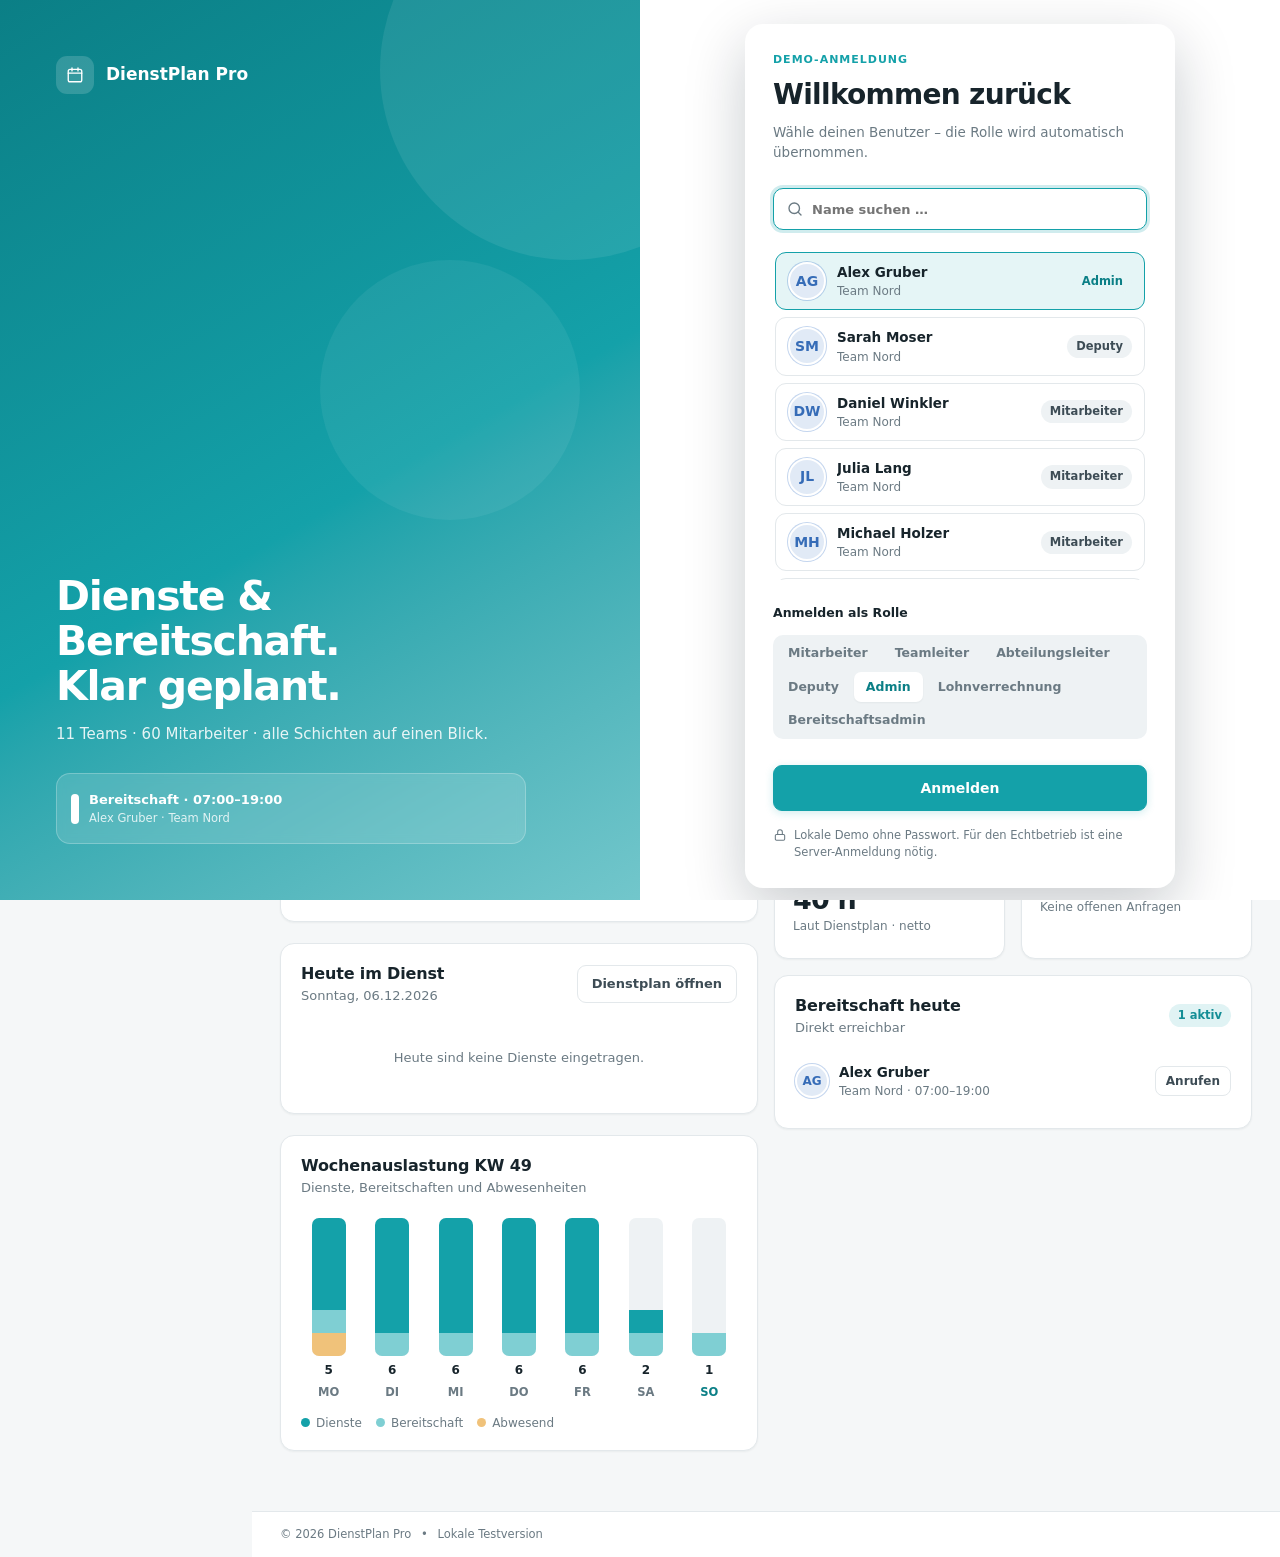
==== DienstPlanPro/index.html @ c5f55659 "DienstPlan Pro: Dienst- und Bereitschaftsplanung Web-App (index.html, app.js, i18n.js, styles.css), " ====
<!doctype html>
<html lang="de">
<head>
  <meta charset="utf-8">
  <meta name="viewport" content="width=device-width, initial-scale=1">
  <meta name="theme-color" content="#14A1A9">
  <title>DienstPlan Pro – Dienst- & Bereitschaftsmanagement</title>
  <link rel="stylesheet" href="styles.css">
</head>
<body>
  <!-- Wiederverwendbare Linien-Icons (einheitlicher Stil statt Unicode-Zeichen) -->
  <svg width="0" height="0" style="position:absolute" aria-hidden="true">
    <defs>
      <symbol id="i-grid" viewBox="0 0 24 24"><rect x="3" y="3" width="7" height="7" rx="1.5"/><rect x="14" y="3" width="7" height="7" rx="1.5"/><rect x="3" y="14" width="7" height="7" rx="1.5"/><rect x="14" y="14" width="7" height="7" rx="1.5"/></symbol>
      <symbol id="i-cal" viewBox="0 0 24 24"><rect x="3" y="4.5" width="18" height="16.5" rx="2.5"/><path d="M3 9.5h18M8 2.5v4M16 2.5v4"/></symbol>
      <symbol id="i-moon" viewBox="0 0 24 24"><path d="M20 14.5A8 8 0 1 1 9.5 4a6.5 6.5 0 0 0 10.5 10.5z"/></symbol>
      <symbol id="i-sliders" viewBox="0 0 24 24"><path d="M4 6h10M18 6h2M4 12h4M12 12h8M4 18h12"/><circle cx="16" cy="6" r="2"/><circle cx="10" cy="12" r="2"/><circle cx="18" cy="18" r="2"/></symbol>
      <symbol id="i-clock" viewBox="0 0 24 24"><circle cx="12" cy="12" r="9"/><path d="M12 7v5l3 2"/></symbol>
      <symbol id="i-users" viewBox="0 0 24 24"><circle cx="9" cy="8" r="3.5"/><path d="M2.5 20c.5-3.5 3.2-5.5 6.5-5.5s6 2 6.5 5.5M16 4.5a3.5 3.5 0 0 1 0 7M18 14.8c2 .7 3.2 2.5 3.5 5.2"/></symbol>
      <symbol id="i-chart" viewBox="0 0 24 24"><path d="M4 20V10M10 20V4M16 20v-7M22 20H2"/></symbol>
      <symbol id="i-build" viewBox="0 0 24 24"><path d="M3 21h18M5 21V7l7-4 7 4v14"/><path d="M9 21v-5h6v5"/></symbol>
      <symbol id="i-shield" viewBox="0 0 24 24"><path d="M12 3l8 3v6c0 4.5-3.4 8.2-8 9-4.6-.8-8-4.5-8-9V6z"/><path d="m9 12 2 2 4-4"/></symbol>
      <symbol id="i-history" viewBox="0 0 24 24"><path d="M3 12a9 9 0 1 0 3-6.7L3 8"/><path d="M3 3v5h5M12 7v5l3 2"/></symbol>
      <symbol id="i-download" viewBox="0 0 24 24"><path d="M12 3v12M7 10l5 5 5-5M4 20h16"/></symbol>
      <symbol id="i-gear" viewBox="0 0 24 24"><circle cx="12" cy="12" r="3"/><path d="M19.4 15a1.6 1.6 0 0 0 .3 1.8l.1.1a2 2 0 1 1-2.8 2.8l-.1-.1a1.6 1.6 0 0 0-2.7 1.1V21a2 2 0 1 1-4 0v-.1a1.6 1.6 0 0 0-2.7-1.1l-.1.1a2 2 0 1 1-2.8-2.8l.1-.1A1.6 1.6 0 0 0 3.6 15H3a2 2 0 1 1 0-4h.1a1.6 1.6 0 0 0 1.1-2.7l-.1-.1a2 2 0 1 1 2.8-2.8l.1.1A1.6 1.6 0 0 0 9.7 4.4V3a2 2 0 1 1 4 0v.1a1.6 1.6 0 0 0 2.7 1.1l.1-.1a2 2 0 1 1 2.8 2.8l-.1.1a1.6 1.6 0 0 0 1.1 2.7H21a2 2 0 1 1 0 4h-.1a1.6 1.6 0 0 0-1.5 1.3z"/></symbol>
      <symbol id="i-bell" viewBox="0 0 24 24"><path d="M18 8a6 6 0 0 0-12 0c0 7-3 7-3 9h18c0-2-3-2-3-9M10 21h4"/></symbol>
      <symbol id="i-chev" viewBox="0 0 24 24"><path d="m15 18-6-6 6-6"/></symbol>
      <symbol id="i-down" viewBox="0 0 24 24"><path d="m6 9 6 6 6-6"/></symbol>
      <symbol id="i-sun" viewBox="0 0 24 24"><circle cx="12" cy="12" r="4"/><path d="M12 2v2M12 20v2M4.9 4.9l1.4 1.4M17.7 17.7l1.4 1.4M2 12h2M20 12h2M4.9 19.1l1.4-1.4M17.7 6.3l1.4-1.4"/></symbol>
      <symbol id="i-search" viewBox="0 0 24 24"><circle cx="11" cy="11" r="7"/><path d="m20 20-3.5-3.5"/></symbol>
      <symbol id="i-lock" viewBox="0 0 24 24"><rect x="4" y="11" width="16" height="10" rx="2"/><path d="M8 11V7a4 4 0 0 1 8 0v4"/></symbol>
      <symbol id="i-phone" viewBox="0 0 24 24"><path d="M5 4h4l2 5-2.5 1.5a11 11 0 0 0 5 5L15 13l5 2v4a2 2 0 0 1-2 2A16 16 0 0 1 3 6a2 2 0 0 1 2-2"/></symbol>
      <symbol id="i-mail" viewBox="0 0 24 24"><rect x="3" y="5" width="18" height="14" rx="2"/><path d="m3 7 9 6 9-6"/></symbol>
      <symbol id="i-plus" viewBox="0 0 24 24"><path d="M12 5v14M5 12h14"/></symbol>
      <symbol id="i-edit" viewBox="0 0 24 24"><path d="M4 20h4L19 9l-4-4L4 16z"/></symbol>
      <symbol id="i-trash" viewBox="0 0 24 24"><path d="M4 7h16M9 7V4h6v3M6 7l1 13h10l1-13"/></symbol>
      <symbol id="i-copy" viewBox="0 0 24 24"><rect x="8" y="8" width="12" height="12" rx="2"/><path d="M4 16V6a2 2 0 0 1 2-2h10"/></symbol>
      <symbol id="i-home" viewBox="0 0 24 24"><path d="M3 11 12 4l9 7M5 10v10h14V10"/></symbol>
      <symbol id="i-plane" viewBox="0 0 24 24"><path d="M10 14 3 11l1-2 8 1 4-5c1-1 3-1 3 0s0 2-1 3l-5 4 1 8-2 1-3-7z"/></symbol>
      <symbol id="i-alert" viewBox="0 0 24 24"><path d="M12 3 2 20h20z"/><path d="M12 10v4M12 17h0"/></symbol>
      <symbol id="i-check" viewBox="0 0 24 24"><path d="m5 12 5 5 9-10"/></symbol>
      <symbol id="i-spark" viewBox="0 0 24 24"><path d="M12 3v4M12 17v4M3 12h4M17 12h4M6 6l2.5 2.5M15.5 15.5 18 18M6 18l2.5-2.5M15.5 8.5 18 6"/></symbol>
      <symbol id="i-filter" viewBox="0 0 24 24"><path d="M3 5h18l-7 8v6l-4 2v-8z"/></symbol>
      <symbol id="i-file" viewBox="0 0 24 24"><path d="M14 3H6v18h12V7z"/><path d="M14 3v4h4"/></symbol>
      <symbol id="i-dots" viewBox="0 0 24 24"><circle cx="5" cy="12" r="1.3"/><circle cx="12" cy="12" r="1.3"/><circle cx="19" cy="12" r="1.3"/></symbol>
      <symbol id="i-eye" viewBox="0 0 24 24"><path d="M2 12s3.5-7 10-7 10 7 10 7-3.5 7-10 7S2 12 2 12z"/><circle cx="12" cy="12" r="3"/></symbol>
      <symbol id="i-upload" viewBox="0 0 24 24"><path d="M12 15V3M7 8l5-5 5 5M4 20h16"/></symbol>
      <symbol id="i-refresh" viewBox="0 0 24 24"><path d="M20 11a8 8 0 0 0-14.5-4.5L4 8M4 4v4h4M4 13a8 8 0 0 0 14.5 4.5L20 16M20 20v-4h-4"/></symbol>
      <symbol id="i-undo" viewBox="0 0 24 24"><path d="M9 14 4 9l5-5"/><path d="M4 9h10a6 6 0 0 1 0 12h-3"/></symbol>
      <symbol id="i-menu" viewBox="0 0 24 24"><path d="M4 6h16M4 12h16M4 18h16"/></symbol>
    </defs>
  </svg>
  <div class="app-shell">
    <aside class="sidebar" id="sidebar">
      <div class="brand">
        <div class="brand-mark"><svg class="ic"><use href="#i-cal"/></svg></div>
        <div><strong>DienstPlan <span>Pro</span></strong><small>Dienst- &amp; Bereitschaftsmanagement</small></div>
      </div>
      <button class="sidebar-collapse" id="sidebar-collapse" type="button" aria-label="Menü einklappen" title="Menü einklappen"><svg class="ic"><use href="#i-chev"/></svg></button>
      <div class="workspace-label">ARBEITSBEREICH</div>
      <nav id="main-nav" aria-label="Hauptnavigation">
        <button class="nav-item active" data-page="Dashboard"><svg class="ic"><use href="#i-grid"/></svg><em>Dashboard</em></button>
        <button class="nav-item" data-page="Dienstplan"><svg class="ic"><use href="#i-cal"/></svg><em>Dienstplan</em></button>
        <button class="nav-item" data-page="Bereitschaft"><svg class="ic"><use href="#i-moon"/></svg><em>Bereitschaft</em></button>
        <button class="nav-item" data-page="Dienstzeiten"><svg class="ic"><use href="#i-clock"/></svg><em>Dienstzeiten</em></button>
        <button class="nav-item" data-page="Kontakte"><svg class="ic"><use href="#i-users"/></svg><em>Kontakte</em></button>
        <button class="nav-item" data-page="Berichte / Export"><svg class="ic"><use href="#i-chart"/></svg><em>Berichte / Export</em></button>
        <div class="workspace-label admin-label">VERWALTUNG</div>
        <button class="nav-item" data-page="Administration"><svg class="ic"><use href="#i-build"/></svg><em>Administration</em></button>
        <button class="nav-item" data-page="Bereitschaft verwalten" id="nav-standby-admin"><svg class="ic"><use href="#i-sliders"/></svg><em>Bereitschaft verwalten</em></button>
        <button class="nav-item" data-page="Team Berechtigungen"><svg class="ic"><use href="#i-shield"/></svg><em>Team Berechtigungen</em></button>
        <button class="nav-item" data-page="Audit Log"><svg class="ic"><use href="#i-history"/></svg><em>Audit Log</em></button>
        <button class="nav-item" data-page="Export Audit"><svg class="ic"><use href="#i-download"/></svg><em>Export Audit</em></button>
      </nav>
      <div class="sidebar-bottom">
        <div class="profile">
          <div class="avatar">MM</div><div class="profile-copy"><b>Max Mustermann</b><small id="role-label">Teamleiter</small></div><button id="profile-menu" title="Benutzer wechseln / anmelden"><svg class="ic"><use href="#i-down"/></svg></button>
        </div>
      </div>
    </aside>

    <main class="main">
      <header class="topbar">
        <button class="btn back-dashboard" id="back-dashboard" type="button" aria-label="Zurück zum Dashboard"><svg class="ic"><use href="#i-chev"/></svg><span class="bd-long">Zurück zum Dashboard</span><span class="bd-short">Zurück</span></button>
        <button class="mobile-menu" id="mobile-menu" aria-label="Menü öffnen"><svg class="ic"><use href="#i-menu"/></svg></button>
        <div class="breadcrumbs">Arbeitsbereich <span>/</span> <b id="crumb">Dashboard</b></div>
        <button class="global-search" id="global-search-btn" type="button"><svg class="ic"><use href="#i-search"/></svg><span>Suchen: Mitarbeiter, Team, Dienst …</span><kbd>Strg K</kbd></button>
        <div class="top-actions">
          <span class="top-date" id="top-date"></span>
          <button class="top-icon-btn" id="theme-toggle" type="button" title="Hell/Dunkel umschalten" aria-label="Hell/Dunkel umschalten"><svg class="ic"><use href="#i-moon"/></svg></button>
          <div class="notification-wrap">
            <button class="notification-trigger" id="notification-trigger" type="button" title="Benachrichtigungen" aria-label="Benachrichtigungen öffnen" aria-expanded="false" aria-controls="notification-panel">
              <svg class="ic"><use href="#i-bell"/></svg>
              <span class="notification-count" id="notification-count" hidden>0</span>
            </button>
            <section class="notification-panel" id="notification-panel" aria-label="Benachrichtigungen" hidden>
              <div class="notification-panel-head"><div><b>Benachrichtigungen</b><small id="notification-summary">Keine ungelesenen Meldungen</small></div><button type="button" class="notification-read-all" id="notification-read-all">Alle gelesen</button></div>
              <div class="notification-list" id="notification-list"></div>
            </section>
          </div>
          <div class="account-wrap">
            <button type="button" class="top-avatar" id="top-avatar" aria-label="Mein Konto" aria-haspopup="dialog" aria-expanded="false" title="Mein Konto">MM</button>
            <section class="account-panel" id="account-panel" aria-label="Mein Konto" hidden></section>
          </div>
        </div>
      </header>
      <div class="content" id="content"></div>
      <footer>© 2026 DienstPlan Pro <span>•</span> Lokale Testversion</footer>
    </main>
  </div>
  <div class="login-screen" id="login-modal" hidden>
    <div class="login-hero">
      <div class="login-hero-brand"><span class="login-hero-logo"><svg class="ic"><use href="#i-cal"/></svg></span><b>DienstPlan Pro</b></div>
      <div class="login-hero-copy">
        <h1>Dienste &amp; Bereitschaft.<br>Klar geplant.</h1>
        <p id="login-hero-stats"></p>
        <div class="login-hero-card" id="login-hero-card"></div>
      </div>
      <span class="login-hero-circle" aria-hidden="true"></span>
    </div>
    <div class="login-panel">
      <section class="login-dialog" role="dialog" aria-modal="true" aria-labelledby="login-title">
        <div class="eyebrow">DEMO-ANMELDUNG</div>
        <h2 id="login-title">Willkommen zurück</h2>
        <p>Wähle deinen Benutzer – die Rolle wird automatisch übernommen.</p>
        <form id="login-form">
          <label class="login-search"><svg class="ic"><use href="#i-search"/></svg><input id="login-user-search" type="search" placeholder="Name suchen …" autocomplete="off" aria-label="Name suchen"></label>
          <div class="login-user-list" id="login-user-list" role="listbox" aria-label="Benutzer"></div>
          <div class="login-role-row"><span>Anmelden als Rolle</span><div class="login-role-chips" id="login-role-chips"></div></div>
          <button class="btn primary login-submit" type="submit">Anmelden</button>
        </form>
        <small class="login-note"><svg class="ic"><use href="#i-lock"/></svg>Lokale Demo ohne Passwort. Für den Echtbetrieb ist eine Server-Anmeldung nötig.</small>
        <button class="login-close" id="login-close" type="button" aria-label="Schließen">×</button>
      </section>
    </div>
  </div>
  <div class="toast" id="toast" role="status"></div>
  <script src="i18n.js"></script>
  <script src="app.js"></script>
</body>
</html>
---- DienstPlanPro/styles.css ----
/* =====================================================================
   DienstPlan Pro – Stylesheet (überarbeitet 11/2026)
   Ein Satz Design-Variablen steuert Hell/Dunkel und die Akzentfarbe.
   ===================================================================== */
:root{
  --accent-color:#14A1A9;--accent-hover:#0e8a91;--accent-dark:#0b7f86;--accent-soft:#e6f6f6;--accent-ring:rgba(20,161,169,.18);
  --bg:#f5f7f8;--surface:#ffffff;--surface-2:#f8fafb;--surface-3:#eef2f4;--sidebar:#f0f3f4;
  --ink:#17242b;--ink-2:#3d4c55;--muted:#6b7a83;--line:#e3e8eb;--line-2:#eef1f3;
  --green:#1f9a63;--green-soft:#e6f5ee;--amber:#c27a12;--amber-soft:#fdf2df;--red:#c93a46;--red-soft:#fde9ea;--blue-soft:#e8f0fb;
  --shadow-sm:0 1px 2px rgba(16,32,40,.05);--shadow:0 6px 20px rgba(16,32,40,.07);--shadow-lg:0 20px 60px rgba(10,25,35,.22);
  --radius:14px;--radius-sm:9px;
  --font:Inter,ui-sans-serif,system-ui,-apple-system,"Segoe UI",Roboto,sans-serif;
}
body.navy-accent{--accent-color:#0068A8;--accent-hover:#00588f;--accent-dark:#004d7d;--accent-soft:#e3eef6;--accent-ring:rgba(0,104,168,.2)}
body.dark-mode{
  --bg:#14191c;--surface:#1c2327;--surface-2:#20282c;--surface-3:#29333a;--sidebar:#182024;
  --ink:#e9eef0;--ink-2:#c9d3d7;--muted:#9aa9b0;--line:#2f3a40;--line-2:#273136;
  --accent-soft:rgba(20,161,169,.16);--green-soft:rgba(31,154,99,.18);--amber-soft:rgba(214,155,56,.18);--red-soft:rgba(201,58,70,.2);--blue-soft:rgba(57,116,198,.2);
  --shadow-sm:none;--shadow:0 8px 24px rgba(0,0,0,.3);--shadow-lg:0 20px 60px rgba(0,0,0,.55);
  color-scheme:dark;
}
body.dark-mode.navy-accent{--accent-color:#2f8fd1;--accent-hover:#0068A8;--accent-dark:#8cc3ea;--accent-soft:rgba(47,143,209,.18)}
body.dark-mode:not(.navy-accent){--accent-dark:#55cbd0}

*{box-sizing:border-box}
html{-webkit-text-size-adjust:100%}
body{margin:0;background:var(--bg);color:var(--ink);font:14px/1.5 var(--font);-webkit-font-smoothing:antialiased}
button,input,select,textarea{font:inherit;color:inherit}
a{color:var(--accent-dark)}
[hidden]{display:none!important}
.ic{width:18px;height:18px;flex:none;fill:none;stroke:currentColor;stroke-width:1.8;stroke-linecap:round;stroke-linejoin:round}
h1{font-size:25px;letter-spacing:-.5px;margin:0 0 4px;line-height:1.2}
h2{font-size:16px;margin:0 0 4px;letter-spacing:-.15px}
h3{margin:0}
.sub,p.sub{color:var(--muted);font-size:13px;margin:0}
.muted{color:var(--muted)}.small{font-size:12px}.block{display:block}.nowrap{white-space:nowrap}.wrap{white-space:normal!important}.num{text-align:right;font-variant-numeric:tabular-nums}
.dot{display:inline-block;width:9px;height:9px;border-radius:50%;background:var(--c,var(--accent-color));flex:none}

/* ---------- Grundlayout ---------- */
.app-shell{min-height:100vh}
.sidebar{position:fixed;inset:0 auto 0 0;width:252px;height:100dvh;background:var(--sidebar);border-right:1px solid var(--line);display:flex;flex-direction:column;padding:20px 12px 12px;z-index:50;transition:width .2s ease,transform .22s ease}
.brand{display:flex;align-items:center;gap:11px;padding:0 8px 20px;min-width:0}
.brand-mark{width:38px;height:38px;flex:none;border-radius:11px;display:grid;place-items:center;color:#fff;background:linear-gradient(140deg,var(--accent-color),var(--accent-dark));box-shadow:0 4px 12px var(--accent-ring)}
.brand-mark .ic{width:20px;height:20px}
.brand strong{display:block;font-size:15.5px;letter-spacing:-.2px;white-space:nowrap}.brand strong span{color:var(--accent-color)}
.brand small{display:block;font-size:11px;color:var(--muted);white-space:nowrap;overflow:hidden;text-overflow:ellipsis}
.sidebar-collapse{position:absolute;top:68px;right:-13px;width:26px;height:26px;border-radius:50%;border:1px solid var(--line);background:var(--surface);color:var(--muted);display:grid;place-items:center;cursor:pointer;box-shadow:var(--shadow-sm);z-index:2;padding:0}
.sidebar-collapse .ic{width:14px;height:14px;transition:transform .2s}
.sidebar-collapse:hover{color:var(--accent-color);border-color:var(--accent-color)}
.workspace-label{font-size:10.5px;font-weight:700;letter-spacing:.08em;color:var(--muted);padding:10px 10px 6px;opacity:.85}
.admin-label{padding-top:16px}
#main-nav{flex:1 1 auto;min-height:0;overflow-y:auto;overflow-x:hidden;scrollbar-width:thin;padding-bottom:8px}
.nav-item{width:100%;display:flex;align-items:center;gap:11px;padding:9px 10px;margin:1px 0;border:0;border-radius:var(--radius-sm);background:transparent;color:var(--ink-2);font-size:13.5px;font-weight:550;text-align:left;cursor:pointer;white-space:nowrap;transition:background .15s,color .15s}
.nav-item em{font-style:normal;overflow:hidden;text-overflow:ellipsis}
.nav-item .ic{color:var(--muted)}
.nav-item:hover{background:var(--surface-3);color:var(--ink)}
.nav-item.active{background:var(--surface);color:var(--accent-dark);box-shadow:var(--shadow-sm),inset 3px 0 0 var(--accent-color)}
.nav-item.active .ic{color:var(--accent-color)}
body.dark-mode .nav-item.active{background:var(--surface-3)}
.sidebar-bottom{flex:none;padding-top:8px}
.profile{display:flex;align-items:center;gap:10px;padding:9px 10px;border-radius:12px;background:var(--surface);border:1px solid var(--line);cursor:pointer;min-width:0}
.profile:hover{border-color:var(--accent-color)}
.avatar,.top-avatar{width:34px;height:34px;flex:none;border-radius:50%;display:grid;place-items:center;font-size:12px;font-weight:750;background:var(--accent-soft);color:var(--accent-dark)}
.profile-copy{flex:1;min-width:0}.profile-copy b,.profile-copy small{display:block;white-space:nowrap;overflow:hidden;text-overflow:ellipsis}
.profile-copy b{font-size:13px}.profile-copy small{font-size:11.5px;color:var(--muted)}
#profile-menu{border:0;background:transparent;color:var(--muted);cursor:pointer;padding:2px;display:grid;place-items:center}
.sidebar.collapsed{width:72px}
.sidebar.collapsed .brand{justify-content:center;padding-left:0;padding-right:0}
.sidebar.collapsed .brand>div:not(.brand-mark),.sidebar.collapsed .workspace-label,.sidebar.collapsed .nav-item em,.sidebar.collapsed .profile-copy,.sidebar.collapsed #profile-menu{display:none}
.sidebar.collapsed .nav-item{justify-content:center;padding:10px 0}
.sidebar.collapsed .profile{justify-content:center;padding:6px;border:0;background:transparent}
.sidebar.collapsed .sidebar-collapse .ic{transform:rotate(180deg)}
.sidebar.collapsed #main-nav{padding-top:10px}
.main{margin-left:252px;min-height:100vh;display:flex;flex-direction:column;transition:margin-left .2s ease}
.sidebar.collapsed~.main{margin-left:72px}
.topbar{position:sticky;top:0;z-index:40;height:62px;display:flex;align-items:center;gap:14px;padding:0 28px;background:color-mix(in srgb,var(--surface) 88%,transparent);backdrop-filter:blur(10px);border-bottom:1px solid var(--line)}
.mobile-menu{display:none}
.breadcrumbs{font-size:13px;color:var(--muted);min-width:0;white-space:nowrap;overflow:hidden;text-overflow:ellipsis}.breadcrumbs span{padding:0 7px;opacity:.6}.breadcrumbs b{color:var(--ink)}
.top-actions{margin-left:auto;display:flex;align-items:center;gap:10px}
.top-date{font-size:12.5px;color:var(--muted);font-weight:600;padding-right:6px;white-space:nowrap}
.top-icon-btn,.notification-trigger{position:relative;width:38px;height:38px;border-radius:10px;border:1px solid var(--line);background:var(--surface);color:var(--ink-2);display:grid;place-items:center;cursor:pointer;transition:border-color .15s,color .15s}
.top-icon-btn:hover,.notification-trigger:hover,.notification-trigger[aria-expanded="true"]{border-color:var(--accent-color);color:var(--accent-color)}
.content{flex:1;width:100%;max-width:1520px;margin:0 auto;padding:26px 28px 40px}
footer{padding:14px 28px;border-top:1px solid var(--line);color:var(--muted);font-size:11.5px;background:var(--surface)}footer span{padding:0 6px}

/* ---------- Bausteine ---------- */
.page-heading{display:flex;justify-content:space-between;align-items:flex-end;gap:18px;margin-bottom:20px;flex-wrap:wrap}
.page-heading>div:first-child{min-width:0}
.eyebrow,.card-kicker{font-size:11px;font-weight:750;letter-spacing:.09em;color:var(--accent-color);margin-bottom:5px}
.btn-row{display:flex;gap:8px;flex-wrap:wrap;align-items:center}.btn-row.end{justify-content:flex-end}
.modal-actions{justify-content:flex-end;margin-top:18px}
.btn{display:inline-flex;align-items:center;justify-content:center;gap:6px;min-height:38px;padding:0 14px;border-radius:var(--radius-sm);border:1px solid var(--line);background:var(--surface);color:var(--ink-2);font-size:13px;font-weight:600;cursor:pointer;white-space:nowrap;text-decoration:none;transition:background .15s,border-color .15s,color .15s,box-shadow .15s}
.btn:hover{border-color:color-mix(in srgb,var(--accent-color) 55%,var(--line));color:var(--ink)}
.btn:focus-visible,.chip:focus-visible,.nav-item:focus-visible{outline:2px solid var(--accent-color);outline-offset:2px}
.btn:disabled{opacity:.5;cursor:not-allowed}
.btn.primary{background:var(--accent-color);border-color:var(--accent-color);color:#fff;box-shadow:0 2px 8px var(--accent-ring)}
.btn.primary:hover{background:var(--accent-hover);border-color:var(--accent-hover);color:#fff}
.btn.soft{background:var(--accent-soft);border-color:transparent;color:var(--accent-dark)}
.btn.danger{color:var(--red)}.btn.danger:hover{border-color:var(--red);background:var(--red-soft);color:var(--red)}
.btn.ghost{border-color:transparent;background:transparent}
.btn.small{min-height:30px;padding:0 10px;font-size:12px;border-radius:8px}
.link-btn{border:0;background:none;color:var(--accent-dark);font-weight:650;cursor:pointer;padding:0}
.icon-btn{width:34px;height:34px;border:0;border-radius:8px;background:transparent;color:var(--muted);font-size:22px;line-height:1;cursor:pointer;display:grid;place-items:center}
.icon-btn:hover{background:var(--surface-3);color:var(--ink)}
.panel,.settings-card,.stat-card,.calendar-card,.team-card{background:var(--surface);border:1px solid var(--line);border-radius:var(--radius);box-shadow:var(--shadow-sm)}
.panel,.settings-card{padding:18px 20px;margin-bottom:16px;min-width:0}
.settings-card>h2{margin-bottom:2px}
.panel-head{display:flex;align-items:center;justify-content:space-between;gap:12px;margin-bottom:14px}
.panel-head h2{margin:0}
.pill{display:inline-flex;align-items:center;gap:5px;padding:3px 9px;border-radius:20px;font-size:11.5px;font-weight:650;white-space:nowrap;background:color-mix(in srgb,var(--c,#6b7a83) 13%,var(--surface));color:color-mix(in srgb,var(--c,#56646c) 85%,var(--ink))}
.pill.teal{--c:var(--accent-color)}
.kind-dienst{--c:#14A1A9}.kind-bereitschaft{--c:#3974c6}.kind-abwesenheit{--c:#c27a12}.kind-arbeitsort{--c:#596579}
.act-erstellt,.act-erfolgreich{--c:#1f9a63}.act-geändert{--c:#3974c6}.act-gelöscht{--c:#c93a46}.act-hinweis{--c:#c27a12}
.chip-row{display:flex;gap:6px;flex-wrap:wrap}
.chip{display:inline-flex;align-items:center;gap:6px;min-height:32px;padding:0 12px;border-radius:20px;border:1px solid var(--line);background:var(--surface);color:var(--ink-2);font-size:12.5px;font-weight:600;cursor:pointer;white-space:nowrap}
.chip:hover{border-color:var(--accent-color)}
.chip.active{background:var(--accent-soft);border-color:color-mix(in srgb,var(--accent-color) 40%,transparent);color:var(--accent-dark)}
.input,.form-select,select,input:not([type]),input[type=text],input[type=search],input[type=email],input[type=date],input[type=time],textarea{min-height:38px;padding:0 11px;border:1px solid var(--line);border-radius:var(--radius-sm);background:var(--surface);color:var(--ink);font-size:13px;outline:none;transition:border-color .15s,box-shadow .15s;min-width:0}
textarea{padding:10px 12px;line-height:1.45;resize:vertical}
select[multiple],select[size]{padding:6px}
.input:focus,select:focus,input:focus,textarea:focus{border-color:var(--accent-color);box-shadow:0 0 0 3px var(--accent-ring)}
input[type=color]{width:44px;height:36px;padding:3px;border:1px solid var(--line);border-radius:8px;background:var(--surface);cursor:pointer}
.legend{display:flex;gap:14px;flex-wrap:wrap;font-size:12px;color:var(--muted);margin-top:12px}.legend span{display:inline-flex;align-items:center;gap:6px}
.empty-note{padding:28px 16px;text-align:center;color:var(--muted);font-size:13px}
.more-line{padding-top:10px;font-size:12.5px;color:var(--muted)}
.av{display:inline-grid;place-items:center;flex:none;border-radius:50%;overflow:hidden;font-weight:750;background:color-mix(in srgb,var(--c) 15%,var(--surface));color:color-mix(in srgb,var(--c) 90%,var(--ink));border:2px solid var(--surface);box-shadow:0 0 0 1px color-mix(in srgb,var(--c) 30%,transparent)}
.av img{width:100%;height:100%;object-fit:cover}
.person{display:flex;align-items:center;gap:10px;min-width:0}.person b{display:block;font-size:13.5px;white-space:nowrap;overflow:hidden;text-overflow:ellipsis}.person small{display:block;font-size:12px;color:var(--muted)}
.info-box{display:flex;align-items:center;gap:8px;flex-wrap:wrap;padding:11px 14px;margin:12px 0;border-radius:10px;background:var(--amber-soft);color:color-mix(in srgb,var(--amber) 80%,var(--ink));font-size:13px}
.info-box.warn{background:var(--red-soft);color:color-mix(in srgb,var(--red) 85%,var(--ink))}

/* ---------- Kennzahlen ---------- */
.stats{display:grid;grid-template-columns:repeat(4,minmax(0,1fr));gap:14px;margin-bottom:16px}
.stats.stats-2,.employee-stats{grid-template-columns:repeat(3,minmax(0,1fr))}.stats.stats-2{grid-template-columns:repeat(2,minmax(0,1fr));max-width:720px}
.stat-card{padding:16px 18px;display:flex;justify-content:space-between;align-items:flex-start;gap:12px;min-width:0}
.stat-card>div:first-child{min-width:0;flex:1}
.stat-label{font-size:12.5px;color:var(--muted);font-weight:600}
.stat-value{font-size:27px;font-weight:750;letter-spacing:-.8px;margin:6px 0 2px;line-height:1.15}.stat-value small{font-size:15px;color:var(--muted);font-weight:600;letter-spacing:0}
.stat-value.small-value{font-size:17px;letter-spacing:0}
.stat-note{font-size:12px;color:var(--muted)}
.stat-icon{width:36px;height:36px;flex:none;border-radius:10px;display:grid;place-items:center;background:var(--accent-soft);color:var(--accent-color);font-weight:800}
.stat-icon.amber{background:var(--amber-soft);color:var(--amber)}.stat-icon.red{background:var(--red-soft);color:var(--red)}
.meter{height:7px;border-radius:5px;background:var(--surface-3);overflow:hidden;margin:7px 0 6px}.meter i{display:block;height:100%;background:var(--green);border-radius:5px}.meter.warn i{background:#d69b38}
.stats .stat-card:first-child .meter i{background:var(--accent-color)}
body.navy-accent:not(.dark-mode) .page-heading+.stats .stat-card{background:#004d7d;border-color:#004d7d;color:#fff}
body.navy-accent:not(.dark-mode) .page-heading+.stats .stat-card .stat-label,body.navy-accent:not(.dark-mode) .page-heading+.stats .stat-card .stat-note,body.navy-accent:not(.dark-mode) .page-heading+.stats .stat-card .stat-value small{color:rgba(255,255,255,.78)}
body.navy-accent:not(.dark-mode) .page-heading+.stats .stat-icon{background:rgba(255,255,255,.15);color:#fff}

/* ---------- Dashboard ---------- */
.dashboard-grid{display:grid;grid-template-columns:minmax(0,1.5fr) minmax(0,1fr);gap:16px}
.dashboard-grid-b{grid-template-columns:minmax(0,1fr) minmax(0,1.2fr)}
.schedule-row{display:grid;grid-template-columns:92px minmax(0,1fr) auto;gap:12px;align-items:center;padding:10px 0;border-bottom:1px solid var(--line-2)}
.schedule-row:last-of-type{border-bottom:0}
.schedule-row.standby-row{grid-template-columns:minmax(0,1fr) auto}
.schedule-time{font-size:12.5px;font-weight:700;color:var(--ink-2);font-variant-numeric:tabular-nums}
.week-bars{display:flex;gap:8px;align-items:flex-end;height:190px;padding-top:6px}
.week-bar{flex:1;display:flex;flex-direction:column;align-items:center;gap:5px;height:100%}
.week-bar-stack{flex:1;width:min(34px,100%);display:flex;flex-direction:column-reverse;border-radius:7px;overflow:hidden;background:var(--surface-3)}
.week-bar-stack i{display:block}.week-bar-stack .d{background:var(--accent-color)}.week-bar-stack .s{background:#7fcfd3}.week-bar-stack .a{background:#f0c27a}
.week-bar b{font-size:12px}.week-bar span{font-size:11.5px;color:var(--muted);font-weight:650}
.week-bar.today span{color:var(--accent-dark);font-weight:800}
.issue-row{display:grid;grid-template-columns:36px minmax(0,1fr) auto;gap:12px;align-items:center;padding:10px 0;border-bottom:1px solid var(--line-2)}
.issue-row:last-child{border-bottom:0}
.issue-row b{display:block;font-size:13.5px}.issue-row small{display:block;color:var(--muted);font-size:12px}
.issue-icon{width:36px;height:36px;border-radius:10px;display:grid;place-items:center;background:var(--amber-soft);color:var(--amber)}
.issue-row.crit .issue-icon{background:var(--red-soft);color:var(--red)}
.today-hero{padding:18px 20px;margin-bottom:16px;border-radius:var(--radius);color:#fff;background:linear-gradient(135deg,var(--accent-dark),var(--accent-color));box-shadow:0 6px 18px var(--accent-ring)}
body.dark-mode .today-hero{background:linear-gradient(135deg,color-mix(in srgb,var(--accent-color) 55%,#000),var(--accent-color))}
.today-hero span{font-size:11px;font-weight:750;letter-spacing:.09em;opacity:.85}.today-hero b{display:block;font-size:21px;margin:3px 0}.today-hero small{opacity:.9}
.employee-dashboard-grid{display:grid;grid-template-columns:1fr 1fr;gap:16px;align-items:start}
.employee-schedule-row{grid-template-columns:110px minmax(0,1fr) auto;border-left:3px solid var(--c);padding-left:10px;margin-bottom:6px;border-bottom:0;background:var(--surface-2);border-radius:8px}
.schedule-date{font-size:12.5px;color:var(--muted);font-weight:650;white-space:nowrap}
.employee-schedule-main b,.employee-schedule-main small{display:block}.employee-schedule-main small{color:var(--muted);font-size:12px}
.employee-time-pill{background:var(--accent-soft);color:var(--accent-dark);border-radius:7px;padding:5px 9px;font-size:12px;font-weight:700;white-space:nowrap;margin-right:8px}
.employee-empty{padding:22px 12px;color:var(--muted);text-align:center;background:var(--surface-2);border-radius:10px}

/* ---------- Kalender: Filter & Navigation ---------- */
.calendar-filterbar{display:flex;align-items:flex-end;gap:12px;flex-wrap:wrap;margin-bottom:12px}
.filter-field{display:flex;flex-direction:column;gap:4px;min-width:180px}
.filter-field>span{font-size:11px;font-weight:700;letter-spacing:.06em;text-transform:uppercase;color:var(--muted)}
.filter-field select,.filter-field input{width:100%}
.calendar-toolbar{display:flex;justify-content:space-between;align-items:center;gap:12px;flex-wrap:wrap;margin-bottom:12px}
.calendar-nav{display:flex;align-items:center;gap:8px;min-width:0}
.calendar-nav .btn{min-width:38px;padding:0 11px;font-size:16px}.calendar-nav #today{font-size:13px}
.calendar-nav strong{font-size:15px;min-width:190px;text-align:center;white-space:nowrap}
.kw-pill{display:inline-block;margin-left:6px;padding:2px 8px;border-radius:20px;background:var(--surface-3);color:var(--muted);font-size:11.5px;font-weight:700;vertical-align:middle}
.view-switch{display:inline-flex;background:var(--surface-3);padding:3px;border-radius:10px}
.view-switch button{border:0;background:transparent;padding:7px 14px;border-radius:7px;font-size:13px;font-weight:600;color:var(--muted);cursor:pointer}
.view-switch button.active{background:var(--surface);color:var(--accent-dark);box-shadow:var(--shadow-sm)}
.calendar-card{overflow:hidden}
.calendar-scroll{overflow-x:auto}

/* ---------- Kalender: Raster ---------- */
.cal-cols{--cols:7}
.week-grid{display:grid;grid-template-columns:repeat(var(--cols),minmax(110px,1fr));min-width:0}
.day-head{padding:10px 6px;text-align:center;font-size:11.5px;font-weight:650;color:var(--muted);border-bottom:1px solid var(--line);border-left:1px solid var(--line-2);background:var(--surface-2)}
.day-head:first-child{border-left:0}
.day-head b{display:block;font-size:18px;color:var(--ink);margin-top:2px}
.day-head.today{color:var(--accent-dark)}.day-head.today b{color:#fff;background:var(--accent-color);width:32px;height:32px;border-radius:50%;display:grid;place-items:center;margin:2px auto 0;font-size:15px}
.week-day-cell{min-height:150px;padding:6px;border-left:1px solid var(--line-2);min-width:0}
.week-day-cell:nth-child(n){border-top:0}
.week-grid>.week-day-cell:nth-of-type(1){border-left:0}
.week-day-cell.today,.month-cell.today{background:color-mix(in srgb,var(--accent-color) 5%,var(--surface))}
.calendar-empty{display:block;color:var(--muted);opacity:.5;font-size:12px;padding:8px 4px}
.month-grid{display:grid;grid-template-columns:repeat(var(--cols),minmax(0,1fr));min-width:640px}
.month-head{padding:9px 4px;text-align:center;font-size:11.5px;font-weight:700;color:var(--muted);background:var(--surface-2);border-bottom:1px solid var(--line)}
.month-cell{min-height:118px;padding:6px;border-right:1px solid var(--line-2);border-bottom:1px solid var(--line-2);min-width:0;display:flex;flex-direction:column}
.month-cell.is-blank{background:var(--surface-2)}
.month-cell .date{font-size:12.5px;font-weight:700;color:var(--ink-2);margin:0 0 3px 2px}
.month-cell.today .date{color:#fff;background:var(--accent-color);width:24px;height:24px;border-radius:50%;display:grid;place-items:center;margin-left:0}
/* Einträge */
.calendar-assignment{position:relative;display:flex;flex-direction:column;gap:1px;min-width:0;padding:6px 26px 6px 8px;margin:0 0 5px;border-radius:8px;background:var(--shift-color,#3974c6);color:#fff;box-shadow:0 1px 2px rgba(0,0,0,.08);overflow:hidden}
.calendar-assignment b{font-size:12px;line-height:1.3;white-space:nowrap;overflow:hidden;text-overflow:ellipsis}
.calendar-assignment>span{font-size:11px;line-height:1.3;white-space:nowrap;overflow:hidden;text-overflow:ellipsis;opacity:.95}
.calendar-assignment small{font-size:10.5px;opacity:.82;white-space:nowrap;overflow:hidden;text-overflow:ellipsis}
.calendar-assignment.standby-assignment{background:color-mix(in srgb,var(--shift-color) 14%,var(--surface));color:var(--ink);border:1.5px dashed var(--shift-color);box-shadow:none}
.calendar-assignment.standby-assignment small{opacity:.7}
.calendar-assignment.absence-assignment{background:repeating-linear-gradient(135deg,var(--amber-soft) 0 7px,color-mix(in srgb,#d69b38 22%,var(--surface)) 7px 14px);color:color-mix(in srgb,#9a6410 85%,var(--ink));border:1px dashed #d69b38;box-shadow:none}
.calendar-assignment.workplace-assignment{background:var(--surface-3);color:var(--ink-2);border:1px solid var(--line);box-shadow:none}
.standby-indicator,.workplace-indicator{align-self:flex-start;font-size:9.5px!important;font-weight:800;letter-spacing:.05em;text-transform:uppercase;padding:1px 6px;border-radius:4px;margin-bottom:2px;background:var(--shift-color);color:#fff;opacity:1!important}
.workplace-indicator{background:var(--accent-color)}
.absence-note{display:flex;flex-direction:column;gap:2px;margin-top:4px;padding:5px 7px;border-radius:6px;background:rgba(255,255,255,.55);font-size:11px;white-space:normal;line-height:1.35}
body.dark-mode .absence-note{background:rgba(0,0,0,.25)}
.absence-note-label{font-size:9px;font-weight:800;letter-spacing:.06em;text-transform:uppercase;opacity:.8}
.duty-actions{position:absolute;top:3px;right:3px}
.duty-actions>summary{list-style:none;width:22px;height:22px;border-radius:6px;display:grid;place-items:center;font-size:17px;font-weight:800;line-height:1;cursor:pointer;color:inherit;opacity:.8}
.duty-actions>summary::-webkit-details-marker{display:none}
.duty-actions>summary:hover,.duty-actions[open]>summary{background:rgba(255,255,255,.25);opacity:1}
.duty-actions-menu{display:grid;gap:2px;padding:4px;min-width:130px;background:var(--surface);border:1px solid var(--line);border-radius:10px;box-shadow:var(--shadow-lg);position:absolute;right:0;top:24px;z-index:30}
body>.duty-actions-menu{position:fixed;z-index:2000}
.duty-actions-menu button{border:0;background:transparent;text-align:left;padding:8px 10px;border-radius:7px;font-size:13px;color:var(--ink);cursor:pointer;white-space:nowrap}
.duty-actions-menu button:hover{background:var(--surface-3)}
.duty-actions-menu .danger-text{color:var(--red)}
.calendar-more{align-self:flex-start;border:0;border-radius:7px;padding:4px 9px;margin-top:2px;background:var(--accent-soft);color:var(--accent-dark);font-size:11.5px;font-weight:750;cursor:pointer}
.calendar-more:hover{background:var(--accent-color);color:#fff}
.month-cell .calendar-assignment{padding:4px 24px 4px 7px;margin-bottom:3px}
.month-cell .calendar-assignment small{display:none}
.workplace-range-selected{outline:2px solid var(--accent-color);outline-offset:-2px;background:var(--accent-soft)!important;cursor:crosshair}
.day-assignment-list{padding:12px 16px;display:grid;gap:6px}
.day-assignment-row .calendar-assignment{padding:10px 34px 10px 12px;margin:0}
.day-assignment-row .calendar-assignment b{font-size:14px}.day-assignment-row .calendar-assignment>span{font-size:12.5px}.day-assignment-row .calendar-assignment small{font-size:12px}
.day-details-modal{width:min(620px,100%)}
.day-details-modal .day-assignment-list{max-height:min(62vh,560px);overflow-y:auto;padding:4px 0}

/* ---------- Kalender: Team-Ansicht ---------- */
.team-matrix-scroll{overflow-x:auto}
.team-matrix{min-width:calc(220px + var(--cols) * 130px)}
.tm-row{display:grid;grid-template-columns:220px repeat(var(--cols),minmax(130px,1fr));border-bottom:1px solid var(--line-2)}
.tm-row>div{min-width:0}
.tm-head{position:sticky;top:0;z-index:2;background:var(--surface-2);font-size:11.5px;font-weight:700;color:var(--muted);border-bottom:1px solid var(--line)}
.tm-head>div{padding:9px 10px}
.tm-head b{display:block;font-size:15px;color:var(--ink)}
.tm-head .today,.tm-head .today b{color:var(--accent-dark)}
.tm-name{display:flex;align-items:center;gap:8px;padding:8px 12px;position:sticky;left:0;background:var(--surface);z-index:1}
.tm-head .tm-name{background:var(--surface-2)}
.tm-team{background:var(--surface-2)}
.tm-team .tm-name{background:var(--surface-2)}
.tm-team .tm-name b{font-size:13.5px}.tm-team .tm-name small{color:var(--muted);font-size:12px}
.tm-person b{display:block;font-size:13px;white-space:nowrap;overflow:hidden;text-overflow:ellipsis}.tm-person small{display:block;font-size:11.5px;color:var(--muted)}
.tm-cov{display:flex;align-items:center;justify-content:center;gap:7px;font-size:12px;color:var(--muted);font-weight:650;padding:6px}
.cov-bar{width:54px;height:6px;border-radius:4px;background:var(--surface-3);overflow:hidden}.cov-bar i{display:block;height:100%}
.cov-bar i.ok{background:var(--green)}.cov-bar i.mid{background:#d69b38}.cov-bar i.low{background:var(--red)}
.tm-cell{padding:5px;border-left:1px solid var(--line-2);display:flex;flex-direction:column;gap:3px;min-height:58px}
.tm-cell.today,.tm-cov.today{background:color-mix(in srgb,var(--accent-color) 5%,transparent)}
.tm-cell .calendar-assignment{margin:0;padding:5px 24px 5px 8px}
.tm-cell .calendar-assignment small,.tm-cell .calendar-assignment>b{display:none}
.tm-cell .calendar-assignment .ca-shift{font-weight:700;font-size:11.5px}
.tm-add{flex:1;min-height:42px;border:1.5px dashed var(--line);border-radius:8px;background:transparent;color:var(--muted);font-size:18px;cursor:pointer;opacity:.6;transition:opacity .15s,border-color .15s,color .15s}
.tm-add:hover{opacity:1;border-color:var(--accent-color);color:var(--accent-color);background:var(--accent-soft)}
.tm-legend{display:flex;gap:16px;flex-wrap:wrap;padding:10px 14px;font-size:12px;color:var(--muted);border-top:1px solid var(--line)}
.tm-legend span{display:inline-flex;align-items:center;gap:6px}

/* ---------- Mobile Agenda (nur kleine Bildschirme) ---------- */
.mobile-agenda-view{display:none}

/* ---------- Modale ---------- */
.modal-backdrop{position:fixed;inset:0;z-index:1000;display:grid;place-items:center;padding:16px;background:rgba(12,22,30,.5);backdrop-filter:blur(2px);overflow-y:auto}
.modal{width:min(480px,100%);max-height:calc(100dvh - 32px);overflow-y:auto;padding:22px;border-radius:16px;background:var(--surface);color:var(--ink);box-shadow:var(--shadow-lg)}
.modal label,.stack-form label,.team-config-form label{display:flex;flex-direction:column;gap:6px;margin:12px 0;font-size:12.5px;font-weight:650;color:var(--ink-2)}
.modal input:not([type=checkbox]):not([type=color]),.modal select,.stack-form input,.stack-form select{width:100%}
.form-two{display:grid;grid-template-columns:1fr 1fr;gap:12px}
.form-two label{margin:8px 0}
.absence-note-field{display:flex;flex-direction:column;gap:6px;margin-top:10px}
.absence-note-field>label{margin:0}.absence-note-field>label span{font-weight:400;color:var(--muted)}
.absence-note-field textarea{width:100%;min-height:80px}
.absence-note-field>small{font-size:11.5px;color:var(--muted)}
.login-backdrop{z-index:3000;background:rgba(10,22,30,.62);backdrop-filter:blur(4px)}
.login-dialog{position:relative;width:min(440px,100%);padding:28px;border-radius:18px;background:var(--surface);box-shadow:var(--shadow-lg)}
.login-brand{display:flex;align-items:center;gap:9px;font-size:11px;font-weight:800;letter-spacing:.12em;color:var(--accent-color);margin-bottom:18px}
.login-brand-icon{width:34px;height:34px;border-radius:10px;display:grid;place-items:center;color:#fff;background:var(--accent-color)}
.login-dialog h2{font-size:24px;margin:0 0 6px}
.login-dialog>p{color:var(--muted);margin:0 0 18px;font-size:13.5px}
.login-dialog form{display:grid;gap:8px}
.login-dialog form label{font-size:12.5px;font-weight:700;margin-top:6px}
.login-dialog select{width:100%}
#login-user{min-height:170px;padding:6px}
#login-user option{padding:7px 9px;border-radius:6px}
.login-submit{margin-top:10px;min-height:46px;font-size:14px}
.login-note{display:block;margin-top:14px;color:var(--muted);font-size:11.5px;line-height:1.45}
.login-close{position:absolute;right:14px;top:12px;width:34px;height:34px;border:0;border-radius:8px;background:transparent;color:var(--muted);font-size:24px;cursor:pointer}
.toast{position:fixed;right:22px;bottom:22px;z-index:4000;max-width:min(420px,calc(100vw - 32px));padding:12px 16px;border-radius:10px;background:#1d2b31;color:#fff;font-size:13px;box-shadow:var(--shadow-lg);opacity:0;transform:translateY(8px);transition:.2s;pointer-events:none}
.toast.show{opacity:1;transform:none;pointer-events:auto;cursor:pointer}

/* ---------- Benachrichtigungen ---------- */
.notification-wrap{position:relative}
.notification-count{position:absolute;top:-5px;right:-5px;min-width:18px;height:18px;padding:0 5px;border-radius:10px;border:2px solid var(--surface);background:var(--red);color:#fff;font-size:10px;font-weight:800;line-height:14px;text-align:center}
.notification-panel{position:absolute;right:0;top:calc(100% + 10px);z-index:1200;width:min(390px,calc(100vw - 24px));max-height:min(520px,calc(100dvh - 90px));display:flex;flex-direction:column;overflow:hidden;background:var(--surface);border:1px solid var(--line);border-radius:14px;box-shadow:var(--shadow-lg)}
.notification-panel-head{display:flex;align-items:center;justify-content:space-between;gap:12px;padding:14px 16px;border-bottom:1px solid var(--line)}
.notification-panel-head b,.notification-panel-head small{display:block}.notification-panel-head small{font-size:11.5px;color:var(--muted)}
.notification-read-all{border:0;background:transparent;color:var(--accent-dark);font-size:12px;font-weight:750;cursor:pointer}.notification-read-all:disabled{opacity:.4;cursor:default}
.notification-list{overflow-y:auto}
.notification-item{display:flex;gap:10px;padding:12px 14px;border-bottom:1px solid var(--line-2);cursor:pointer}
.notification-item:hover{background:var(--surface-2)}.notification-item.is-unread{background:var(--accent-soft)}
.notification-item:focus-visible{outline:2px solid var(--accent-color);outline-offset:-2px}
.notification-dot{width:8px;height:8px;margin-top:6px;border-radius:50%;background:var(--accent-color);flex:none}.notification-item.is-read .notification-dot{background:var(--line)}
.notification-copy{flex:1;min-width:0}.notification-copy b{display:block;font-size:13px}.notification-copy p{margin:3px 0;color:var(--ink-2);font-size:12.5px;overflow-wrap:anywhere}.notification-copy small{font-size:11px;color:var(--muted)}
.notification-mark-read{width:28px;height:28px;flex:none;border:1px solid var(--line);border-radius:8px;background:var(--surface);color:var(--accent-dark);cursor:pointer}
.notification-empty{padding:28px 16px;text-align:center;color:var(--muted);font-size:13px}

/* ---------- Tabellen ---------- */
.table-toolbar{display:flex;align-items:center;gap:10px;flex-wrap:wrap;margin-bottom:12px}
.table-toolbar .input{width:280px;max-width:100%}
.table-wrap{overflow-x:auto;border:1px solid var(--line);border-radius:12px}
table{width:100%;border-collapse:collapse;min-width:640px}
th{text-align:left;padding:10px 14px;background:var(--surface-2);border-bottom:1px solid var(--line);font-size:11px;font-weight:700;letter-spacing:.06em;text-transform:uppercase;color:var(--muted);white-space:nowrap}
td{padding:11px 14px;border-bottom:1px solid var(--line-2);font-size:13px;white-space:nowrap;vertical-align:middle}
tbody tr:last-child td{border-bottom:0}
tbody tr:hover td{background:var(--surface-2)}
td.empty-note{white-space:normal}
.role-pill{display:inline-flex;padding:3px 9px;border-radius:20px;background:var(--accent-soft);color:var(--accent-dark);font-size:12px;font-weight:650}
.contact-link{color:var(--ink-2);text-decoration:none}.contact-link:hover{color:var(--accent-dark);text-decoration:underline}
.mini-scale{position:relative;height:14px;min-width:140px;border-radius:5px;background:var(--surface-3)}.mini-scale i{position:absolute;top:0;bottom:0;border-radius:5px}
.shift-color-tag{display:inline-flex;align-items:center;gap:7px;padding:4px 10px;border-radius:7px;background:color-mix(in srgb,var(--shift-color) 13%,var(--surface));color:color-mix(in srgb,var(--shift-color) 85%,var(--ink));font-weight:700}
.shift-color-tag i{width:8px;height:8px;border-radius:50%;background:var(--shift-color)}
.shift-duration-note{font-size:12.5px;color:var(--accent-dark);font-weight:650;margin:-2px 0 6px}
.shift-color-field{display:flex;flex-direction:column;gap:9px;margin-top:6px}
.shift-color-field>label{margin:0!important}
.shift-color-picker-row{display:flex;align-items:center;gap:12px}
#shift-color{width:52px;height:46px}
.shift-color-preview{flex:1;display:flex;align-items:center;gap:10px;min-height:46px;padding:8px 12px;border-radius:9px;background:var(--shift-color,#3974c6);color:#fff}
.shift-color-preview span{display:none}.shift-color-preview b{font-size:13px}
.shift-color-presets{display:flex;flex-wrap:wrap;gap:8px}
.color-swatch{width:26px;height:26px;border-radius:50%;border:3px solid var(--surface);background:var(--swatch);box-shadow:0 0 0 1px var(--line);cursor:pointer;transition:transform .12s}
.color-swatch:hover{transform:scale(1.12)}

/* ---------- Einstellungen ---------- */
.setting-row{display:flex;align-items:center;justify-content:space-between;gap:20px;padding:14px 0;border-bottom:1px solid var(--line-2)}
.setting-row:last-of-type{border-bottom:0}
.setting-row b{display:block;font-size:13.5px}.setting-row small{display:block;color:var(--muted);font-size:12px;margin-top:2px}
.form-select{min-width:170px}
.segmented{display:inline-flex;background:var(--surface-3);padding:3px;border-radius:10px;flex:none}
.segmented button{display:inline-flex;align-items:center;gap:6px;border:0;background:transparent;padding:7px 14px;border-radius:7px;font-size:13px;font-weight:600;color:var(--muted);cursor:pointer}
.segmented button.active{background:var(--surface);color:var(--accent-dark);box-shadow:var(--shadow-sm)}

/* ---------- Kontakte ---------- */
.photo-row{display:flex;align-items:center;gap:14px;margin:6px 0}
.employee-photo-preview{width:64px;height:64px;border-radius:50%;border:2px dashed var(--line);display:grid;place-items:center;overflow:hidden;color:var(--muted);font-size:11px;background:var(--surface-2)}
.employee-photo-preview img{width:100%;height:100%;object-fit:cover}
.team-checks{border:1px solid var(--line);border-radius:10px;padding:10px 12px;margin:12px 0}
.team-checks legend{font-size:12.5px;font-weight:650;color:var(--ink-2);padding:0 4px}
.check-grid{display:grid;grid-template-columns:repeat(2,minmax(0,1fr));gap:4px 12px}
.check{display:flex!important;flex-direction:row!important;align-items:center;gap:8px!important;margin:0!important;padding:5px 4px;border-radius:7px;font-weight:550!important;font-size:13px!important;color:var(--ink)!important;cursor:pointer}
.check:hover{background:var(--surface-2)}
.check input{width:16px;height:16px;accent-color:var(--accent-color);margin:0;flex:none}
.check small{margin-left:auto;font-size:11px;color:var(--muted);font-weight:500;white-space:nowrap;overflow:hidden;text-overflow:ellipsis;max-width:45%}

/* ---------- Teamverwaltung ---------- */
.team-create-panel{display:flex;align-items:center;justify-content:space-between;gap:20px;flex-wrap:wrap}
#team-create-form{display:flex;gap:10px;flex:1;max-width:460px}#team-create-form input{flex:1}
.team-list-toolbar{display:flex;gap:10px;margin:4px 0 14px;flex-wrap:wrap}.team-list-toolbar .input{flex:1;min-width:220px}
.team-admin-list{display:grid;grid-template-columns:repeat(2,minmax(0,1fr));gap:14px;align-items:start}
.team-card{padding:16px 18px;min-width:0;transition:border-color .15s,box-shadow .15s}
.team-card:hover{border-color:color-mix(in srgb,var(--accent-color) 40%,var(--line));box-shadow:var(--shadow)}
.team-card-top{display:flex;align-items:center;gap:11px}
.team-mark{width:42px;height:42px;flex:none;border-radius:11px;display:grid;place-items:center;font-size:13px;font-weight:800;background:color-mix(in srgb,var(--team-accent) 14%,var(--surface));color:var(--team-accent)}
.team-card-title{flex:1;min-width:0}.team-card-title h3{font-size:15px}.team-card-title span{font-size:12px;color:var(--muted)}
.team-status{font-size:11.5px;font-weight:700;border-radius:20px;padding:4px 9px;white-space:nowrap}
.team-status.complete{background:var(--green-soft);color:var(--green)}.team-status.incomplete{background:var(--amber-soft);color:var(--amber)}
.team-people-summary{display:grid;grid-template-columns:1fr 1fr;gap:10px;padding:12px 0;margin-top:12px;border-top:1px solid var(--line-2)}
.team-people-summary small{display:block;font-size:10.5px;font-weight:750;letter-spacing:.06em;color:var(--muted)}.team-people-summary b{font-size:13px}
.avatar-stack{display:flex;align-items:center;flex-wrap:wrap;min-height:32px}
.avatar-stack .av{margin-right:-7px}.avatar-stack .more{margin-left:14px;font-size:12px;color:var(--muted);font-weight:650}
.team-edit-details{margin-top:12px;border-top:1px solid var(--line-2);padding-top:10px}
.team-edit-details summary{list-style:none;cursor:pointer;display:flex;justify-content:space-between;gap:8px;font-size:13px;font-weight:700;color:var(--accent-dark)}
.team-edit-details summary::-webkit-details-marker{display:none}
.team-edit-details summary span{font-weight:500;color:var(--muted)}
.team-edit-details summary::after{content:'＋';margin-left:auto}.team-edit-details[open] summary::after{content:'−'}
.team-edit-details summary span{margin-left:auto}
.team-config-form{display:grid;gap:10px;padding-top:12px}
.member-search{width:100%}
.member-check-list{max-height:240px;overflow-y:auto;border:1px solid var(--line);border-radius:10px;padding:4px}
.team-role-grid{display:grid;grid-template-columns:1fr 1fr;gap:10px}
.team-role-grid label{margin:0}
.team-save-row{display:flex;justify-content:space-between;gap:10px}

/* ---------- Bereitschaft verwalten ---------- */
.standby-management-layout{display:grid;grid-template-columns:1fr 1fr;gap:16px}
.standby-management-layout .panel{margin-bottom:16px}
.stack-form{margin-top:6px}
.standby-group-row{padding:14px 0;border-bottom:1px solid var(--line-2)}
.standby-group-row:last-child{border-bottom:0}
.standby-group-head{display:flex;justify-content:space-between;align-items:center;gap:10px;margin-bottom:10px}
.standby-group-head b{display:block;font-size:14px}.standby-group-head small{color:var(--muted);font-size:12px}
.day-scale-labels{display:flex;justify-content:space-between;font-size:10.5px;color:var(--muted);margin-bottom:3px}
.day-scale-bar{position:relative;height:30px;border-radius:8px;background:repeating-linear-gradient(90deg,var(--surface-3) 0 calc(12.5% - 1px),var(--line) calc(12.5% - 1px) 12.5%)}
.day-scale-bar i{position:absolute;top:3px;bottom:3px;border-radius:6px;color:#fff;font-size:11px;font-weight:700;font-style:normal;padding:3px 8px;white-space:nowrap;overflow:hidden}
.standby-time-chips{display:flex;flex-wrap:wrap;gap:7px;margin-top:10px}
.standby-time-chip{display:inline-flex;align-items:center;gap:8px;padding:6px 6px 6px 11px;border-radius:9px;border:1px solid var(--line);background:var(--surface-2);font-size:12.5px}
.standby-time-chip small{color:var(--muted)}
.chip-x{width:22px;height:22px;border:0;border-radius:6px;background:transparent;color:var(--muted);cursor:pointer;font-size:16px;line-height:1}
.chip-x:hover{background:var(--red-soft);color:var(--red)}
.standby-team-color-list{display:grid;grid-template-columns:repeat(auto-fill,minmax(200px,1fr));gap:9px}
.standby-team-color-row{display:flex;align-items:center;gap:10px;padding:9px 11px;border:1px solid var(--line);border-radius:10px;cursor:pointer}
.standby-team-color-row b,.standby-team-color-row small{display:block}.standby-team-color-row small{font-size:11px;color:var(--muted);font-family:ui-monospace,monospace}

/* ---------- Berichte ---------- */
.report-filters{display:flex;align-items:flex-end;gap:12px;flex-wrap:wrap}
.report-filters .filter-field{min-width:150px}
.report-filters .chip-row{padding-bottom:3px}

/* ---------- Mobile Tabellendetails ---------- */
.mobile-detail-field{display:grid;grid-template-columns:minmax(90px,.8fr) minmax(0,1.4fr);gap:10px;padding:10px 0;border-bottom:1px solid var(--line-2);font-size:13px}
.mobile-detail-field>b{color:var(--muted);font-weight:600}.mobile-detail-field>div{overflow-wrap:anywhere;white-space:normal}
.mobile-detail-actions{display:flex;flex-wrap:wrap;gap:9px;padding-top:14px}

/* =====================================================================
   Responsive
   ===================================================================== */
@media(max-width:1180px){
  .stats{grid-template-columns:repeat(2,minmax(0,1fr))}
  .dashboard-grid,.dashboard-grid-b{grid-template-columns:minmax(0,1fr)}
  .team-admin-list{grid-template-columns:minmax(0,1fr)}
  .top-date{display:none}
}
@media(max-width:900px){
  .standby-management-layout,.employee-dashboard-grid{grid-template-columns:1fr}
  .employee-stats{grid-template-columns:repeat(2,minmax(0,1fr))}
  /* Kalender: Agenda statt Raster */
  .mobile-hide-calendar{display:none!important}
  .mobile-agenda-view{display:block;padding:12px}
  .calendar-scroll{overflow:visible}
  .mobile-date-strip{display:grid;grid-template-columns:repeat(var(--cols),minmax(0,1fr));gap:5px;padding-bottom:10px;border-bottom:1px solid var(--line)}
  .mobile-date-button{position:relative;display:flex;flex-direction:column;align-items:center;gap:2px;padding:8px 0 10px;border:1px solid var(--line);border-radius:12px;background:var(--surface);color:var(--ink);cursor:pointer}
  .mobile-date-button small{font-size:10.5px;font-weight:750;color:var(--muted)}
  .mobile-date-button b{font-size:16px}
  .mobile-date-button i{position:absolute;bottom:4px;width:5px;height:5px;border-radius:50%;background:var(--accent-color)}
  .mobile-date-button.is-today{border-color:var(--accent-color)}
  .mobile-date-button.selected{background:var(--accent-color);border-color:var(--accent-color);color:#fff}
  .mobile-date-button.selected small{color:rgba(255,255,255,.85)}.mobile-date-button.selected i{background:#fff}
  .mobile-agenda-heading{display:flex;align-items:flex-end;justify-content:space-between;gap:8px;padding:12px 2px 8px}
  .mobile-agenda-heading b{font-size:14.5px;text-transform:capitalize}
  .mobile-agenda-heading span{font-size:12px;color:var(--muted)}
  .mobile-agenda-heading>div span{display:block;font-size:10px;font-weight:800;letter-spacing:.08em}
  .mobile-agenda-list{display:flex;flex-direction:column;gap:8px}
  .mobile-agenda-card{position:relative;display:grid;grid-template-columns:52px minmax(0,1fr) 26px;gap:10px;align-items:start;padding:11px 12px;border-radius:12px;background:var(--surface);border:1px solid var(--line);border-left:4px solid var(--shift-color)}
  .mobile-agenda-card.absence-assignment{background:var(--amber-soft)}
  .mobile-agenda-time{font-size:13.5px;font-weight:750;font-variant-numeric:tabular-nums}.mobile-agenda-time small{display:block;font-size:11.5px;font-weight:500;color:var(--muted)}
  .mobile-agenda-content{min-width:0;display:flex;flex-direction:column;gap:1px}
  .mobile-agenda-content b{font-size:14px}.mobile-agenda-content span{font-size:12.5px}.mobile-agenda-content small{font-size:12px;color:var(--muted)}
  .mobile-agenda-content .standby-indicator{background:var(--shift-color);font-size:9.5px}
  .mobile-agenda-card .duty-actions{position:static}.mobile-agenda-card .duty-actions>summary{color:var(--muted)}
  .mobile-agenda-empty{padding:22px 12px;text-align:center;border:1px dashed var(--line);border-radius:12px;color:var(--muted);font-size:13px}
  .mobile-month-overview,.mobile-month-selected-day{padding:12px;border:1px solid var(--line);border-radius:14px;background:var(--surface)}
  .mobile-month-selected-day{margin-top:10px}
  .mobile-month-title{display:flex;justify-content:space-between;align-items:flex-end;margin-bottom:8px}
  .mobile-month-title span{display:block;font-size:10px;font-weight:800;letter-spacing:.08em;color:var(--muted)}
  .mobile-month-title b{font-size:15px;text-transform:capitalize}.mobile-month-title small{font-size:11.5px;color:var(--muted)}
  .mobile-month-grid{display:grid;grid-template-columns:repeat(var(--cols),minmax(0,1fr));gap:3px}
  .mobile-month-weekday{text-align:center;font-size:10.5px;font-weight:750;color:var(--muted);padding:3px 0}
  .mobile-month-blank{height:42px}
  .mobile-month-day{height:42px;display:flex;flex-direction:column;align-items:center;justify-content:center;gap:2px;border:1px solid var(--line-2);border-radius:9px;background:var(--surface-2);color:var(--ink);font-size:13px;font-weight:700;cursor:pointer}
  .mobile-month-day i{font-style:normal;font-size:9px;font-weight:800;min-width:15px;padding:0 3px;border-radius:7px;background:var(--accent-soft);color:var(--accent-dark)}
  .mobile-month-day.is-today{border:2px solid var(--accent-color)}
  .mobile-month-day.selected{background:var(--accent-color);border-color:var(--accent-color);color:#fff}
  .mobile-month-day.selected i{background:rgba(255,255,255,.25);color:#fff}
  .mobile-month-entry-count{padding:4px 9px;border-radius:20px;background:var(--surface-3)}
}
@media(max-width:700px){
  .sidebar{width:min(290px,86vw);transform:translateX(-105%);box-shadow:none}
  .sidebar.open{transform:none;box-shadow:12px 0 40px rgba(0,0,0,.25)}
  .sidebar.collapsed{width:min(290px,86vw)}
  .sidebar.collapsed .brand>div:not(.brand-mark),.sidebar.collapsed .workspace-label,.sidebar.collapsed .nav-item em,.sidebar.collapsed .profile-copy,.sidebar.collapsed #profile-menu{display:block}
  .sidebar.collapsed .nav-item{justify-content:flex-start;padding:9px 10px}
  .sidebar-collapse{display:none}
  .main,.sidebar.collapsed~.main{margin-left:0}
  .topbar{padding:0 12px;height:56px;gap:10px}
  .mobile-menu{display:grid;place-items:center;width:38px;height:38px;flex:none;border:0;border-radius:10px;background:var(--accent-color);color:#fff;cursor:pointer}
  .top-avatar{display:none}
  .content{padding:16px 12px 28px}
  h1{font-size:21px}
  .page-heading{margin-bottom:14px;align-items:flex-start}
  .page-heading .sub{display:none}
  .page-heading .btn-row .btn{min-height:34px;padding:0 10px;font-size:12px}
  .stats{gap:8px}.stat-card{padding:12px}.stat-value{font-size:21px}.stat-icon{display:none}
  .stats.stats-2,.employee-stats{grid-template-columns:repeat(2,minmax(0,1fr))}
  .panel,.settings-card{padding:14px}
  .calendar-filterbar{display:grid;grid-template-columns:1fr 1fr;gap:8px}
  .filter-field{min-width:0}
  .calendar-filterbar .btn{grid-column:1/-1}
  .calendar-toolbar{flex-direction:column;align-items:stretch;gap:8px}
  .calendar-nav{display:grid;grid-template-columns:38px minmax(0,1fr) 38px auto;gap:5px}
  .calendar-nav strong{min-width:0;font-size:12.5px;overflow:hidden;text-overflow:ellipsis}
  .calendar-nav strong .kw-pill{display:none}
  .view-switch{display:grid;grid-template-columns:repeat(auto-fit,minmax(0,1fr))}
  .view-switch button{padding:8px 4px}
  .tm-row{grid-template-columns:150px repeat(var(--cols),minmax(118px,1fr))}
  .team-matrix{min-width:calc(150px + var(--cols) * 118px)}
  .tm-name{padding:8px}
  .tm-person .av{display:none}
  .form-two,.team-role-grid,.check-grid{grid-template-columns:1fr}
  .setting-row{flex-direction:column;align-items:flex-start;gap:8px}
  .setting-row .form-select{width:100%}
  .report-filters{display:grid;grid-template-columns:1fr 1fr}
  .report-filters .chip-row{grid-column:1/-1}
  .table-toolbar .input{width:100%}
  /* Tabellen: Übersichtsspalten, Details per Antippen */
  .table-wrap{overflow-x:hidden}
  .table-wrap table{min-width:0;table-layout:fixed}
  .table-wrap th,.table-wrap td{padding:9px 8px;overflow:hidden;text-overflow:ellipsis}
  .table-wrap th:nth-child(n+4),.table-wrap td:nth-child(n+4){display:none}
  .table-wrap tbody tr{cursor:pointer}
  .employee-directory-table-wrap th:nth-child(3),.employee-directory-table-wrap td:nth-child(3){display:none}
  .employee-directory-table-wrap th:nth-child(4),.employee-directory-table-wrap td:nth-child(4){display:table-cell}
  .hide-sm{display:none!important}
  .mobile-table-detail-card{max-width:520px}
  .team-create-panel{flex-direction:column;align-items:stretch}#team-create-form{max-width:none}
  .modal{padding:16px}
  .toast{left:12px;right:12px;bottom:12px;max-width:none}
}
@media(max-width:420px){
  .calendar-filterbar,.report-filters{grid-template-columns:1fr}
  .mobile-date-strip{gap:3px}
  .mobile-date-button b{font-size:14px}
  .mobile-month-day,.mobile-month-blank{height:38px}
}
@media(prefers-reduced-motion:reduce){*{transition:none!important}}
body.dark-mode .calendar-assignment.absence-assignment{background:repeating-linear-gradient(135deg,#3a2f1c 0 7px,#46371f 7px 14px);color:#f3d29a}
body.dark-mode .calendar-assignment.standby-assignment{color:var(--ink)}
.app-dialog{z-index:5000}
.app-dialog .modal{width:min(420px,100%)}
.dialog-text{color:var(--ink-2);margin:8px 0 0;line-height:1.5}
.dialog-input{width:100%;margin-top:10px}
.btn.danger-solid{background:var(--red);border-color:var(--red);color:#fff}
.btn.danger-solid:hover{filter:brightness(.95);color:#fff}
.date-preview{margin-top:10px;padding:10px 12px;border-radius:10px;background:var(--surface-2);border:1px solid var(--line-2);font-size:13px;color:var(--muted)}
.date-preview b{color:var(--ink)}

/* ---------- Team-Ansicht am Handy/Tablet hochkant: Wochenübersicht + Tagesdetails ---------- */
.mobile-team-view{display:none}
@media(max-width:900px){
  .view-team .team-matrix-scroll,.view-team .tm-legend,.view-zeitleiste .team-matrix-scroll{display:none}
  .mobile-team-view{display:block;padding:12px 10px 14px}
  .mt-head{display:flex;flex-direction:column;gap:1px;margin-bottom:8px}
  .mt-head b{font-size:14px}.mt-head small{font-size:11.5px;color:var(--muted)}
  .mt-days,.mt-grid{display:grid;grid-template-columns:76px repeat(var(--cols),minmax(0,1fr));gap:3px;align-items:center}
  .mt-days{position:sticky;top:56px;z-index:3;background:var(--surface);padding:4px 0 6px;border-bottom:1px solid var(--line)}
  .mt-day{display:flex;flex-direction:column;align-items:center;padding:4px 0;border:1px solid transparent;border-radius:9px;background:transparent;color:var(--ink);cursor:pointer}
  .mt-day small{font-size:10px;font-weight:750;color:var(--muted)}.mt-day b{font-size:15px;line-height:1.2}
  .mt-day.is-today b{color:var(--accent-dark)}
  .mt-day.sel{background:var(--accent-color);color:#fff}.mt-day.sel small,.mt-day.sel b{color:#fff}
  .mt-team{margin-top:10px}
  .mt-team-name{display:flex;align-items:center;gap:6px;font-size:12.5px;font-weight:750;margin:0 0 4px 2px}
  .mt-cov{height:22px;border:0;border-radius:6px;font-size:10.5px;font-weight:750;cursor:pointer;background:var(--surface-3);color:var(--muted)}
  .mt-cov.ok{color:var(--green)}.mt-cov.mid{color:var(--amber)}.mt-cov.low{color:var(--red);background:var(--red-soft)}
  .mt-cov.sel{outline:2px solid var(--accent-color);outline-offset:-2px}
  .mt-name{font-size:12px;font-weight:600;white-space:nowrap;overflow:hidden;text-overflow:ellipsis;padding-left:2px}
  .mt-cell{position:relative;height:36px;padding:2px;border:1px solid var(--line-2);border-radius:8px;background:var(--surface-2);cursor:pointer;display:grid;place-items:center}
  .mt-cell.sel{border-color:var(--accent-color);background:var(--accent-soft)}
  .mt-tile{display:grid;place-items:center;width:100%;height:100%;border-radius:6px;background:var(--shift-color);color:#fff;font-size:11px;font-weight:800;letter-spacing:.02em}
  .mt-tile.is-absence{background:repeating-linear-gradient(135deg,#f6d9a5 0 5px,#efc77f 5px 10px);color:#7a4d08}
  .mt-tile.is-standby{background:color-mix(in srgb,var(--shift-color) 15%,var(--surface));color:var(--shift-color);border:1.5px dashed var(--shift-color)}
  .mt-tile.mini{display:inline-grid;width:20px;height:16px;font-size:9px;vertical-align:middle}
  .mt-empty{width:6px;height:6px;border-radius:50%;background:var(--line)}
  .mt-sb{position:absolute;top:-3px;right:-3px;width:11px;height:11px;border-radius:50%;background:var(--c);border:2px solid var(--surface)}
  .mt-legend .mt-sb{position:static;display:inline-block;vertical-align:middle}
  .mt-ho{position:absolute;bottom:-2px;left:1px;font-style:normal;font-size:10px;line-height:1;color:var(--ink-2);background:var(--surface);border-radius:4px;padding:0 2px}
  .mt-legend{display:flex;flex-wrap:wrap;gap:6px 12px;margin:12px 0 4px;font-size:11.5px;color:var(--muted)}
  .mt-legend b{color:var(--ink);margin-right:2px}
  .md-heading{margin:16px 0 8px;padding-top:12px;border-top:1px solid var(--line)}
  .md-heading b{font-size:15px;text-transform:capitalize}
  .md-team{margin-bottom:12px}
  .md-team-head{display:flex;justify-content:space-between;align-items:center;margin:0 2px 6px}
  .md-team-head span:first-child{display:flex;align-items:center;gap:6px;font-size:13px}
  .md-cov{font-size:11.5px;font-weight:800;padding:2px 8px;border-radius:20px;background:var(--surface-3)}
  .md-cov.ok{color:var(--green);background:var(--green-soft)}.md-cov.mid{color:var(--amber);background:var(--amber-soft)}.md-cov.low{color:var(--red);background:var(--red-soft)}
  .md-person{padding:10px;margin-bottom:6px;border:1px solid var(--line);border-radius:12px;background:var(--surface);transition:box-shadow .3s,border-color .3s}
  .md-person.focus{border-color:var(--accent-color);box-shadow:0 0 0 3px var(--accent-ring)}
  .md-person-head{display:flex;align-items:center;gap:9px}
  .md-person-head>div{flex:1;min-width:0}.md-person-head b{display:block;font-size:13.5px}.md-person-head small{font-size:11.5px;color:var(--muted)}
  .md-entries{display:flex;flex-direction:column;gap:6px;margin-top:8px}
  .md-entries .mobile-agenda-card{padding:8px 10px}
  .md-free{margin-top:6px;font-size:12px;color:var(--muted);padding-left:41px}
}
body.dark-mode .mt-tile.is-absence{background:repeating-linear-gradient(135deg,#4a3a1f 0 5px,#5a4625 5px 10px);color:#f3d29a}
@media(max-width:700px){.md-entries .mobile-agenda-content>span:not(.standby-indicator),.md-entries .mobile-agenda-content small{display:none}.md-entries .mobile-agenda-card{grid-template-columns:48px minmax(0,1fr) 24px;align-items:center}}

/* ---------- Große Bildschirme: verfügbare Fläche voll nutzen ---------- */
.content{max-width:none}
@media(min-width:901px){
  /* Kalender füllt die Höhe des Fensters */
  .calendar-card{display:flex;flex-direction:column;min-height:calc(100dvh - 310px)}
  .calendar-card>.calendar-scroll{flex:1;display:flex;flex-direction:column}
  .calendar-scroll>.week-grid{flex:1;grid-template-rows:auto 1fr}
  .calendar-scroll>.month-grid{flex:1;grid-auto-rows:minmax(118px,1fr);grid-template-rows:auto}
  .calendar-scroll>.team-matrix-scroll{flex:1}
  .calendar-scroll>.day-assignment-list{grid-template-columns:repeat(auto-fill,minmax(320px,1fr));align-content:start}
  .day-assignment-row{border:0}
}
@media(min-width:1700px){
  body{font-size:15px}
  .nav-item{font-size:14px;padding:10px 12px}
  .sidebar{width:268px}.main{margin-left:268px}
  h1{font-size:28px}
  .stat-value{font-size:31px}
  .calendar-assignment{padding:8px 28px 8px 10px;margin-bottom:6px}
  .calendar-assignment b{font-size:13.5px}.calendar-assignment>span{font-size:12.5px}.calendar-assignment small{font-size:11.5px}
  .day-head{font-size:12.5px}.day-head b{font-size:20px}
  .month-cell .date{font-size:13.5px}
  .tm-row{grid-template-columns:260px repeat(var(--cols),minmax(150px,1fr))}
  .tm-cell{min-height:64px}
  .schedule-row{padding:12px 0}
  .person b{font-size:14.5px}
  td{font-size:14px;padding:12px 16px}
}
@media(min-width:2200px){
  body{font-size:16px}
  .sidebar{width:288px}.main{margin-left:288px}
  .content{padding:32px 40px 48px}
  .calendar-assignment b{font-size:14.5px}.calendar-assignment>span{font-size:13.5px}
}
@media(min-width:1700px){.sidebar.collapsed~.main{margin-left:72px}}

/* =====================================================================
   Umbau nach Mockups (11/2026) – neue Komponenten
   ===================================================================== */
.push-right{margin-left:auto!important}.grow{flex:1;min-width:0}.center{justify-content:center}.btn-row.center{justify-content:center}
.vsep{width:1px;height:24px;background:var(--line);flex:none;margin:0 2px}
kbd{font:600 11px/1 var(--font);border:1px solid var(--line);background:var(--surface);border-radius:5px;padding:3px 6px;color:var(--muted)}
.field,.field-label{display:flex;flex-direction:column;gap:6px;font-size:12.5px;font-weight:650;color:var(--ink-2)}
.field input,.field select{width:100%}
.side-label{font-size:10.5px;font-weight:700;letter-spacing:.08em;color:var(--muted);padding:2px 2px 0}
.warn-pill{--c:var(--amber)}.ok-pill{--c:var(--green)}.gap-pill{--c:var(--red)}

/* ---------- Globale Suche ---------- */
.global-search{margin-left:auto;width:min(340px,32vw);height:38px;border:1px solid var(--line);border-radius:10px;background:var(--surface-2);display:flex;align-items:center;gap:8px;padding:0 10px 0 12px;color:var(--muted);font-size:13px;cursor:pointer;text-align:left}
.global-search:hover{border-color:var(--accent-color)}.global-search .ic{width:16px;height:16px}
.global-search span{flex:1;white-space:nowrap;overflow:hidden;text-overflow:ellipsis}.global-search kbd{margin-left:auto}
.global-search~.top-actions{margin-left:0}
.search-layer{align-items:flex-start!important;padding-top:12vh!important}
.search-box{width:min(620px,100%);background:var(--surface);border-radius:16px;box-shadow:var(--shadow-lg);overflow:hidden;border:1px solid var(--line)}
.search-input{display:flex;align-items:center;gap:10px;padding:14px 16px;border-bottom:1px solid var(--line)}
.search-input input{flex:1;border:0!important;outline:0;background:transparent;font-size:15px;padding:4px 0;box-shadow:none!important}
.search-results{max-height:min(420px,55vh);overflow-y:auto;padding:6px}
.search-group{font-size:10.5px;font-weight:700;letter-spacing:.08em;text-transform:uppercase;color:var(--muted);padding:10px 10px 4px}
.search-item{width:100%;display:flex;align-items:center;gap:12px;padding:9px 10px;border:0;border-radius:9px;background:transparent;text-align:left;cursor:pointer}
.search-item .ic{color:var(--muted)}.search-item b{display:block;font-size:13.5px}.search-item small{display:block;font-size:12px;color:var(--muted)}
.search-item.active,.search-item:hover{background:var(--accent-soft)}.search-item.active .ic{color:var(--accent-color)}
.search-foot{display:flex;gap:16px;padding:9px 16px;border-top:1px solid var(--line);font-size:11.5px;color:var(--muted);background:var(--surface-2)}
.search-foot kbd{margin-right:3px}

/* ---------- Login ---------- */
.login-screen{position:fixed;inset:0;z-index:200;display:grid;grid-template-columns:1fr 1fr;background:var(--surface);overflow:auto}
.login-hero{position:relative;overflow:hidden;color:#fff;padding:56px;display:flex;flex-direction:column;background:linear-gradient(150deg,var(--accent-dark),var(--accent-color) 55%,color-mix(in srgb,var(--accent-color) 60%,#fff))}
.login-hero-brand{display:flex;align-items:center;gap:12px;font-size:17px;position:relative;z-index:1}
.login-hero-logo{width:38px;height:38px;border-radius:11px;background:rgba(255,255,255,.16);display:grid;place-items:center}
.login-hero-copy{margin-top:auto;max-width:470px;position:relative;z-index:1}
.login-hero-copy h1{font-size:40px;letter-spacing:-1.2px;line-height:1.1;margin:0 0 14px;color:#fff}
.login-hero-copy p{font-size:15px;opacity:.88;margin:0 0 28px}
.login-hero-card{background:rgba(255,255,255,.13);border:1px solid rgba(255,255,255,.24);border-radius:14px;padding:10px 14px;backdrop-filter:blur(4px)}
.login-hero-card>div{display:flex;align-items:center;gap:10px;padding:6px 0}
.login-hero-card>div>i{width:8px;height:30px;border-radius:4px;background:#fff;flex:none}
.login-hero-card b{display:block;font-size:13px}.login-hero-card small{display:block;font-size:11.5px;opacity:.82}
.login-hero-circle{position:absolute;right:-120px;top:-120px;width:380px;height:380px;border-radius:50%;background:rgba(255,255,255,.08)}
.login-hero-circle::after{content:"";position:absolute;left:-60px;bottom:-260px;width:260px;height:260px;border-radius:50%;background:rgba(255,255,255,.06)}
.login-panel{display:grid;place-items:center;padding:40px 24px;background:var(--surface)}
.login-dialog{width:min(430px,100%);position:relative}
.login-dialog h2{font-size:28px;letter-spacing:-.7px;margin:0 0 6px}
.login-dialog>p{color:var(--muted);margin:0 0 20px}
.login-search{display:flex;align-items:center;gap:8px;height:42px;border:1px solid var(--line);border-radius:10px;padding:0 12px;color:var(--muted);margin-bottom:12px;background:var(--surface)}
.login-search:focus-within{border-color:var(--accent-color);box-shadow:0 0 0 3px var(--accent-ring)}
.login-search input{flex:1;border:0!important;outline:0;background:transparent;box-shadow:none!important;padding:0;height:100%}
.login-user-list{max-height:min(330px,42vh);overflow-y:auto;display:flex;flex-direction:column;gap:7px;padding:2px}
.login-user{display:flex;align-items:center;gap:11px;width:100%;padding:9px 12px;border:1px solid var(--line);border-radius:11px;background:var(--surface);text-align:left;cursor:pointer}
.login-user:hover{border-color:color-mix(in srgb,var(--accent-color) 45%,var(--line))}
.login-user.selected{border-color:var(--accent-color);background:var(--accent-soft)}
.login-user b{display:block;font-size:13.5px}.login-user small{display:block;font-size:12px;color:var(--muted)}
.login-user>span:nth-child(2){flex:1;min-width:0}
.login-user em{font-style:normal;font-size:11.5px;font-weight:650;border-radius:20px;padding:3px 9px;background:var(--surface-3);color:var(--ink-2);white-space:nowrap}.login-user em.admin{background:var(--accent-soft);color:var(--accent-dark)}
.login-role-row{display:flex;align-items:center;justify-content:space-between;gap:12px;margin:16px 0 6px;flex-wrap:wrap}
.login-role-row>span{font-size:12.5px;font-weight:650}
.login-role-chips{display:inline-flex;flex-wrap:wrap;gap:3px;background:var(--surface-3);border-radius:10px;padding:3px}
.login-role-chips button{border:0;background:transparent;padding:6px 12px;border-radius:7px;font-size:12.5px;font-weight:600;color:var(--muted);cursor:pointer}
.login-role-chips button.active{background:var(--surface);color:var(--accent-dark);box-shadow:var(--shadow-sm)}
.login-submit{width:100%;justify-content:center;min-height:46px;margin-top:12px;font-size:14px}
.login-note{display:flex;gap:7px;align-items:flex-start;color:var(--muted);font-size:11.5px;margin-top:16px}.login-note .ic{width:14px;height:14px;margin-top:1px}
.login-close{position:absolute;top:-8px;right:-8px;width:34px;height:34px;border:0;border-radius:50%;background:transparent;color:var(--muted);font-size:24px;cursor:pointer}
.login-close:hover{background:var(--surface-3)}
/* Anmeldung – responsiv (Desktop, Tablet, Handy hoch/quer) */
.login-screen{grid-template-columns:minmax(0,1fr) minmax(0,1fr);overscroll-behavior:contain}
.login-hero,.login-panel{min-width:0}
.login-panel{overflow-y:auto;padding:max(24px,env(safe-area-inset-top)) 24px max(24px,env(safe-area-inset-bottom))}
.login-dialog{max-width:100%;min-width:0}
.login-panel{grid-template-columns:minmax(0,1fr)}
.login-search input{min-width:0;width:100%}
.login-user>span:nth-child(2) b,.login-user>span:nth-child(2) small{overflow:hidden;text-overflow:ellipsis;white-space:nowrap}
/* Benutzerliste passt sich der Fensterhöhe an, damit „Anmelden“ ohne Scrollen sichtbar bleibt */
.login-user-list{max-height:clamp(150px,calc(100dvh - 500px),330px);overscroll-behavior:contain}
.login-hero-copy h1{font-size:clamp(30px,3.2vw,44px)}
@media(max-width:1100px) and (min-width:901px){
 .login-screen{grid-template-columns:minmax(0,.85fr) minmax(0,1.15fr)}
 .login-hero{padding:40px}
 .login-hero-card{display:none}
}
@media(max-width:900px){
 .login-screen{display:flex;flex-direction:column;overflow-y:auto}
 .login-hero{padding:max(18px,env(safe-area-inset-top)) 20px 20px;flex:none}
 .login-panel{flex:1 0 auto}
 .login-hero-circle{width:240px;height:240px;right:-80px;top:-110px}
 .login-hero-copy{margin-top:14px;max-width:none}
 .login-hero-copy h1{font-size:24px;letter-spacing:-.5px;margin:0 0 6px}
 .login-hero-copy p{font-size:13px;margin:0}
 .login-hero-card{display:none}
 .login-panel{place-items:start center;overflow:visible;padding:20px 16px max(20px,env(safe-area-inset-bottom))}
 .login-dialog{width:min(480px,100%)}
 .login-user-list{max-height:clamp(170px,calc(100dvh - 520px),360px)}
 .login-search input{font-size:16px}/* verhindert Zoomen beim Antippen (iOS) */
 .login-role-chips{display:flex;width:100%}
 .login-role-chips button{min-height:36px;flex:1 1 auto}
 /* „Anmelden“ bleibt am unteren Rand erreichbar */
 .login-submit{position:sticky;bottom:max(10px,env(safe-area-inset-bottom));z-index:2;box-shadow:0 0 0 10px var(--surface),0 -16px 16px 8px var(--surface)}
}
@media(max-width:600px){
 .login-hero-brand{font-size:15px}.login-hero-logo{width:32px;height:32px}
 .login-hero-copy{margin-top:10px}
 .login-hero-copy h1{font-size:19px;line-height:1.2}
 .login-hero-copy p{display:none}
 .login-panel{padding:12px 12px max(16px,env(safe-area-inset-bottom))}
 .login-dialog{padding:18px 16px;border-radius:16px}
 .login-dialog h2{font-size:22px}
 .login-dialog>p{font-size:13px;margin-bottom:14px}
 .login-user{padding:8px 10px;gap:9px}
 .login-user em{font-size:11px;padding:2px 7px}
 .login-role-row{margin:12px 0 4px}
 .login-role-chips button{padding:6px 9px;font-size:12px}
 .login-close{top:6px;right:6px}
}
@media(max-width:600px){.login-user-list{max-height:clamp(132px,calc(100dvh - 610px),300px)}}
@media(max-width:600px) and (max-height:760px){.login-hero-copy{display:none}.login-hero{padding-bottom:14px}}
/* Handy quer und sehr niedrige Fenster: Kopfbereich auf eine Zeile reduzieren */
@media(max-height:520px){
 .login-screen{display:flex;flex-direction:column;overflow-y:auto}
 .login-hero{padding:10px 20px;flex:none;flex-direction:row;align-items:center}
 .login-panel{flex:1 0 auto}
 .login-hero-copy,.login-hero-circle{display:none}
 .login-panel{place-items:start center;overflow:visible;padding:12px 16px max(12px,env(safe-area-inset-bottom))}
 .login-dialog{width:min(560px,100%);padding:16px 18px}
 .login-dialog .eyebrow,.login-dialog>p,.login-note{display:none}
 .login-dialog h2{font-size:20px;margin-bottom:10px}
 .login-user-list{max-height:clamp(110px,calc(100dvh - 300px),220px)}
 .login-submit{position:sticky;bottom:max(8px,env(safe-area-inset-bottom));z-index:2;margin-top:8px;box-shadow:0 0 0 8px var(--surface),0 -14px 14px 6px var(--surface)}
}
/* Handy quer: Liste links, Rolle und „Anmelden“ rechts – alles ohne Scrollen sichtbar */
@media(max-height:520px) and (min-width:640px){
 .login-dialog{width:min(820px,100%)}
 #login-form{display:grid;grid-template-columns:minmax(0,1.15fr) minmax(0,1fr);column-gap:20px;align-items:start}
 .login-search{grid-column:1;grid-row:1}
 .login-user-list{grid-column:1;grid-row:2 / span 2;max-height:calc(100dvh - 200px);min-height:110px}
 .login-role-row{grid-column:2;grid-row:1 / span 2;margin:0;align-self:start}
 .login-role-chips{display:flex;width:100%}.login-role-chips button{flex:1 1 auto;min-height:34px}
 .login-submit{grid-column:2;grid-row:3;position:static;box-shadow:none;margin-top:12px}
}

/* ---------- Einstellungen ---------- */
.settings-layout{display:grid;grid-template-columns:220px minmax(0,1fr);gap:18px;align-items:start}
.settings-nav{padding:10px;position:sticky;top:80px;display:flex;flex-direction:column}
.settings-nav .nav-item{text-decoration:none}
.settings-main{display:flex;flex-direction:column;gap:16px;min-width:0}
.theme-cards{display:flex;gap:12px;flex-wrap:wrap;margin:6px 0 4px}
.theme-card{width:150px;border-radius:12px;border:1px solid var(--line);padding:8px;background:var(--surface);cursor:pointer;text-align:left}
.theme-card.active{border:2px solid var(--accent-color);padding:7px}
.theme-prev{height:74px;border-radius:7px;display:flex;gap:5px;padding:6px;overflow:hidden;background:#f6f8f9}
.theme-prev>i{width:26px;border-radius:4px;background:#e3e8eb}
.theme-prev>span{flex:1;display:flex;flex-direction:column;gap:4px}
.theme-prev>span i{height:10px;border-radius:3px;background:#e3e8eb}.theme-prev>span i:first-child{width:70%}.theme-prev>span i:nth-child(2){height:22px;background:var(--accent-color)}
.theme-prev.dark{background:#1b2124}.theme-prev.dark>i,.theme-prev.dark>span i:not(:nth-child(2)){background:#2c3438}
.theme-prev.system{background:linear-gradient(90deg,#f6f8f9 50%,#1b2124 50%)}.theme-prev.system>i,.theme-prev.system>span i:not(:nth-child(2)){background:#9aa5ab}
.theme-card-foot{display:flex;align-items:center;justify-content:space-between;margin-top:7px}.theme-card-foot b{font-size:12.5px}
.theme-card-foot em{font-style:normal;font-size:11px;font-weight:650;padding:2px 8px;border-radius:20px;background:var(--accent-soft);color:var(--accent-dark)}
.swatch-row{display:flex;gap:8px;flex-wrap:wrap}
.accent-swatch{width:28px;height:28px;border-radius:50%;background:var(--sw);border:3px solid var(--surface);box-shadow:0 0 0 1px var(--line);cursor:pointer;padding:0}
.accent-swatch.active{box-shadow:0 0 0 2px var(--accent-color)}
.toggle{position:relative;width:38px;height:22px;flex:none;display:inline-block;cursor:pointer;border:0;border-radius:20px;background:#d5dce1;padding:0;transition:background .15s}
.toggle::after{content:"";position:absolute;width:18px;height:18px;border-radius:50%;background:#fff;top:2px;left:2px;box-shadow:0 1px 2px rgba(0,0,0,.25);transition:left .15s}
.toggle.on{background:var(--accent-color)}.toggle.on::after{left:18px}
.toggle:focus-visible{box-shadow:0 0 0 3px var(--accent-ring);outline:0}
body.dark-mode .toggle:not(.on){background:#3a464d}
.account-head{display:flex;align-items:center;gap:12px;padding:12px 0 6px;flex-wrap:wrap}.account-head b{display:block;font-size:14px}.account-head small{display:block;color:var(--muted);font-size:12px}

/* ---------- Gemeinsame Layouts ---------- */
.split-layout{display:grid;grid-template-columns:minmax(0,1fr) 360px;gap:16px;align-items:start}
.split-layout.wide-side{grid-template-columns:minmax(0,1fr) 420px}
.split-layout.narrow-side{grid-template-columns:minmax(0,1fr) 300px}
.split-layout.left-side{grid-template-columns:280px minmax(0,1fr)}
.split-layout.no-side{grid-template-columns:minmax(0,1fr)}
.panel.flush{padding:0;overflow:hidden}
.panel-toolbar{display:flex;align-items:center;gap:10px;flex-wrap:wrap;padding:12px 16px;border-bottom:1px solid var(--line)}
.list-toolbar{display:flex;align-items:center;gap:10px;flex-wrap:wrap;margin-bottom:14px}
.table-wrap.borderless{border:0;border-radius:0}
.search-field{display:inline-flex;align-items:center;gap:8px;height:36px;min-width:220px;border:1px solid var(--line);border-radius:9px;background:var(--surface);padding:0 10px;color:var(--muted)}
.search-field:focus-within{border-color:var(--accent-color);box-shadow:0 0 0 3px var(--accent-ring)}
.search-field .ic{width:15px;height:15px}
.search-field input{border:0!important;outline:0;background:transparent;box-shadow:none!important;padding:0;height:100%;min-width:0;flex:1}
.group-row td{background:var(--surface-2);font-size:11px;font-weight:700;letter-spacing:.06em;text-transform:uppercase;color:var(--muted);padding:8px 14px!important}
.row-actions{display:flex;gap:2px;justify-content:flex-end}
.row-actions .icon-btn{width:30px;height:30px}.row-actions .icon-btn .ic{width:16px;height:16px}
.icon-btn.danger:hover{background:var(--red-soft);color:var(--red)}
.scale-head{min-width:150px}.scale-head span{display:inline-block;width:33%;font-size:10px}.scale-head span:last-child{text-align:right;width:34%}
.side-editor{position:sticky;top:80px;padding:18px 20px}
.side-editor .panel-head{display:flex;align-items:center;justify-content:space-between;gap:10px;margin-bottom:6px}
.big-time{font-size:20px!important;font-weight:700;letter-spacing:-.3px;height:46px!important;font-variant-numeric:tabular-nums}
.net-box{display:flex;align-items:center;height:46px;padding:0 12px;border-radius:9px;background:var(--accent-soft);color:var(--accent-dark);font-size:17px;font-weight:750}
.color-swatch.active{box-shadow:0 0 0 2px var(--surface),0 0 0 4px var(--accent-color)}
.color-swatch.custom{position:relative;overflow:hidden;background:conic-gradient(red,yellow,lime,cyan,blue,magenta,red)!important;cursor:pointer}
.color-swatch.custom input{position:absolute;inset:0;opacity:0;cursor:pointer;width:100%;height:100%}
.shift-color-preview{display:flex;align-items:center;gap:10px;padding:10px 12px;border-radius:10px;border:1px dashed var(--line);margin-top:12px;background:var(--surface-2)}
.form-dialog{width:min(520px,100%)}
.form-dialog .panel-head{display:flex;align-items:flex-start;justify-content:space-between;gap:10px}
.modal-actions{justify-content:flex-end;margin-top:16px}
.side-stack{display:flex;flex-direction:column;gap:12px;min-width:0}
.side-stack>.panel{padding:16px 18px}.side-stack h2{font-size:14px;margin-bottom:8px}
.stat-line{display:flex;align-items:center;gap:10px;padding:7px 0;border-bottom:1px solid var(--line-2)}.stat-line:last-child{border-bottom:0}.stat-line>b{margin-left:auto;font-variant-numeric:tabular-nums}
.filter-panel{display:flex;align-items:center;gap:8px;flex-wrap:wrap;padding:12px 14px;margin-bottom:16px}
.chip-select{min-height:32px;height:32px;padding:0 28px 0 12px;border-radius:20px!important;border:1px solid var(--line);font-size:12.5px;font-weight:600;color:var(--ink-2);width:auto!important;background-color:var(--surface)}
.chip-select.active{background-color:var(--accent-soft);border-color:color-mix(in srgb,var(--accent-color) 40%,transparent);color:var(--accent-dark)}
.date-range{display:inline-flex;align-items:center;gap:6px;border:1px solid var(--line);border-radius:9px;padding:0 6px 0 10px;height:34px;color:var(--muted);background:var(--surface)}
.date-range input{border:0!important;background:transparent;box-shadow:none!important;height:30px;padding:0 4px;width:auto;min-width:0}
.date-range .ic{width:15px;height:15px}
.up{color:var(--green);font-weight:650}.down{color:var(--red);font-weight:650}
body.compact .calendar-day,body.compact .stat-card{padding-top:8px;padding-bottom:8px}
body.compact .content,body.compact main.content{padding-top:16px}
body.compact .entry,body.compact .duty-card,body.compact .cal-entry{padding-top:3px!important;padding-bottom:3px!important;font-size:11.5px}
body.compact td{padding-top:7px!important;padding-bottom:7px!important}

/* ---------- Berichte ---------- */
.cb-col{width:40px;padding-right:0!important}.cb-col input{width:16px;height:16px;accent-color:var(--accent-color);margin:0}
tr.is-selected td{background:color-mix(in srgb,var(--accent-color) 6%,var(--surface))}
.pager{display:flex;align-items:center;justify-content:space-between;gap:10px;padding:10px 16px;border-top:1px solid var(--line)}
.template-card{display:flex;align-items:center;gap:12px;width:100%;padding:13px 14px!important;text-align:left;cursor:pointer;border:1px solid var(--line)}
.template-card:hover{border-color:var(--accent-color);box-shadow:var(--shadow)}
.template-card>span:nth-child(2){flex:1;min-width:0}.template-card b{display:block;font-size:13px}.template-card small{display:block;font-size:11.5px;color:var(--muted)}
.template-card .stat-icon{width:34px;height:34px;border-radius:9px;display:grid;place-items:center;background:var(--accent-soft);color:var(--accent-color);flex:none}
.template-card .icon-btn{width:30px;height:30px;pointer-events:none}
.kind-dienst{--c:var(--accent-color)}.kind-bereitschaft{--c:#6c5ccf}.kind-abwesenheit{--c:var(--amber)}.kind-arbeitsort{--c:#3974c6}

/* ---------- Kalender: Filterleiste, Drag & Drop, Konflikte ---------- */
.calendar-shell{display:flex;flex-direction:column;gap:12px;min-width:0}
.cal-filterbar{display:flex;align-items:center;gap:8px;flex-wrap:wrap}
.cal-filterbar .legend{margin-left:auto}
.chip.static{cursor:default}
.chip.warn.active,.chip.warn[aria-pressed=true]{background:var(--red-soft);border-color:color-mix(in srgb,var(--red) 40%,transparent);color:var(--red)}
.chip>span[aria-hidden]{opacity:.6;margin-left:2px}
.chip .ic{width:14px;height:14px}
.chip-menu{position:relative;display:inline-flex}
.chip-menu-list{position:absolute;top:calc(100% + 6px);left:0;z-index:30;min-width:200px;max-height:300px;overflow-y:auto;background:var(--surface);border:1px solid var(--line);border-radius:12px;box-shadow:var(--shadow);padding:6px;display:flex;flex-direction:column}
.chip-menu-list[hidden]{display:none}
.chip-menu-list button{border:0;background:transparent;text-align:left;padding:8px 10px;border-radius:8px;font-size:13px;cursor:pointer;display:flex;align-items:center;gap:8px}
.chip-menu-list button:hover{background:var(--surface-3)}
.legend{display:flex;gap:14px;flex-wrap:wrap;font-size:12px;color:var(--muted)}.legend span{display:inline-flex;align-items:center;gap:6px}
.legend .ic{width:14px;height:14px}
.lg-standby,.lg-absence{font-style:normal;font-size:9.5px;font-weight:700;padding:1px 5px;border-radius:4px}
.lg-standby{border:1.5px dashed #6c5ccf;color:#6c5ccf}
.lg-absence{background:repeating-linear-gradient(135deg,#fdf2df 0 4px,#f9e6c4 4px 8px);color:#8a5a0e;border:1px dashed #e0b25f}
.cal-tip{display:flex;align-items:center;gap:12px;justify-content:space-between;flex-wrap:wrap;font-size:12px;color:var(--muted);padding:2px 2px 0}
.conflict{outline:2px solid var(--red)!important;outline-offset:-1px}
.conflict-indicator{display:inline-flex;align-items:center;gap:3px;font-size:10px;font-weight:750;color:var(--red);background:var(--red-soft);border-radius:4px;padding:0 5px;margin-left:4px;white-space:nowrap}
[draggable=true]{cursor:grab}
.dragging{opacity:.45}
.drop-hover{background:color-mix(in srgb,var(--accent-color) 12%,var(--surface))!important;outline:2px dashed var(--accent-color);outline-offset:-3px}
body.is-dragging [data-drop-date]{transition:background .1s}
.mt-tile.is-conflict{box-shadow:0 0 0 2px var(--red)}

/* ---------- Bereitschaft ---------- */
.standby-shell{padding:18px 20px}
.now-head{display:flex;align-items:center;gap:10px;flex-wrap:wrap;margin-bottom:10px}.now-head>b{font-size:14px}
.now-cards{display:grid;grid-template-columns:repeat(auto-fill,minmax(230px,1fr));gap:10px;margin-bottom:18px}
.now-card{display:flex;align-items:center;gap:11px;padding:11px 12px;border-radius:12px;border:1px solid var(--line);background:var(--surface);box-shadow:inset 3px 0 0 var(--c)}
.now-card>div{flex:1;min-width:0}.now-card b{display:block;font-size:13px;white-space:nowrap;overflow:hidden;text-overflow:ellipsis}.now-card small{display:block;font-size:11.5px;color:var(--muted)}
.now-card em{font-style:normal;font-size:11px;font-weight:650;color:var(--c)}
.call-btn{width:34px;height:34px;flex:none;border-radius:50%;display:grid;place-items:center;background:var(--green-soft);color:var(--green);text-decoration:none}
.call-btn:hover{background:var(--green);color:#fff}.call-btn .ic{width:16px;height:16px}
.timeline-wrap{overflow-x:auto;border:1px solid var(--line);border-radius:12px;background:var(--surface)}
.tl-row{display:grid;grid-template-columns:170px minmax(0,1fr);align-items:center;border-bottom:1px solid var(--line-2);min-width:900px}
.tl-row:last-of-type{border-bottom:0}
.tl-team{display:flex;align-items:center;gap:8px;padding:9px 14px;font-size:13px;position:sticky;left:0;background:var(--surface);z-index:1;min-width:0;white-space:nowrap;overflow:hidden;text-overflow:ellipsis;height:100%}
.tl-days,.tl-track{display:grid;grid-template-columns:repeat(var(--days),minmax(0,1fr));gap:2px;padding:6px 8px 6px 0}
.tl-headrow{background:var(--surface-2);position:sticky;top:0;z-index:2}.tl-headrow .tl-team{background:var(--surface-2)}
.tl-days span{text-align:center;font-size:10.5px;font-weight:650;color:var(--muted);line-height:1.2}
.tl-days span.we{color:color-mix(in srgb,var(--muted) 60%,transparent)}.tl-days span.t{color:var(--accent-dark);font-weight:800}
.tl-seg{height:30px;border-radius:7px;border:1px solid color-mix(in srgb,var(--c) 35%,transparent);background:color-mix(in srgb,var(--c) 15%,var(--surface));color:color-mix(in srgb,var(--c) 75%,var(--ink));display:flex;align-items:center;gap:5px;padding:0 5px;font-size:11px;font-weight:650;overflow:hidden;white-space:nowrap;cursor:pointer;min-width:0}
.tl-seg:hover{background:color-mix(in srgb,var(--c) 25%,var(--surface))}
.tl-seg>span{overflow:hidden;text-overflow:ellipsis}
.tl-seg .av{border-width:1px!important}
.tl-seg.gap{--c:#e07b84;background:repeating-linear-gradient(135deg,var(--red-soft) 0 5px,transparent 5px 10px);border:1.5px dashed #e07b84;color:var(--red);justify-content:center}
.tl-legend{display:flex;gap:16px;flex-wrap:wrap;padding:10px 14px;border-top:1px solid var(--line);font-size:12px;color:var(--muted);position:sticky;left:0}
.tl-legend span{display:inline-flex;align-items:center;gap:6px}

/* ---------- Administration ---------- */
button.team-card{display:block;width:100%;text-align:left;cursor:pointer;font:inherit;color:inherit}
.team-card.selected{border-color:var(--accent-color);box-shadow:0 0 0 1px var(--accent-color),var(--shadow)}
.team-card-foot{display:flex;align-items:center;justify-content:space-between;gap:8px;margin-top:12px;padding-top:10px;border-top:1px solid var(--line-2);font-size:12px;color:var(--muted)}
.members-head{display:flex;align-items:center;justify-content:space-between;gap:10px;margin:14px 0 8px}
.member-row{display:flex;align-items:center;gap:8px;padding:4px 6px;border-radius:9px}
.member-row .check{flex:1;min-width:0}.member-row.selected{background:var(--accent-soft)}
.member-row .check span{white-space:nowrap;overflow:hidden;text-overflow:ellipsis}
.role-set{display:inline-flex;gap:3px}.role-set button{border:1px solid var(--line);background:var(--surface);border-radius:6px;font-size:10.5px;font-weight:700;padding:2px 6px;cursor:pointer;color:var(--muted)}
.role-set button.active,.role-set button:hover{border-color:var(--accent-color);color:var(--accent-dark);background:var(--accent-soft)}
.color-line{display:flex;align-items:center;gap:10px}.color-line input[type=color]{width:42px;height:34px;padding:2px;border-radius:8px}
#team-editor .member-list,#team-editor .members{max-height:420px;overflow-y:auto}

/* ---------- Rollen & Rechte ---------- */
.roles-list{padding:12px!important;display:flex;flex-direction:column;gap:3px;position:sticky;top:80px}
.roles-list .panel-head{display:flex;align-items:center;justify-content:space-between;padding:4px 6px 8px}
.role-item{display:flex;align-items:center;gap:10px;padding:9px 10px;border-radius:10px;cursor:pointer;border:1px solid transparent}
.role-item:hover{background:var(--surface-2)}
.role-item.active{background:var(--accent-soft);border-color:color-mix(in srgb,var(--accent-color) 35%,transparent)}
.role-ic{width:32px;height:32px;border-radius:9px;display:grid;place-items:center;background:var(--surface-3);color:var(--muted);flex:none}
.role-item.active .role-ic{background:var(--accent-color);color:#fff}.role-ic .ic{width:16px;height:16px}
.role-txt{flex:1;min-width:0}.role-txt b{display:block;font-size:13px;white-space:nowrap;overflow:hidden;text-overflow:ellipsis}.role-txt small{display:block;font-size:11.5px;color:var(--muted)}
.role-actions{display:flex;gap:0;opacity:.0;transition:opacity .15s}.role-item:hover .role-actions,.role-item.active .role-actions{opacity:1}
.role-actions .icon-btn{width:28px;height:28px}.role-actions .ic{width:15px;height:15px}
.perm-card{padding:0!important;overflow:hidden}
.perm-table{min-width:760px}
.perm-table th,.perm-table td{text-align:center}.perm-table th:first-child,.perm-table td:first-child{text-align:left}
.perm-table th.sel{background:var(--accent-soft);color:var(--accent-dark)}.perm-table td.sel{background:color-mix(in srgb,var(--accent-color) 5%,var(--surface))}
.perm{width:32px;height:28px;border-radius:7px;border:0;display:inline-grid;place-items:center;cursor:pointer;font-weight:700;padding:0}
.perm .ic{width:15px;height:15px}
.perm.e{background:var(--accent-soft);color:var(--accent-dark)}.perm.r{background:var(--surface-3);color:var(--ink-2)}.perm.n{background:transparent;color:color-mix(in srgb,var(--muted) 55%,transparent)}
.perm:not(:disabled):hover{box-shadow:0 0 0 2px var(--accent-ring)}
.perm:disabled{cursor:not-allowed;opacity:.75}
.perm.changed{box-shadow:0 0 0 2px var(--amber)}
.perm.static{cursor:default;width:26px;height:22px}
.perm-legend{display:flex;gap:16px;flex-wrap:wrap;align-items:center;font-size:12px;color:var(--muted)}.perm-legend span{display:inline-flex;align-items:center;gap:6px}
.perm-note{display:flex;gap:8px;align-items:center;font-size:12px;color:var(--muted);padding:12px 16px;border-top:1px solid var(--line)}

/* ---------- Audit Log / Export Audit ---------- */
.log-list{padding:6px 18px 14px}
.log-day{display:flex;align-items:center;justify-content:space-between;padding:14px 0 6px;border-bottom:1px solid var(--line);margin-bottom:4px;font-size:13px}
.log-entry{display:grid;grid-template-columns:48px 34px minmax(0,1fr);gap:12px;align-items:flex-start;padding:10px 0;border-bottom:1px solid var(--line-2);position:relative}
.log-entry:last-child{border-bottom:0}
.log-time{font-size:12px;color:var(--muted);font-variant-numeric:tabular-nums;padding-top:7px}
.log-icon{width:32px;height:32px;border-radius:9px;display:grid;place-items:center;background:var(--surface-3);color:var(--muted)}
.log-icon .ic{width:16px;height:16px}
.act-erstellt{--c:var(--green)}.act-geändert{--c:#3974c6}.act-gelöscht{--c:var(--red)}
.log-icon.act-erstellt{background:var(--green-soft);color:var(--green)}.log-icon.act-geändert{background:var(--blue-soft);color:#3974c6}.log-icon.act-gelöscht{background:var(--red-soft);color:var(--red)}
.log-body{min-width:0}.log-title{display:flex;align-items:center;gap:8px;flex-wrap:wrap;font-size:13px}
.log-body>small,.log-body .muted{font-size:12px}
code.diff{display:inline-block;margin-top:6px;font:12px/1.4 ui-monospace,SFMono-Regular,Menlo,Consolas,monospace;background:var(--surface-2);border:1px solid var(--line);border-radius:7px;padding:4px 8px;white-space:pre-wrap;word-break:break-word;max-width:100%}
code.diff b{color:var(--accent-dark)}
.file-cell{display:flex;align-items:center;gap:10px}
.file-badge{width:30px;height:34px;flex:none;border-radius:5px;background:color-mix(in srgb,var(--c) 13%,var(--surface));color:var(--c);font-size:9px;font-weight:800;display:grid;place-items:center;border:1px solid color-mix(in srgb,var(--c) 30%,transparent)}

/* ---------- Responsive für neue Layouts ---------- */
@media(max-width:1180px){
  .split-layout,.split-layout.wide-side,.split-layout.narrow-side{grid-template-columns:minmax(0,1fr)}
  .side-editor,.roles-list{position:static}
  .global-search{width:44px;padding:0;justify-content:center}.global-search span,.global-search kbd{display:none}
}
@media(max-width:900px){
  .settings-layout,.split-layout.left-side{grid-template-columns:minmax(0,1fr)}
  .settings-nav{position:static;flex-direction:row;overflow-x:auto;padding:6px}.settings-nav .nav-item{width:auto;flex:none}
  .cal-filterbar .legend{display:none}
  .search-field{min-width:0;flex:1 1 180px}
  .roles-list{flex-direction:row;overflow-x:auto}.roles-list .panel-head{display:none}.role-item{flex:none}
}
@media(max-width:700px){
  .theme-card{width:calc(33.3% - 8px);min-width:96px}
  .filter-panel{padding:10px}.vsep{display:none}
  .log-entry{grid-template-columns:40px minmax(0,1fr)}.log-icon{display:none}
  .now-cards{grid-template-columns:1fr}
  .search-layer{padding-top:8px!important}
  .tl-row{grid-template-columns:110px minmax(0,1fr)}
  .global-search{width:38px}
}
.team-card-title b{display:block;font-size:14.5px;white-space:nowrap;overflow:hidden;text-overflow:ellipsis}.team-card-title small{display:block;font-size:12px;color:var(--muted)}
.team-card-top{display:flex;align-items:center;gap:12px}
.role-set{font-size:11.5px;color:var(--muted);align-items:center;white-space:nowrap}
.color-line small{font-weight:500;font-size:12px}
.panel.flush td{padding-top:8px;padding-bottom:8px}
.member-row .pill{flex:none}
.log-entry{grid-template-columns:48px 34px minmax(0,1fr) auto}
.log-entry>.icon-btn,.log-entry>button{align-self:center}
.log-body code.diff{display:table;margin-top:6px}
.perm-table th{padding:10px 6px!important;font-size:10px!important;letter-spacing:.03em!important}
.perm-table td{padding:7px 6px!important}
.perm-table{min-width:700px}
@media(max-width:700px){.log-entry{grid-template-columns:40px minmax(0,1fr) auto}}

.readonly-note{display:flex;align-items:center;gap:8px;padding:10px 14px;border-radius:10px;background:var(--blue-soft);color:#2c5ea6;font-size:12.5px;font-weight:600;margin-bottom:14px}
.calendar-shell .timeline-wrap,.timeline-wrap{flex:0 0 auto!important;height:auto!important;min-height:0!important;max-height:none!important}


/* Bereitschaft – Zeitleiste als Team-Matrix */
.tm-cov.sb-ok{display:flex;align-items:center;justify-content:center;gap:4px;color:var(--green);font-weight:700;font-size:11.5px}
.tm-cov.sb-ok .ic{width:14px;height:14px}.tm-cov.sb-ok span{overflow:hidden;text-overflow:ellipsis;white-space:nowrap;color:var(--ink-2)}
.sb-gap{display:inline-flex;align-items:center;gap:4px;border:1.5px dashed #e07b84;background:var(--red-soft);color:var(--red);border-radius:7px;padding:2px 8px;font-size:11px;font-weight:700;cursor:pointer}
span.sb-gap{cursor:default}.sb-gap .ic{width:13px;height:13px}
button.sb-gap:hover{background:var(--red);color:#fff}

/* ---------- Handy: alles passt sich der Bildschirmbreite an ---------- */
html,body{max-width:100%;overflow-x:hidden}
img,svg,video{max-width:100%}
@media(max-width:700px){
  .content,.main{min-width:0;max-width:100vw}
  /* Tabellen als Karten */
  .table-wrap:has(table.cardify){overflow:visible}
  table.cardify{min-width:0!important;table-layout:auto!important;width:100%}
  table.cardify thead{display:none}
  table.cardify,table.cardify tbody,table.cardify tr,table.cardify td{display:block;width:100%}
  table.cardify tr{padding:10px 12px;border-bottom:1px solid var(--line);position:relative}
  table.cardify tbody tr:last-child{border-bottom:0}
  table.cardify td{display:flex!important;align-items:center;justify-content:space-between;gap:12px;padding:3px 0!important;border:0!important;white-space:normal!important;text-align:right;overflow:visible!important;text-overflow:clip!important;max-width:none!important;min-height:26px}
  table.cardify td::before{content:attr(data-label);flex:none;max-width:45%;text-align:left;font-size:11px;font-weight:650;letter-spacing:.03em;text-transform:uppercase;color:var(--muted)}
  table.cardify td:not([data-label])::before,table.cardify td[data-label=""]::before{display:none}
  table.cardify td:first-child:not(.cb-col){font-size:14px}
  table.cardify td.num{text-align:right}
  table.cardify td .row-actions,table.cardify td:last-child:empty{justify-content:flex-end}
  table.cardify tr.group-row{padding:0;background:var(--surface-2)}
  table.cardify tr.group-row td{padding:8px 12px!important;text-align:left;justify-content:flex-start}
  table.cardify tr.group-row td::before{display:none}
  table.cardify td.cb-col{position:absolute;top:12px;right:12px;width:auto!important;padding:0!important;min-height:0}
  table.cardify td .empty-note,table.cardify td.empty-note{text-align:center;justify-content:center}
  table.cardify .hide-sm{display:none!important}
  table.cardify td.cb-col~td:nth-child(2){padding-right:30px!important}
  .shift-times-table-wrap td .shift-bar,.shift-times-table-wrap .scale-cell{display:none}
  /* Berechtigungen: nur die gewählte Rolle als Liste */
  .perm-table{overflow:visible}
  .perm-table table{min-width:0!important}
  .perm-table th:not(:first-child):not(.sel),.perm-table td:not(:first-child):not(.sel){display:none}
  .perm-table th.sel,.perm-table td.sel{width:90px}
  /* Kopfbereich & Filter umbrechen statt überlaufen */
  .page-heading{flex-wrap:wrap;gap:10px}
  .page-heading .btn-row{flex-wrap:wrap;width:100%}
  .cal-filterbar{gap:6px}
  .cal-filterbar>*{max-width:100%}
  .search-field{flex:1 1 100%;min-width:0}
  .filter-panel>select,.filter-panel .chip-select,.date-range{max-width:100%}
  .date-range{flex:1 1 100%;justify-content:space-between}.date-range input{flex:1;min-width:0}
  .panel-toolbar,.pager{padding:10px 12px}
  .split-layout,.settings-layout{gap:12px}
  .side-editor{padding:14px}
  .now-card{padding:10px}
  .theme-cards{gap:8px}.theme-card{flex:1 1 0;min-width:0;width:auto}
  .swatch-row{gap:6px}
  .setting-row>.segmented{max-width:100%;overflow-x:auto}
  .login-dialog{width:100%}
  .search-box{border-radius:12px}
  .modal,.form-dialog{width:100%!important;max-width:calc(100vw - 16px)}
  .modal-backdrop{padding:8px!important}
  .tm-legend{flex-wrap:wrap}
  .tl-legend{flex-wrap:wrap}
  .log-list{padding:4px 12px 10px}
  .roles-list{gap:6px}
}
@media(max-width:380px){
  .content{padding:12px 8px 24px}
  .stats{grid-template-columns:1fr 1fr}
  .stat-value{font-size:18px}
  .page-heading .btn-row .btn{flex:1 1 auto;justify-content:center}
  .topbar{gap:6px;padding:0 8px}
  .top-date{display:none}
}
@media(max-width:900px) and (orientation:landscape) and (max-height:500px){
  .topbar{position:static}
}
@media(max-width:700px){
  .perm-table{min-width:0!important;overflow:visible!important}
  .perm-table table{table-layout:auto!important}
  .perm-table td:first-child{white-space:normal}
  table.cardify tr.group-row td{font-size:11px!important}
  table.cardify td.row-actions{justify-content:flex-end;gap:4px}
  table.cardify td.row-actions::before{margin-right:auto}
}

.view-zeitleiste .tm-cell .standby-indicator{display:none}
.view-zeitleiste .tm-cell .calendar-assignment small{display:none}
@media(min-width:701px){
  .view-zeitleiste .tm-row{grid-template-columns:190px repeat(var(--cols),minmax(108px,1fr))}
  .view-zeitleiste .team-matrix{min-width:calc(190px + var(--cols) * 108px)}
}
.view-zeitleiste .tm-team .tm-name small{display:none}

/* Handy: kein automatisches Hineinzoomen beim Antippen von Eingabefeldern (iOS zoomt bei Schrift < 16 px) */
@media(max-width:900px),(pointer:coarse){
  input:not([type=checkbox]):not([type=radio]):not([type=color]),select,textarea{font-size:16px!important}
}
.settings-card{scroll-margin-top:76px}

/* ---------- Automatische Anpassung für alle Geräte (Handy, Tablet, Laptop, großer Bildschirm) ---------- */
.panel input:not([type=checkbox]):not([type=radio]),.panel select,.panel textarea,.settings-card select{max-width:100%;min-width:0}
.panel label,.form-two>*,.stack-form>*{min-width:0}
.setting-row{flex-wrap:wrap}
.setting-row>div:first-child{flex:1 1 220px;min-width:0}
.setting-row>.segmented{max-width:100%;overflow-x:auto;scrollbar-width:none}
.list-toolbar .search-field,.panel-toolbar .search-field{min-width:0;flex:1 1 200px;max-width:340px}
@media(max-width:700px){.list-toolbar .search-field,.panel-toolbar .search-field{max-width:none;flex-basis:100%}}
.search-field{max-width:100%;box-sizing:border-box}.members-head{flex-wrap:wrap}.members-head .search-field{flex:1 1 180px;min-width:0}

/* Tablet & kleiner Laptop: kompaktere Team-Matrix, damit die ganze Woche sichtbar ist */
@media(min-width:901px) and (max-width:1400px){
  .tm-row{grid-template-columns:170px repeat(var(--cols),minmax(92px,1fr))}
  .team-matrix{min-width:calc(170px + var(--cols) * 92px)}
  .view-zeitleiste .tm-row{grid-template-columns:170px repeat(var(--cols),minmax(92px,1fr))}
  .view-zeitleiste .team-matrix{min-width:calc(170px + var(--cols) * 92px)}
  .tm-person .av{display:none}
  .tm-cell .calendar-assignment{font-size:11px;padding:4px 6px}
  .tm-cell .calendar-assignment small,.tm-cell .standby-indicator{display:none}
}
@media(min-width:701px) and (max-width:900px){
  .mobile-team-view{max-width:720px}
  .md-team{max-width:none}
}
/* Große Bildschirme: Inhalte nutzen die volle Breite, Seitenleiste bleibt fix */
@media(min-width:1600px){.settings-layout{grid-template-columns:240px minmax(0,1fr)}}

/* ---------- Mein Konto (Avatar oben rechts) ---------- */
.account-wrap{position:relative;flex:none}
button.top-avatar{border:0;cursor:pointer;padding:0;overflow:hidden;font-family:inherit;transition:box-shadow .15s}
button.top-avatar:hover,button.top-avatar[aria-expanded=true]{box-shadow:0 0 0 3px var(--accent-ring)}
.top-avatar img,.avatar img,.av img{width:100%;height:100%;object-fit:cover;border-radius:50%;display:block}
.avatar{overflow:hidden}
.account-panel{position:absolute;right:0;top:calc(100% + 10px);z-index:1200;width:min(400px,calc(100vw - 24px));max-height:min(640px,calc(100dvh - 80px));overflow-y:auto;background:var(--surface);border:1px solid var(--line);border-radius:16px;box-shadow:var(--shadow-lg,0 18px 50px rgba(15,30,40,.18));padding:16px;display:flex;flex-direction:column;gap:14px}
.account-panel[hidden]{display:none}
.acc-head{display:flex;align-items:center;gap:14px;position:relative}
.acc-photo{position:relative;flex:none}
.acc-photo .av{border:3px solid var(--surface);box-shadow:0 0 0 1px var(--line)}
.acc-photo-btn{position:absolute;right:-4px;bottom:-4px;width:28px;height:28px;border-radius:50%;background:var(--accent-color);color:#fff;display:grid;place-items:center;cursor:pointer;border:2px solid var(--surface)}
.acc-photo-btn .ic{width:14px;height:14px}
.acc-id{flex:1;min-width:0;display:flex;flex-direction:column;gap:2px;padding-right:26px}
.acc-id b{font-size:16px;white-space:nowrap;overflow:hidden;text-overflow:ellipsis}.acc-id small{font-size:12px;color:var(--muted)}
.acc-id .link-btn{align-self:flex-start;padding:0;font-size:12px;margin-top:2px}
.acc-close{position:absolute;top:-6px;right:-6px;font-size:22px;line-height:1}
.acc-tabs{display:flex;width:100%}.acc-tabs button{flex:1;display:inline-flex;align-items:center;justify-content:center;gap:6px}.acc-tabs .ic{width:15px;height:15px}
.acc-body{display:flex;flex-direction:column;gap:12px}
.acc-sub{margin:0;font-size:12.5px;color:var(--muted)}
.acc-body .setting-row{padding:10px 0}
.acc-save{align-self:flex-start}
.acc-foot{display:flex;gap:8px;justify-content:space-between;flex-wrap:wrap;border-top:1px solid var(--line);padding-top:12px}
.acc-foot .ic{width:15px;height:15px}
.acc-empty{text-align:center;padding:10px}
.settings-account-hint{display:flex;align-items:center;gap:10px;margin-top:10px;padding:10px;border:1px dashed var(--line);border-radius:10px;background:var(--surface-2);text-align:left;cursor:pointer;color:var(--ink-2)}
.settings-account-hint:hover{border-color:var(--accent-color)}
.settings-account-hint .ic{width:16px;height:16px;color:var(--accent-color);flex:none}
.settings-account-hint b{display:block;font-size:12.5px}.settings-account-hint small{display:block;font-size:11px;color:var(--muted)}
@media(max-width:900px){
  .settings-account-hint{flex:none;margin:0 0 0 6px;padding:6px 10px}
  .settings-account-hint small{display:none}
}
@media(max-width:700px){
  .top-avatar{display:grid!important;width:32px;height:32px}
  .account-wrap{position:static}
  .account-panel{position:fixed;left:8px;right:8px;top:62px;width:auto;max-height:calc(100dvh - 72px)}
  .acc-tabs button{font-size:12px;padding-left:6px;padding-right:6px}
}
.acc-body .setting-row{display:flex!important;flex-direction:row!important;flex-wrap:nowrap!important;align-items:center!important;gap:12px;min-height:0!important;height:auto!important}
.acc-body .setting-row>div:first-child{flex:1 1 auto;min-width:0}
.acc-body .setting-row .toggle{flex:none}
.accent-option{display:inline-flex;align-items:center;gap:8px;height:36px;padding:0 14px 0 8px;border-radius:20px;border:1px solid var(--line);background:var(--surface);font-size:13px;font-weight:650;color:var(--ink-2);cursor:pointer}
.accent-option i{width:22px;height:22px;border-radius:50%;background:var(--sw);flex:none}
.accent-option.active{border-color:var(--sw);box-shadow:0 0 0 1px var(--sw);color:var(--ink)}
.accent-option:hover{border-color:var(--sw)}
button.top-avatar.is-current{box-shadow:0 0 0 2px var(--surface),0 0 0 4px var(--accent-color)}

/* ---------- Einstellungen als eigene Seite (ohne Seitenleiste) ---------- */
.back-dashboard{display:none;align-items:center;gap:6px;flex:none;height:38px;padding:0 14px 0 10px;font-weight:650}
.back-dashboard .ic{width:16px;height:16px}
body.settings-mode .back-dashboard{display:inline-flex}
body.settings-mode .sidebar,body.settings-mode .sidebar-collapse,body.settings-mode .mobile-menu,body.settings-mode .mobile-nav-backdrop,body.settings-mode .sidebar-backdrop{display:none!important}
body.settings-mode .main,body.settings-mode .sidebar.collapsed~.main,body.settings-mode .sidebar~.main{margin-left:0!important}
body.settings-mode .breadcrumbs{padding-left:4px;border-left:1px solid var(--line);margin-left:2px}
@media(max-width:700px){
  body.settings-mode .breadcrumbs{display:none}
  .back-dashboard{height:36px;padding:0 10px 0 6px;font-size:13px}
}
@media(max-width:380px){.back-dashboard span{font-size:12px}}
@media(max-width:700px){.setting-row>div:first-child{flex:0 0 auto!important}}
.back-dashboard .bd-short{display:none}
@media(max-width:380px){.back-dashboard .bd-long{display:none}.back-dashboard .bd-short{display:inline}}
/* Dienstzeiten: „Mehrfach am Tag besetzbar“ */
.check.shift-multi{align-items:flex-start;margin:12px 0 4px!important;padding:8px 6px}
.check.shift-multi input{margin-top:2px}
.check.shift-multi small{display:block;margin:3px 0 0;max-width:none;white-space:normal;font-size:11.5px;line-height:1.4}
/* Teamauswahl als Dropdown (Rotation automatisch planen) */
.team-dd{position:relative;margin:6px 0 12px}
.team-dd>summary{list-style:none;display:flex;align-items:center;gap:8px;min-height:42px;padding:0 12px;border:1px solid var(--line);border-radius:10px;background:var(--surface);cursor:pointer;font-size:13.5px;font-weight:600;color:var(--ink)}
.team-dd>summary::-webkit-details-marker{display:none}
.team-dd>summary .team-dd-text{flex:1;min-width:0;overflow:hidden;text-overflow:ellipsis;white-space:nowrap}
.team-dd>summary .ic{width:16px;height:16px;flex:none;transition:transform .15s;color:var(--muted)}
.team-dd[open]>summary{border-color:var(--accent-color);box-shadow:0 0 0 3px var(--accent-ring)}
.team-dd[open]>summary .ic{transform:rotate(180deg)}
.team-dd-panel{position:absolute;left:0;right:0;top:calc(100% + 6px);z-index:20;max-height:min(300px,45vh);overflow-y:auto;padding:6px;border:1px solid var(--line);border-radius:12px;background:var(--surface);box-shadow:var(--shadow-lg)}
.team-dd-panel .check{padding:8px 8px}
.team-dd-panel .check .dot{flex:none}
.team-dd-all{border-bottom:1px solid var(--line-2);border-radius:7px 7px 0 0;margin-bottom:4px!important;padding-bottom:9px!important}
.form-dialog [data-shift-teams][hidden]{display:none!important}
/* ================= Dashboard-Baukasten ================= */
.dash{display:flex;flex-direction:column;gap:16px}
.dash-group-tile{display:grid;grid-template-columns:repeat(auto-fit,minmax(165px,1fr));gap:14px}
.dash-group-half{display:grid;grid-template-columns:repeat(2,minmax(0,1fr));gap:16px;align-items:start}
.dash .today-hero{margin:0}
.dash-w{position:relative;min-width:0;-webkit-user-select:none;user-select:none;-webkit-touch-callout:none;transition:transform .18s,opacity .18s}
.dash-w .stat-card{height:100%}
.dash-w .panel{height:100%}
.dash-w[data-dash-action]{cursor:pointer;border-radius:var(--radius);outline:0}
.dash-w[data-dash-action] .stat-card{transition:border-color .15s,box-shadow .15s,transform .15s}
.dash-w[data-dash-action]:hover .stat-card,.dash-w[data-dash-action]:focus-visible .stat-card{border-color:color-mix(in srgb,var(--accent-color) 55%,var(--line));box-shadow:0 6px 18px var(--accent-ring);transform:translateY(-1px)}
.dash-w.dash-press{animation:dashPress .38s ease forwards}
@keyframes dashPress{to{transform:scale(.97)}}
.dash-w.dash-dragging{opacity:.3}
.dash-ghost{position:fixed!important;z-index:5000;pointer-events:none;margin:0;transform:rotate(1.2deg) scale(1.02);box-shadow:0 18px 40px rgba(10,22,30,.28);border-radius:var(--radius);opacity:.95}
body.dash-drag-active,body.dash-drag-active *{cursor:grabbing!important;-webkit-user-select:none;user-select:none}
.dash-drop-before::before,.dash-drop-after::after{content:"";position:absolute;z-index:10;background:var(--accent-color);border-radius:3px;box-shadow:0 0 0 3px var(--accent-ring)}
.dash-drop-before::before{left:-9px;top:4px;bottom:4px;width:4px}
.dash-drop-after::after{right:-9px;top:4px;bottom:4px;width:4px}
.dash-drop-v.dash-drop-before::before{left:4px;right:4px;top:-10px;bottom:auto;width:auto;height:4px}
.dash-drop-v.dash-drop-after::after{left:4px;right:4px;bottom:-10px;top:auto;width:auto;height:4px}
/* Kacheln in der Akzentfarbe, wenn „Heute“ ausgeblendet ist */
.dash-colored .dash-tile .stat-card{background:linear-gradient(135deg,color-mix(in srgb,var(--accent-color) 72%,#000),var(--accent-color));border-color:transparent;color:#fff;box-shadow:0 6px 18px var(--accent-ring)}
.dash-colored .dash-tile .stat-label,.dash-colored .dash-tile .stat-note{color:rgba(255,255,255,.86)}
.dash-colored .dash-tile .stat-value,.dash-colored .dash-tile .stat-value small{color:#fff}
.dash-colored .dash-tile .stat-icon{background:rgba(255,255,255,.18);color:#fff}
.dash-colored .dash-w[data-dash-action]:hover .stat-card{border-color:transparent;filter:brightness(1.06)}
/* Meine Dienste */
.dash-day-row{display:grid;grid-template-columns:74px minmax(0,1fr);gap:12px;align-items:center;padding:8px 0;border-bottom:1px solid var(--line-2)}
.dash-day-row:last-child{border-bottom:0}
.dash-day b{display:block;font-size:13px;letter-spacing:.04em}.dash-day small{display:block;color:var(--muted);font-size:12px}
.dash-day em{display:inline-block;margin-top:3px;font-style:normal;font-size:10.5px;font-weight:700;padding:1px 7px;border-radius:20px;background:var(--accent-soft);color:var(--accent-dark)}
.dash-day-items{display:flex;flex-direction:column;gap:6px;min-width:0}
.dash-duty{display:flex;align-items:center;justify-content:space-between;gap:10px;padding:8px 10px;border-left:3px solid var(--c,var(--accent-color));border-radius:8px;background:var(--surface-2);min-width:0}
.dash-duty>div{min-width:0}.dash-duty b{display:block;font-size:13.5px}.dash-duty small{display:block;color:var(--muted);font-size:12px}
.dash-duty.is-absence{--c:#d69b38;background:var(--amber-soft)}
.dash-duty.is-free{--c:var(--line);background:transparent;border:1px dashed var(--line);border-left:3px solid var(--line)}.dash-duty.is-free b{color:var(--muted);font-weight:600}
.dash-day-row.is-today .dash-duty{box-shadow:inset 0 0 0 1px color-mix(in srgb,var(--accent-color) 30%,transparent)}
.dash-week-sep{font-size:11px;font-weight:750;letter-spacing:.08em;color:var(--muted);text-transform:uppercase;padding:12px 0 4px;border-top:1px dashed var(--line);margin-top:4px}
/* Meine Bereitschaften – weißer Hintergrund */
.dash-standby,.dash-standby .dash-sb{background:var(--surface)}
.dash-sb{border:1px solid var(--line);border-radius:12px;padding:14px 16px;margin-top:10px}
.dash-sb:first-of-type{margin-top:4px}
.dash-sb.is-now{border-left:4px solid var(--accent-color)}
.dash-sb-label{font-size:11px;font-weight:750;letter-spacing:.08em;text-transform:uppercase;color:var(--accent-dark);margin-bottom:4px}
.dash-sb b{display:block;font-size:17px;margin-bottom:3px}.dash-sb small{color:var(--muted);font-size:12.5px}
/* Pop-ups */
.dash-dialog{width:min(560px,100%)}
.dash-dialog-body{max-height:min(60vh,520px);overflow-y:auto;margin:4px -4px 0;padding:0 4px}
.dash-abs-row{display:grid;grid-template-columns:36px minmax(0,1fr) auto;gap:12px;align-items:center;padding:10px 0;border-bottom:1px solid var(--line-2)}
.dash-abs-row:last-child{border-bottom:0}
.dash-abs-main b{display:block;font-size:13.5px}.dash-abs-main small{display:block;color:var(--muted);font-size:12px}
.dash-abs-type{text-align:right}.dash-abs-type small{display:block;color:var(--muted);font-size:11.5px;margin-top:3px}
.abs-pill{display:inline-block;font-size:12px;font-weight:650;padding:3px 10px;border-radius:20px;background:var(--amber-soft);color:color-mix(in srgb,var(--amber) 85%,var(--ink));white-space:nowrap}
.abs-pill.partial{background:var(--surface-3);color:var(--ink-2)}
.dash-issue{display:grid;grid-template-columns:36px minmax(0,1fr) auto;gap:12px;align-items:center;width:100%;padding:10px 12px;margin:0 0 8px;border:1px solid var(--line);border-radius:12px;background:var(--surface);text-align:left;cursor:pointer;color:var(--ink);font:inherit;transition:border-color .15s,box-shadow .15s}
.dash-issue:hover:not(:disabled),.dash-issue:focus-visible{border-color:var(--accent-color);box-shadow:0 0 0 3px var(--accent-ring);outline:0}
.dash-issue:disabled{opacity:.6;cursor:default}
.dash-issue.crit .issue-icon{background:var(--red-soft);color:var(--red)}
.dash-issue-main b{display:block;font-size:13.5px}.dash-issue-main small{display:block;color:var(--muted);font-size:12px}
.dash-issue-go .ic{width:16px;height:16px;transform:rotate(180deg);color:var(--muted)}
/* Dashboard anpassen */
.dash-cfg-list{display:flex;flex-direction:column;margin:4px 0 12px;border:1px solid var(--line);border-radius:12px;overflow:hidden}
.dash-cfg-row{display:flex;align-items:center;gap:8px;padding:6px 8px 6px 4px;border-bottom:1px solid var(--line-2);background:var(--surface)}
.dash-cfg-row:last-child{border-bottom:0}
.dash-cfg-row .check{flex:1;min-width:0;align-items:flex-start}
.dash-cfg-row .check input{margin-top:3px}
.dash-cfg-row .check small{white-space:normal;max-width:none;margin:2px 0 0;font-size:11.5px}
.dash-cfg-move{display:flex;gap:2px}.dash-cfg-move .icon-btn{width:30px;height:30px;font-size:15px}
@media(max-width:900px){.dash-group-half{grid-template-columns:minmax(0,1fr)}}
@media(max-width:600px){
 .dash{gap:12px}
 .dash-group-tile{grid-template-columns:repeat(2,minmax(0,1fr));gap:10px}
 .dash-day-row{grid-template-columns:58px minmax(0,1fr);gap:8px}
 .dash-cfg-row .pill{display:none}
 .dash-abs-row{grid-template-columns:32px minmax(0,1fr);}.dash-abs-type{grid-column:2;text-align:left}
}
/* ---- Freies Raster & Bearbeitungsmodus ---- */
.dash.dash-grid{display:grid;grid-template-columns:repeat(var(--cols,12),minmax(0,1fr));grid-auto-rows:8px;column-gap:16px;row-gap:0;gap:0 16px;position:relative}
.dash-grid .dash-w{padding-bottom:16px;box-sizing:border-box}
.dash-grid .dash-w>.stat-card,.dash-grid .dash-w>.panel{height:auto}
.dash-grid.dash-sized .dash-tile>.stat-card{height:100%}
.dash-grid>.empty-note{grid-column:1 / -1;grid-row:span 12}
.dash-handle{display:none;position:absolute;top:-13px;left:50%;margin-left:-22px;z-index:4;width:44px;height:26px;border-radius:13px;background:var(--accent-color);color:#fff;place-items:center;cursor:grab;touch-action:none;box-shadow:0 2px 8px rgba(0,0,0,.18)}
.dash-handle svg{width:16px;height:16px;fill:currentColor;transform:rotate(90deg)}
.dash-editing .dash-handle{display:grid;pointer-events:auto}
.dash-editing .dash-w{cursor:grab}
.dash-editing .dash-w>*:not(.dash-handle){pointer-events:none}
.dash-editing .dash-w::after{content:"";position:absolute;inset:-5px -5px 11px -5px;border:2px dashed color-mix(in srgb,var(--accent-color) 55%,transparent);border-radius:calc(var(--radius) + 5px);pointer-events:none}
.dash-editing .dash-w:hover::after{border-color:var(--accent-color)}
.dash-editing .dash-w[data-dash-action]:hover .stat-card{transform:none;box-shadow:var(--shadow-sm)}
.dash-w.dash-placeholder>*:not(.dash-handle){opacity:.18}
.dash-w.dash-placeholder::after{border-style:solid;border-color:var(--accent-color);background:color-mix(in srgb,var(--accent-color) 8%,transparent)}
.dash-ghost{padding-bottom:0!important}.dash-ghost::after{display:none}
.dash-editbar{display:flex;align-items:center;justify-content:space-between;gap:14px;flex-wrap:wrap;margin:0 0 18px;padding:12px 16px;border:2px solid var(--accent-color);border-radius:var(--radius);background:var(--surface);box-shadow:0 6px 18px var(--accent-ring)}
.dash-editbar b{display:flex;align-items:center;gap:8px;font-size:14px}.dash-editbar b .ic{width:16px;height:16px;color:var(--accent-color)}
.dash-editbar small{display:block;color:var(--muted);font-size:12.5px;margin-top:2px}
.dash-editbar .btn-row{flex-wrap:wrap}
.dash-cfg-actions{display:flex;gap:8px;flex-wrap:wrap;margin:0 0 6px}
@media(max-width:600px){.dash.dash-grid{column-gap:10px}.dash-grid .dash-w{padding-bottom:10px}.dash-editbar .btn-row{width:100%}.dash-editbar .btn-row .btn{flex:1 1 auto;justify-content:center}}
/* Kachel Büro & Homeoffice */
.dash-split{display:flex;gap:18px;margin:6px 0 2px}
.dash-split>div{min-width:0}
.dash-split b{display:block;font-size:27px;font-weight:750;letter-spacing:-.8px;line-height:1.15}
.dash-split small{display:block;font-size:11.5px;color:var(--muted);font-weight:600;white-space:nowrap}
.dash-colored .dash-tile .dash-split b{color:#fff}.dash-colored .dash-tile .dash-split small{color:rgba(255,255,255,.86)}
@media(max-width:600px){.dash-split{gap:12px}.dash-split b{font-size:21px}.dash-split small{white-space:normal}}
/* Benachrichtigungen löschen */
.notification-head-actions{display:flex;align-items:center;gap:12px}
.notification-delete-all{color:var(--red)}
.notification-actions{display:flex;flex-direction:column;gap:6px;flex:none}
.notification-delete{width:28px;height:28px;flex:none;display:grid;place-items:center;border:1px solid var(--line);border-radius:8px;background:var(--surface);color:var(--muted);cursor:pointer}
.notification-delete .ic{width:14px;height:14px}
.notification-delete:hover{color:var(--red);border-color:color-mix(in srgb,var(--red) 45%,var(--line));background:var(--red-soft)}

/* Team-Filter: Dropdown mit Suche (Dienstplan & Bereitschaft) */
.team-dd{position:relative;display:inline-flex;max-width:100%}
.team-dd-btn{max-width:260px;gap:7px}
.team-dd-btn .ic{width:15px;height:15px;flex:none}
.team-dd-label{overflow:hidden;text-overflow:ellipsis;white-space:nowrap;min-width:0}
.team-dd-caret{opacity:.7;transition:transform .15s}
.team-dd.open .team-dd-caret{transform:rotate(180deg)}
.team-dd-panel{position:absolute;top:calc(100% + 6px);left:0;z-index:40;width:290px;max-width:calc(100vw - 16px);background:var(--surface);border:1px solid var(--line);border-radius:14px;box-shadow:var(--shadow);padding:8px;display:flex;flex-direction:column;gap:6px}
.team-dd-panel[hidden]{display:none}
.team-dd-search{display:flex;align-items:center;gap:8px;border:1px solid var(--line);border-radius:10px;padding:0 10px;background:var(--surface-2,var(--surface));min-height:38px}
.team-dd-search:focus-within{border-color:var(--accent-color);box-shadow:0 0 0 3px var(--accent-soft)}
.team-dd-search .ic{width:15px;height:15px;color:var(--muted);flex:none}
.team-dd-search input{border:0;outline:0;background:transparent;color:var(--ink);font:inherit;font-size:13.5px;width:100%;min-width:0;padding:0}
.team-dd-list{max-height:min(320px,50vh);overflow-y:auto;display:flex;flex-direction:column;gap:1px;overscroll-behavior:contain}
.team-dd-opt{border:0;background:transparent;color:var(--ink);text-align:left;padding:8px 10px;border-radius:8px;font:inherit;font-size:13px;cursor:pointer;display:flex;align-items:center;gap:9px;min-height:36px}
.team-dd-opt[hidden]{display:none}
.team-dd-opt:hover,.team-dd-opt:focus-visible{background:var(--surface-3);outline:0}
.team-dd-opt.all{font-weight:600;border-bottom:1px solid var(--line);border-radius:8px 8px 0 0;margin-bottom:3px}
.team-dd-name{flex:1;min-width:0;overflow:hidden;text-overflow:ellipsis;white-space:nowrap}
.team-dd-opt small{color:var(--muted);font-size:11.5px}
.team-dd-check{width:18px;height:18px;border:1.5px solid var(--line-strong,var(--line));border-radius:5px;display:inline-grid;place-items:center;flex:none;background:var(--surface)}
.team-dd-check .ic{width:12px;height:12px;opacity:0;color:#fff}
.team-dd-opt.on .team-dd-check{background:var(--accent-color);border-color:var(--accent-color)}
.team-dd-opt.on .team-dd-check .ic{opacity:1}
.team-dd-empty{padding:12px 10px;color:var(--muted);font-size:13px;text-align:center}
.team-dd-empty[hidden]{display:none}
.team-dd-foot{display:flex;align-items:center;justify-content:space-between;border-top:1px solid var(--line);padding:8px 4px 2px;font-size:12px;color:var(--muted)}
@media (max-width:560px){.team-dd-btn{max-width:200px}.team-dd-panel{width:min(290px,calc(100vw - 32px))}}
.team-dd-search input,.team-dd-search input:focus,.team-dd-search input:focus-visible{outline:0!important;box-shadow:none!important;border:0!important;background:transparent!important;height:36px;min-height:0}

/* ===== Arbeitsort als Hinweis am Dienst ===== */
.wp-hint{display:inline-flex;align-items:center;gap:4px;align-self:flex-start;max-width:100%;margin-top:3px;padding:1px 7px 1px 5px;border-radius:999px;font-size:10.5px!important;font-weight:700;line-height:1.55;background:rgba(255,255,255,.22);color:#fff;white-space:nowrap;overflow:hidden;text-overflow:ellipsis}
.wp-hint .ic{width:11px;height:11px;flex:none}
.mobile-agenda-card .wp-hint,.wp-hint.on-light{background:var(--accent-soft);color:var(--accent-dark,var(--accent-color))}
.wp-hint.is-office.on-light,.mobile-agenda-card .wp-hint.is-office{background:color-mix(in srgb,#3979bd 14%,var(--surface));color:#2f67a6}
body.dark-mode .mobile-agenda-card .wp-hint,body.dark-mode .wp-hint.on-light,body.dark-mode .day-details-modal .wp-hint{color:#8fdde1}
body.dark-mode .wp-hint.is-office.on-light,body.dark-mode .mobile-agenda-card .wp-hint.is-office{color:#9cc4ee}
.md-entries .mobile-agenda-content>.wp-hint,.md-entries .mobile-agenda-content>.swap-pill{display:inline-flex!important}
.dash-duty .wp-hint,.dash-duty .swap-pill{margin-top:4px;margin-right:4px}
.month-cell .wp-hint{font-size:9.5px!important;padding:0 6px 0 4px;margin-top:2px}
.calendar-assignment.workplace-assignment{border-style:dashed;padding-top:5px;padding-bottom:5px}
.calendar-assignment.workplace-assignment small{display:none}
/* Tausch angefragt */
.swap-pill{display:inline-flex;align-items:center;gap:4px;align-self:flex-start;margin-top:3px;padding:1px 7px 1px 5px;border-radius:999px;font-size:10.5px!important;font-weight:700;line-height:1.55;background:#fff;color:#a35f00;white-space:nowrap}
.swap-pill .ic{width:11px;height:11px}
.mobile-agenda-card .swap-pill,.dash-duty .swap-pill{background:var(--amber-soft);color:color-mix(in srgb,var(--amber) 80%,var(--ink))}

/* ===== Arbeitsort-Eingabemaske ===== */
.wp-modal{width:min(520px,100%);padding:0;overflow:hidden auto}
.wp-head{display:flex;align-items:flex-start;gap:14px;padding:20px 22px 16px;border-bottom:1px solid var(--line);background:linear-gradient(180deg,var(--accent-soft),transparent)}
.wp-head h2{margin:0 0 3px;font-size:18px}
.wp-head p{margin:0}
.wp-head .icon-btn{margin-left:auto;flex:none}
.wp-head-icon{width:42px;height:42px;border-radius:12px;display:grid;place-items:center;background:var(--accent-color);color:#fff;flex:none;box-shadow:0 6px 16px -6px var(--accent-color)}
.wp-head-icon[data-type="Büro"]{background:#3979bd;box-shadow:0 6px 16px -6px #3979bd}
.wp-head-icon .ic{width:21px;height:21px}
.wp-form{padding:18px 22px 20px;display:flex;flex-direction:column;gap:16px}
.modal .wp-form label.wp-field,.modal .wp-field{display:flex;flex-direction:column;gap:7px;margin:0}
.wp-label{font-size:12px;font-weight:700;color:var(--ink-2);letter-spacing:.01em}
.wp-me{display:flex;align-items:center;gap:10px;padding:10px 12px;border:1px solid var(--line);border-radius:12px;background:var(--surface-2)}
.wp-me b{display:block;font-size:14px}.wp-me small{color:var(--muted);font-size:12px}
.wp-types{display:grid;grid-template-columns:1fr 1fr;gap:10px}
.modal label.wp-type{display:block;margin:0;cursor:pointer;position:relative}
.wp-type input{position:absolute;opacity:0;pointer-events:none}
.wp-type-card{position:relative;display:flex;flex-direction:column;gap:2px;padding:13px 14px;border:1.5px solid var(--line);border-radius:12px;background:var(--surface);transition:border-color .15s,box-shadow .15s,background .15s}
.wp-type-card b{font-size:14px;color:var(--ink)}
.wp-type-card small{font-size:12px;color:var(--muted);font-weight:500}
.wp-type-ic{width:32px;height:32px;border-radius:9px;display:grid;place-items:center;background:var(--surface-3);color:var(--ink-2);margin-bottom:6px;transition:background .15s,color .15s}
.wp-type-ic .ic{width:17px;height:17px}
.wp-type-check{position:absolute;top:10px;right:10px;width:20px;height:20px;border-radius:50%;display:grid;place-items:center;background:var(--accent-color);color:#fff;opacity:0;transform:scale(.6);transition:.15s}
.wp-type-check .ic{width:12px;height:12px}
.wp-type:hover .wp-type-card{border-color:color-mix(in srgb,var(--accent-color) 45%,var(--line))}
.wp-type input:checked+.wp-type-card{border-color:var(--accent-color);background:var(--accent-soft);box-shadow:0 0 0 3px var(--accent-ring,var(--accent-soft))}
.wp-type input:checked+.wp-type-card .wp-type-ic{background:var(--accent-color);color:#fff}
.wp-type input:checked+.wp-type-card .wp-type-check{opacity:1;transform:none}
.wp-type input:focus-visible+.wp-type-card{outline:2px solid var(--accent-color);outline-offset:2px}
.wp-range{display:grid;grid-template-columns:1fr auto 1fr;align-items:end;gap:8px}
.modal .wp-range label{margin:0;gap:4px}
.wp-range small{font-size:11px;font-weight:650;color:var(--muted)}
.wp-range-arrow{padding-bottom:10px;color:var(--muted);font-weight:700}
.wp-quick{display:flex;flex-wrap:wrap;gap:6px}
.wp-quick .chip{min-height:28px;font-size:12px;padding:0 11px}
.modal label.wp-weekend{margin:0!important;padding:2px 0}
.wp-summary{display:flex;align-items:flex-start;gap:12px;padding:12px 14px;border-radius:12px;background:var(--surface-2);border:1px solid var(--line);font-size:13px}
.wp-summary b{display:block;font-size:13.5px;color:var(--ink)}
.wp-summary small{display:block;color:var(--muted);font-size:12px;margin-top:2px}
.wp-sum-ic{width:30px;height:30px;border-radius:9px;display:grid;place-items:center;background:var(--accent-soft);color:var(--accent-color);flex:none}
.wp-sum-ic .ic{width:16px;height:16px}
.wp-summary.warn{background:var(--amber-soft);border-color:transparent;color:color-mix(in srgb,var(--amber) 80%,var(--ink));align-items:center}
.wp-summary.warn .ic{width:16px;height:16px;flex:none}
.wp-actions{display:flex;justify-content:space-between;align-items:center;gap:8px;margin:0;padding-top:4px;flex-wrap:wrap}
.wp-actions-right{display:flex;gap:8px;margin-left:auto}
.wp-actions .danger-text{color:var(--red)}
.wp-actions .danger-text:disabled{opacity:.4;cursor:default}
@media (max-width:560px){.wp-head{padding:16px}.wp-form{padding:14px 16px 16px}.wp-types{gap:8px}.wp-type-card{padding:11px}.wp-type-card small{display:none}.wp-range{grid-template-columns:1fr 1fr}.wp-range-arrow{display:none}.wp-actions{flex-direction:column-reverse;align-items:stretch}.wp-actions-right{margin:0}.wp-actions-right .btn{flex:1}}

/* ===== Diensttausch ===== */
.btn-badge{display:inline-grid;place-items:center;min-width:18px;height:18px;padding:0 5px;border-radius:9px;background:var(--red,#d64545);color:#fff;font-size:11px;font-weight:800;margin-left:2px}
.btn-badge.muted{background:var(--surface-3);color:var(--ink-2)}
.app-dialog .modal.swap-modal{width:min(540px,100%)}
.swap-req{display:flex;flex-direction:column;gap:14px;margin-top:12px}
.modal .swap-req label.wp-field{margin:0}
.swap-req textarea{resize:vertical;min-height:56px}
.swap-req .info-box{margin:0;flex-wrap:nowrap;align-items:flex-start}
.swap-req .info-box .ic{width:16px;height:16px;flex:none;margin-top:1px}
.swap-duty{position:relative;display:flex;flex-direction:column;gap:1px;padding:11px 14px 11px 16px;border-radius:12px;border:1px solid var(--line);background:var(--surface-2);min-width:0}
.swap-duty::before{content:"";position:absolute;left:0;top:10px;bottom:10px;width:4px;border-radius:0 4px 4px 0;background:var(--c,var(--accent-color))}
.swap-duty b{font-size:14px;color:var(--ink)}
.swap-duty small{font-size:12px;color:var(--ink-2)}
.swap-duty small.muted{color:var(--muted)}
.swap-duty.is-none{border-style:dashed;background:transparent}
.swap-duty.is-none::before{display:none}
.swap-duty-label{font-size:10.5px;font-weight:800;letter-spacing:.06em;text-transform:uppercase;color:var(--muted);margin-bottom:2px}
.swap-options{display:flex;flex-direction:column;gap:6px;max-height:260px;overflow-y:auto;padding:2px}
.modal label.swap-opt{display:block;margin:0;cursor:pointer}
.swap-opt input{position:absolute;opacity:0;pointer-events:none}
.swap-opt-body{display:flex;flex-direction:column;gap:1px;padding:9px 12px 9px 38px;border:1.5px solid var(--line);border-radius:10px;position:relative;transition:border-color .15s,background .15s}
.swap-opt-body::before{content:"";position:absolute;left:12px;top:12px;width:16px;height:16px;border-radius:50%;border:1.5px solid var(--line);background:var(--surface);box-sizing:border-box}
.swap-opt-body b{font-size:13.5px;color:var(--ink);font-weight:650}
.swap-opt-body small{font-size:12px;color:var(--muted);font-weight:500}
.swap-same{font-style:normal;font-size:10.5px;font-weight:700;padding:1px 6px;border-radius:6px;background:var(--accent-soft);color:var(--accent-color);margin-left:4px}
.swap-opt input:checked+.swap-opt-body{border-color:var(--accent-color);background:var(--accent-soft)}
.swap-opt input:checked+.swap-opt-body::before{border:5px solid var(--accent-color)}
.swap-opt input:focus-visible+.swap-opt-body{outline:2px solid var(--accent-color);outline-offset:1px}
.swap-opt.is-disabled{cursor:not-allowed}
.swap-opt.is-disabled .swap-opt-body{opacity:.6;background:var(--surface-2)}
.swap-opt-why{display:flex;align-items:center;gap:5px;color:color-mix(in srgb,var(--amber) 80%,var(--ink))!important;margin-top:2px}
.swap-opt-why .ic{width:12px;height:12px;flex:none}
.app-dialog .modal.swap-center{width:min(620px,100%)}
.swap-sec{margin:4px 0 18px}
.swap-sec h3{display:flex;align-items:center;gap:8px;font-size:13px;text-transform:uppercase;letter-spacing:.05em;color:var(--muted);margin:0 0 10px}
.swap-card{border:1px solid var(--line);border-radius:14px;padding:14px;margin-bottom:10px;background:var(--surface)}
.swap-card.is-focus{border-color:var(--accent-color);box-shadow:0 0 0 3px var(--accent-soft)}
.swap-card-head{display:flex;align-items:center;gap:10px;margin-bottom:12px}
.swap-card-head b{display:block;font-size:14px}.swap-card-head small{color:var(--muted);font-size:12px}
.swap-status{margin-left:auto;font-size:11px;font-weight:750;padding:3px 9px;border-radius:999px;white-space:nowrap}
.swap-status.s-open{background:var(--amber-soft);color:color-mix(in srgb,var(--amber) 80%,var(--ink))}
.swap-status.s-ok{background:var(--accent-soft);color:var(--accent-color)}
.swap-status.s-no{background:var(--surface-3);color:var(--muted)}
.swap-pair{display:grid;grid-template-columns:1fr auto 1fr;align-items:center;gap:8px}
.swap-arrow{width:30px;height:30px;border-radius:50%;display:grid;place-items:center;background:var(--surface-3);color:var(--ink-2)}
.swap-arrow .ic{width:15px;height:15px}
.swap-note{margin:10px 0 0;font-size:13px;color:var(--ink-2);font-style:italic}
.swap-actions{display:flex;justify-content:flex-end;align-items:center;gap:8px;margin-top:12px;flex-wrap:wrap}
.swap-actions .small{margin-right:auto}
@media (max-width:560px){.swap-pair{grid-template-columns:1fr}.swap-arrow{justify-self:center;transform:rotate(90deg)}.swap-actions .btn{flex:1}}
.duty-actions-menu button .ic{width:14px;height:14px;margin-right:6px;vertical-align:-2px}

/* ===== Personenauswahl mit Suche ===== */
.pp{position:relative;display:flex;flex-direction:column;gap:6px}
.pp-btn{display:flex;align-items:center;gap:10px;width:100%;min-height:50px;padding:7px 12px 7px 9px;border:1.5px solid var(--line);border-radius:12px;background:var(--surface);color:var(--ink);text-align:left;cursor:pointer;font:inherit;transition:border-color .15s,box-shadow .15s}
.pp-btn:hover{border-color:color-mix(in srgb,var(--accent-color) 45%,var(--line))}
.pp.open .pp-btn,.pp-btn:focus-visible{border-color:var(--accent-color);box-shadow:0 0 0 3px var(--accent-ring);outline:0}
.pp-txt{display:flex;flex-direction:column;min-width:0;flex:1}
.pp-txt b{font-size:14px;font-weight:650;color:var(--ink);overflow:hidden;text-overflow:ellipsis;white-space:nowrap}
.pp-txt b.muted{color:var(--muted);font-weight:550}
.pp-txt small{font-size:12px;color:var(--muted);font-weight:500;overflow:hidden;text-overflow:ellipsis;white-space:nowrap}
.pp-caret{width:16px;height:16px;color:var(--muted);flex:none;transition:transform .15s}
.pp.open .pp-caret{transform:rotate(180deg)}
.pp-panel{border:1px solid var(--line);border-radius:12px;background:var(--surface);box-shadow:var(--shadow);padding:8px;display:flex;flex-direction:column;gap:6px}
.pp-panel[hidden]{display:none}
.pp-list{max-height:250px;overflow-y:auto;display:flex;flex-direction:column;gap:1px;overscroll-behavior:contain}
.pp-opt{display:flex;align-items:center;gap:10px;width:100%;padding:6px 8px;border:0;border-radius:9px;background:transparent;color:var(--ink);text-align:left;font:inherit;cursor:pointer}
.pp-opt[hidden]{display:none}
.pp-opt:hover,.pp-opt:focus-visible{background:var(--surface-3);outline:0}
.pp-opt.on{background:var(--accent-soft)}
.pp-check{width:18px;height:18px;display:grid;place-items:center;color:var(--accent-color);opacity:0;flex:none}
.pp-check .ic{width:15px;height:15px}
.pp-opt.on .pp-check{opacity:1}
.pp-badge{font-style:normal;font-size:10.5px;font-weight:700;padding:2px 7px;border-radius:6px;background:var(--accent-soft);color:var(--accent-color);white-space:nowrap;flex:none}
.pp .team-dd-search input{height:34px}
.wp-note{font-size:12px;color:var(--muted)}

/* ===== Diensttausch-Anfrage (mehrere Tage) ===== */
.swap-req{gap:16px}
.swap-mode{display:grid;grid-template-columns:repeat(3,1fr);gap:4px;padding:4px;border-radius:11px;background:var(--surface-3)}
.modal .swap-mode label{margin:0;display:block;cursor:pointer}
.swap-mode input{position:absolute;opacity:0;pointer-events:none}
.swap-mode span{display:block;text-align:center;padding:7px 6px;border-radius:8px;font-size:12.5px;font-weight:650;color:var(--ink-2);transition:background .15s,color .15s}
.swap-mode input:checked+span{background:var(--surface);color:var(--accent-color);box-shadow:0 1px 3px rgba(0,0,0,.08)}
.swap-mode input:focus-visible+span{outline:2px solid var(--accent-color);outline-offset:1px}
.swap-checks{display:flex;flex-direction:column;gap:5px;max-height:230px;overflow-y:auto;padding:1px}
.modal label.swap-check{display:grid;grid-template-columns:20px 54px 1fr auto;align-items:center;gap:10px;margin:0;padding:8px 12px;border:1.5px solid var(--line);border-radius:10px;cursor:pointer;font-weight:500;transition:border-color .15s,background .15s}
.swap-check input{position:absolute;opacity:0;pointer-events:none}
.swap-check-box{width:18px;height:18px;border:1.5px solid var(--line);border-radius:5px;display:grid;place-items:center;background:var(--surface)}
.swap-check-box .ic{width:12px;height:12px;color:#fff;opacity:0}
.swap-check:has(input:checked){border-color:var(--accent-color);background:var(--accent-soft)}
.swap-check input:checked+.swap-check-box{background:var(--accent-color);border-color:var(--accent-color)}
.swap-check input:checked+.swap-check-box .ic{opacity:1}
.swap-check input:focus-visible+.swap-check-box{outline:2px solid var(--accent-color);outline-offset:2px}
.swap-check-day b{display:block;font-size:12px;color:var(--ink);text-transform:uppercase;letter-spacing:.03em}
.swap-check-day small,.swap-check-main small{display:block;font-size:12px;color:var(--muted)}
.swap-check-main b{display:block;font-size:13.5px;color:var(--ink);font-weight:650}
.swap-check.is-disabled{opacity:.55;cursor:not-allowed}
.swap-empty{padding:12px;border:1.5px dashed var(--line);border-radius:10px;font-size:13px;color:var(--muted);text-align:center}
.swap-hint{display:flex;align-items:center;gap:6px;margin:0}
.swap-hint .ic{width:14px;height:14px;flex:none;color:var(--amber)}
.swap-req .wp-summary.warn{align-items:flex-start}
.swap-req .wp-summary.warn .block+.block{margin-top:3px}
.swap-line{position:relative;padding:4px 0 4px 10px;border-left:3px solid var(--c,var(--accent-color));margin-top:5px}
.swap-line b{display:block;font-size:13.5px;color:var(--ink)}
.swap-line small{display:block;font-size:12px;color:var(--ink-2)}
.swap-duty:has(.swap-line)::before{display:none}
.swap-new{width:100%;margin:0 0 16px}
@media (max-width:560px){.swap-mode span{font-size:11.5px;padding:7px 3px}.modal label.swap-check{grid-template-columns:20px 46px 1fr auto;gap:8px;padding:8px 10px}}
.modal label.team-dd-search{flex-direction:row;align-items:center;gap:8px;margin:0;font-weight:500}
.swap-pair{align-items:start}
.swap-pair .swap-arrow{align-self:center}
.swap-busy{font-style:normal}

/* ===== Diensttausch: nur Person + Datum ===== */
.swap-dates{display:flex;flex-direction:column;gap:8px}
.swap-day{border:1.5px solid var(--line);border-radius:12px;padding:10px;display:flex;flex-direction:column;gap:9px;background:var(--surface)}
.swap-day-top{display:flex;align-items:center;gap:8px}
.swap-day-top input[type=date]{flex:1;min-width:0}
.swap-day-pair{display:grid;grid-template-columns:1fr auto 1fr;align-items:center;gap:8px}
.swap-mini{display:flex;flex-direction:column;gap:2px;padding:8px 10px;border-radius:9px;background:var(--surface-2);min-width:0}
.swap-mini span{font-size:10.5px;font-weight:800;letter-spacing:.06em;text-transform:uppercase;color:var(--muted)}
.swap-mini b{font-size:13.5px;color:var(--ink)}
.swap-mini small{font-size:12px;color:var(--ink-2)}
.swap-mini em{font-style:normal;font-size:13px;color:var(--muted)}
.swap-add-day{display:inline-flex;align-items:center;gap:5px;align-self:flex-start;font-size:13px;font-weight:650}
.swap-add-day .ic{width:14px;height:14px}
.sr-only{position:absolute!important;width:1px;height:1px;overflow:hidden;clip:rect(0 0 0 0);white-space:nowrap}

/* ===== Teameinstellungen ===== */
.app-dialog .modal.team-settings-modal{width:min(560px,100%);padding:0;overflow:hidden auto;max-height:calc(100vh - 32px)}
.ts-teams{display:flex;flex-wrap:wrap;gap:6px}
.ts-teams .chip{gap:6px}
.ts-block{border:1px solid var(--line);border-radius:14px;padding:14px;display:flex;flex-direction:column;gap:10px}
.ts-block-head{display:flex;align-items:flex-start;gap:12px}
.ts-block-head>div{flex:1;min-width:0}
.ts-block-head b{display:block;font-size:14.5px;color:var(--ink)}
.ts-block-head small{display:block;font-size:12.5px;color:var(--muted);margin-top:2px}
.ts-ic{width:34px;height:34px;border-radius:10px;display:grid;place-items:center;background:var(--accent-soft);color:var(--accent-color);flex:none}
.ts-ic .ic{width:17px;height:17px}
.ts-note{margin:0;font-size:12.5px;color:var(--ink-2)}
.modal label.ts-switch{display:inline-flex;margin:0;cursor:pointer;flex:none;position:relative}
.ts-switch input{position:absolute;opacity:0;pointer-events:none}
.ts-track{width:44px;height:26px;border-radius:13px;background:var(--surface-3);border:1px solid var(--line);position:relative;transition:background .15s}
.ts-track span{position:absolute;top:2px;left:2px;width:20px;height:20px;border-radius:50%;background:#fff;box-shadow:0 1px 3px rgba(0,0,0,.25);transition:transform .15s}
.ts-switch input:checked+.ts-track{background:var(--accent-color);border-color:var(--accent-color)}
.ts-switch input:checked+.ts-track span{transform:translateX(18px)}
.ts-switch input:focus-visible+.ts-track{outline:2px solid var(--accent-color);outline-offset:2px}
.ts-people{display:flex;flex-direction:column;gap:7px}
.ts-list{display:flex;flex-direction:column;gap:2px;max-height:220px;overflow-y:auto;border:1px solid var(--line);border-radius:10px;padding:4px}
.modal label.ts-person{display:flex;flex-direction:row;align-items:center;gap:10px;margin:0;padding:6px 8px;border-radius:8px;cursor:pointer;font-weight:500}
.ts-person[hidden]{display:none!important}
.ts-person:hover{background:var(--surface-3)}
.ts-person input{position:absolute;opacity:0;pointer-events:none}
.ts-person input:checked+.swap-check-box{background:var(--accent-color);border-color:var(--accent-color)}
.ts-person input:checked+.swap-check-box .ic{opacity:1}
.ts-person input:focus-visible+.swap-check-box{outline:2px solid var(--accent-color);outline-offset:2px}
@media (max-width:560px){.swap-day-pair{grid-template-columns:1fr}.swap-day-pair .swap-arrow{justify-self:center;transform:rotate(90deg)}}

/* ===== Administration: Teamkarten (3 pro Reihe) ===== */
.ta-toolbar{margin:18px 0 14px}
.ta-grid{display:grid;grid-template-columns:repeat(3,minmax(0,1fr));gap:16px;align-items:stretch}
@media (max-width:1180px){.ta-grid{grid-template-columns:repeat(2,minmax(0,1fr))}}
@media (max-width:700px){.ta-grid{grid-template-columns:1fr}}
.ta-card{position:relative;display:flex;flex-direction:column;gap:14px;padding:18px 18px 14px;border:1px solid var(--line);border-radius:16px;background:var(--surface);text-align:left;font:inherit;color:var(--ink);cursor:pointer;overflow:hidden;min-width:0;transition:border-color .15s,box-shadow .15s,transform .15s}
.ta-card::before{content:"";position:absolute;inset:0 0 auto 0;height:4px;background:var(--team)}
.ta-card:hover{border-color:color-mix(in srgb,var(--team) 45%,var(--line));box-shadow:var(--shadow);transform:translateY(-1px)}
.ta-card:focus-visible{outline:2px solid var(--accent-color);outline-offset:2px}
.ta-card-top{display:flex;align-items:center;gap:12px;min-width:0}
.ta-mark{width:44px;height:44px;flex:none;border-radius:12px;display:grid;place-items:center;font-size:14px;font-weight:800;letter-spacing:.02em;color:#fff;background:var(--team,var(--accent-color));box-shadow:0 6px 14px -8px var(--team,var(--accent-color))}
.ta-title{flex:1;min-width:0;display:flex;flex-direction:column}
.ta-title b{font-size:15.5px;overflow:hidden;text-overflow:ellipsis;white-space:nowrap}
.ta-title small{font-size:12.5px;color:var(--muted)}
.ta-people{display:grid;grid-template-columns:1fr 1fr;gap:8px}
.ta-person{display:flex;align-items:center;gap:8px;padding:8px 10px;border-radius:10px;background:var(--surface-2);min-width:0}
.ta-person>span:last-child{display:flex;flex-direction:column;min-width:0}
.ta-person small{font-size:10.5px;font-weight:750;letter-spacing:.05em;text-transform:uppercase;color:var(--muted)}
.ta-person b{font-size:13px;overflow:hidden;text-overflow:ellipsis;white-space:nowrap}
.ta-person b.muted{color:var(--muted);font-weight:550}
.pp-none{width:26px;height:26px;flex:none;border-radius:50%;display:grid;place-items:center;border:1.5px dashed var(--line);color:var(--muted);font-size:13px}
.pp-opt .pp-none{width:30px;height:30px}
.ta-badges{display:flex;flex-wrap:wrap;gap:6px;min-height:24px}
.ta-badge{display:inline-flex;align-items:center;gap:5px;padding:3px 9px 3px 7px;border-radius:999px;font-size:11.5px;font-weight:650;white-space:nowrap}
.ta-badge .ic{width:12px;height:12px}
.ta-badge.on{background:var(--accent-soft);color:var(--accent-color)}
.ta-badge.off{background:var(--surface-3);color:var(--muted)}
.ta-foot{display:flex;align-items:center;justify-content:space-between;gap:10px;margin-top:auto;padding-top:12px;border-top:1px solid var(--line)}
.ta-edit{display:inline-flex;align-items:center;gap:4px;font-size:13px;font-weight:650;color:var(--accent-color);white-space:nowrap}
.ta-edit .ic{width:14px;height:14px}
.ta-card:hover .ta-edit .ic{transform:translateX(2px)}

/* ===== Team-Popup ===== */
.app-dialog .modal.te-modal{width:min(620px,100%);padding:0;display:flex;flex-direction:column;max-height:calc(100vh - 32px);overflow:hidden}
.te-head{display:flex;align-items:center;gap:14px;padding:20px 22px 14px;background:linear-gradient(180deg,color-mix(in srgb,var(--team) 12%,transparent),transparent)}
.te-head h2{margin:0;font-size:19px}
.te-head p{margin:2px 0 0}
.te-head>div{flex:1;min-width:0}
.te-head .ta-mark{--team:inherit;background:var(--team)}
.te-tabs{display:flex;gap:4px;padding:0 22px;border-bottom:1px solid var(--line)}
.te-tabs button{border:0;background:none;font:inherit;font-size:13.5px;font-weight:650;color:var(--muted);padding:10px 12px;border-bottom:2px solid transparent;margin-bottom:-1px;cursor:pointer;display:inline-flex;align-items:center;gap:6px}
.te-tabs button.active{color:var(--ink);border-bottom-color:var(--accent-color)}
.te-tabs button:focus-visible{outline:2px solid var(--accent-color);outline-offset:-2px;border-radius:6px}
.te-n{font-size:11px;font-weight:750;padding:1px 7px;border-radius:999px;background:var(--surface-3);color:var(--ink-2)}
.te-body{padding:18px 22px;overflow-y:auto;flex:1;min-height:280px}
.te-sec{display:flex;flex-direction:column;gap:16px}
.modal .te-sec label.wp-field{margin:0}
.te-two{display:grid;grid-template-columns:1fr 1fr;gap:12px}
.te-colors{display:flex;flex-wrap:wrap;gap:8px;align-items:center}
.te-swatch{width:32px;height:32px;border-radius:50%;border:2px solid var(--surface);box-shadow:0 0 0 1px var(--line);background:var(--c);display:grid;place-items:center;cursor:pointer;padding:0}
.te-swatch .ic{width:15px;height:15px;color:#fff;opacity:0}
.te-swatch.on{box-shadow:0 0 0 2px var(--c)}
.te-swatch.on .ic{opacity:1}
.te-swatch:disabled{cursor:default;opacity:.6}
.modal label.te-custom{display:inline-flex;flex-direction:row;align-items:center;gap:6px;margin:0 0 0 4px;font-size:12.5px;font-weight:600;color:var(--ink-2);cursor:pointer}
.te-custom input[type=color]{width:32px;height:32px;padding:0;border:1px solid var(--line);border-radius:50%;overflow:hidden;background:none;cursor:pointer}
.te-mhead{display:flex;align-items:center;gap:10px}
.te-mhead .team-dd-search{flex:1}
.te-mlist{max-height:none;min-height:200px}
.te-mlist .ts-person .pill{margin-left:auto}
.te-foot{display:flex;align-items:center;justify-content:space-between;gap:8px;padding:14px 22px;border-top:1px solid var(--line);background:var(--surface);flex-wrap:wrap}
.te-foot .danger-text{color:var(--red)}
@media (max-width:560px){.te-head{padding:16px}.te-tabs{padding:0 12px}.te-body{padding:14px 16px}.te-two{grid-template-columns:1fr}.te-foot{padding:12px 16px;flex-direction:column-reverse;align-items:stretch}.te-foot .wp-actions-right{margin:0}.te-foot .wp-actions-right .btn{flex:1}.ta-people{grid-template-columns:1fr}}
.ta-edit .ic{transform:rotate(180deg);transition:transform .15s}
.ta-card:hover .ta-edit .ic{transform:rotate(180deg) translateX(-2px)}
.te-ro .ts-person{cursor:default}
.te-ro .ts-person .pill{margin-left:auto}
.te-sec>small.muted .ic{width:13px;height:13px;vertical-align:-2px;margin-right:3px}
.te-ro .ts-person{display:flex;flex-direction:row;align-items:center;gap:10px;padding:7px 8px;border-radius:8px}
.te-ro .ts-person:hover{background:transparent}

/* ===== Diensttausch: Reiter + kompakter Verlauf ===== */
.swap-tabs{padding:0;margin:0 0 16px}
.swap-hist{display:flex;flex-direction:column;border:1px solid var(--line);border-radius:12px;overflow:hidden}
.swap-hrow{border-bottom:1px solid var(--line)}
.swap-hrow:last-child{border-bottom:0}
.swap-hrow summary{display:flex;align-items:center;gap:10px;padding:10px 12px;cursor:pointer;list-style:none}
.swap-hrow summary::-webkit-details-marker{display:none}
.swap-hrow summary:hover{background:var(--surface-2)}
.swap-hrow summary:focus-visible{outline:2px solid var(--accent-color);outline-offset:-2px}
.swap-hrow.is-focus summary{background:var(--accent-soft)}
.swap-hmain{flex:1;min-width:0;display:flex;flex-direction:column}
.swap-hmain b{font-size:13.5px;overflow:hidden;text-overflow:ellipsis;white-space:nowrap}
.swap-hmain small{font-size:12px;color:var(--muted);overflow:hidden;text-overflow:ellipsis;white-space:nowrap}
.swap-hrow .swap-status{margin-left:0}
.swap-hdate{font-size:11.5px;color:var(--muted);white-space:nowrap;min-width:92px;text-align:right}
.swap-hcaret{width:14px;height:14px;color:var(--muted);transition:transform .15s;flex:none}
.swap-hrow[open] .swap-hcaret{transform:rotate(180deg)}
.swap-hdetail{display:grid;grid-template-columns:1fr 1fr;gap:12px;padding:4px 12px 12px 52px}
.swap-hdetail .swap-note{grid-column:1/-1;margin:0}
.swap-hlbl{display:block;font-size:10.5px;font-weight:800;letter-spacing:.06em;text-transform:uppercase;color:var(--muted);margin-bottom:4px}
.swap-hline{display:flex;align-items:center;gap:6px;font-size:12.5px;padding:2px 0}
.swap-hline b{font-weight:650}
.swap-hline small{color:var(--muted)}
@media (max-width:560px){.swap-hdate{display:none}.swap-hdetail{grid-template-columns:1fr;padding-left:12px}}

/* ===== Abteilungen ===== */
.dept-group{margin:0 0 26px}
.dept-head{display:flex;align-items:center;gap:12px;padding:12px 14px;margin-bottom:14px;border:1px solid var(--line);border-left:4px solid var(--dept,var(--accent-color));border-radius:14px;background:var(--surface);flex-wrap:wrap}
.dept-none .dept-head{border-left-color:var(--line);background:transparent;border-style:dashed}
.dept-ic{width:38px;height:38px;border-radius:11px;display:grid;place-items:center;background:color-mix(in srgb,var(--dept,var(--accent-color)) 14%,var(--surface));color:var(--dept,var(--accent-color));flex:none}
.dept-none .dept-ic{background:var(--surface-3);color:var(--muted)}
.dept-ic .ic{width:19px;height:19px}
.dept-title{flex:1;min-width:140px;display:flex;flex-direction:column}
.dept-title b{font-size:16px}
.dept-title small{font-size:12.5px;color:var(--muted)}
.dept-lead{display:flex;align-items:center;gap:8px;padding:6px 12px 6px 6px;border-radius:999px;background:var(--surface-2)}
.dept-lead>span:last-child{display:flex;flex-direction:column}
.dept-lead small{font-size:10px;font-weight:750;letter-spacing:.05em;text-transform:uppercase;color:var(--muted)}
.dept-lead b{font-size:13px}
.dept-lead b.muted{color:var(--muted);font-weight:550}
.dept-hint{display:flex;align-items:center;gap:14px;padding:14px 16px;margin:0 0 16px;border:1.5px dashed var(--line);border-radius:14px;color:var(--ink-2)}
.dept-hint>.ic{width:22px;height:22px;color:var(--accent-color);flex:none}
.dept-hint>div{flex:1;display:flex;flex-direction:column}
.dept-hint small{color:var(--muted);font-size:12.5px}
.dept-note{display:flex;align-items:flex-start;gap:6px;font-size:12px;color:color-mix(in srgb,var(--amber) 80%,var(--ink));margin-top:4px}
.dept-note .ic{width:14px;height:14px;flex:none;margin-top:1px}
.dept-teams{max-height:260px}
.ta-mark.sm{width:28px;height:28px;border-radius:8px;font-size:10.5px}
.dept-modal .ta-mark .ic{width:20px;height:20px}
.dept-modal .wp-label .pill{margin-left:6px;font-weight:650}
@media (max-width:560px){.dept-lead{order:3;width:100%;border-radius:10px}.dept-head .btn{order:2}.dept-hint{flex-wrap:wrap}}
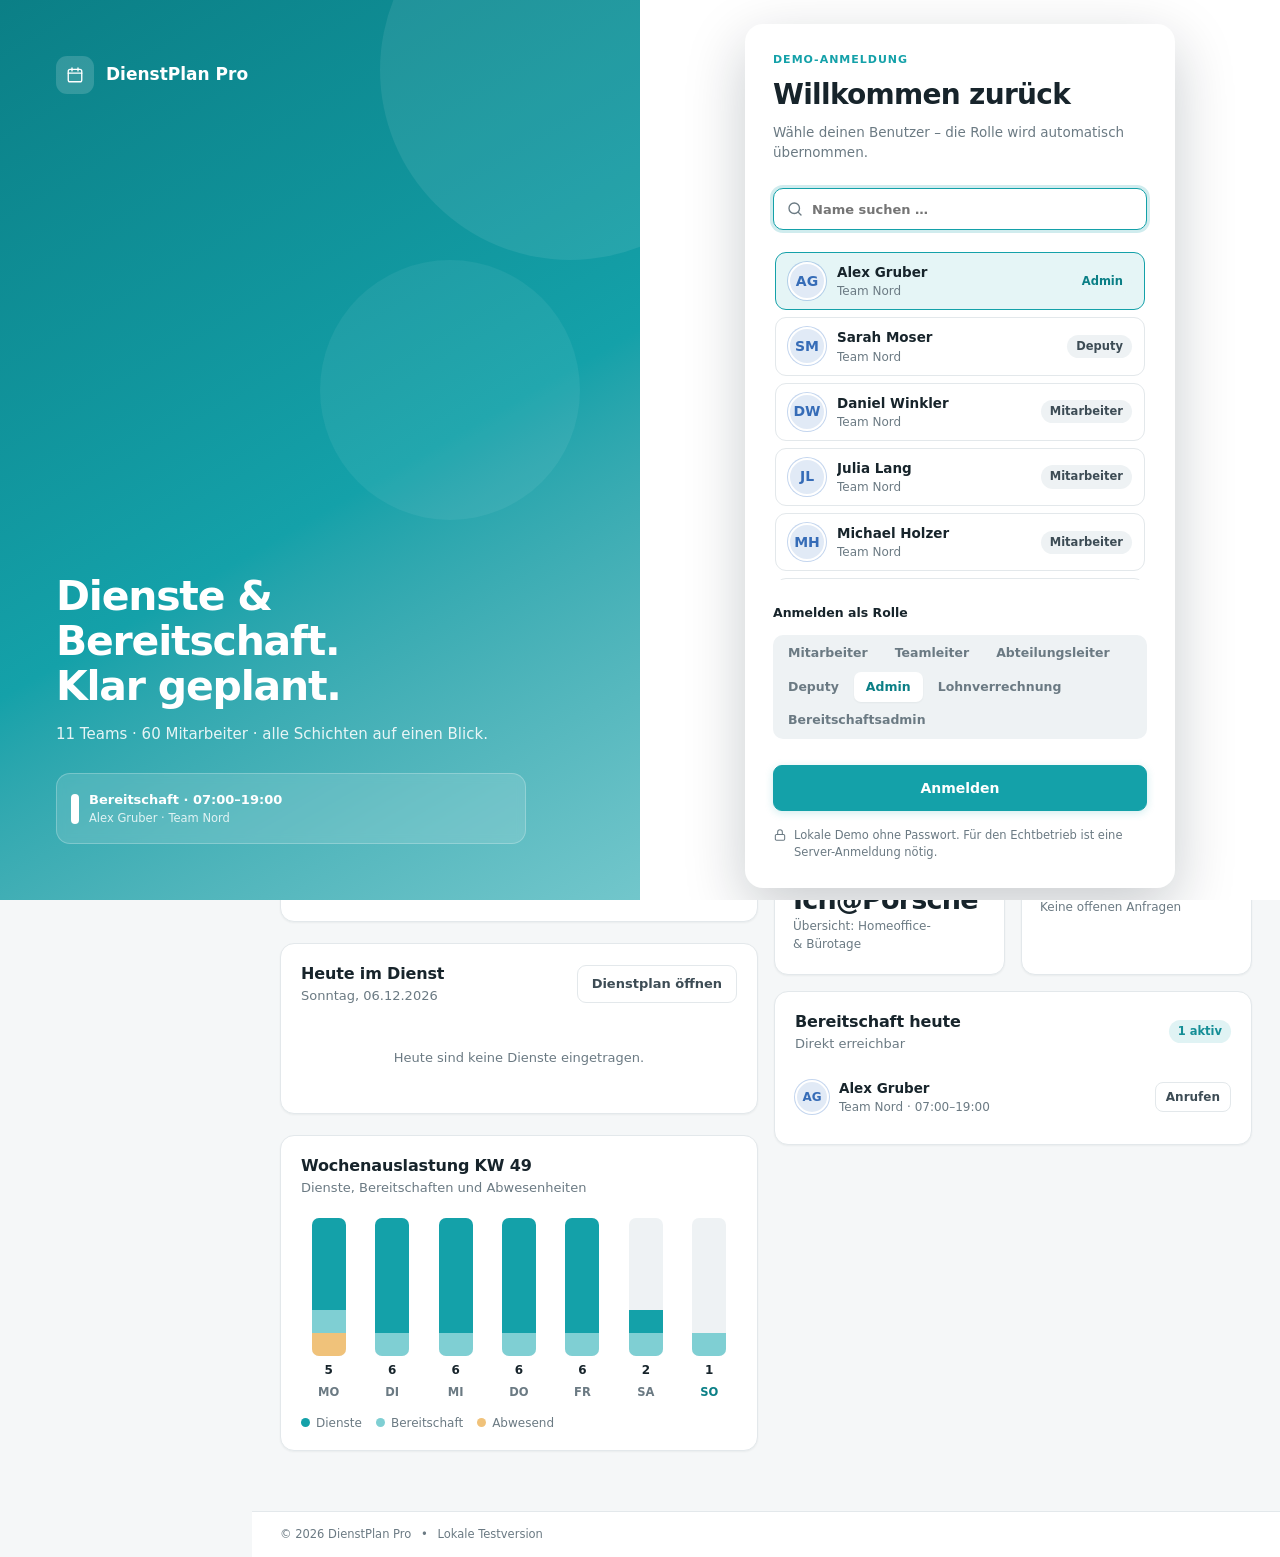
==== commit ac20b67c: "Kachel „Mein Porsche Cockpit“ als Link-Button, Link pflegbar unter Einstellungen → Links - Kachel öf" ====
--- a/DienstPlanPro/index.html
+++ b/DienstPlanPro/index.html
@@ -47,7 +47,8 @@
       <symbol id="i-upload" viewBox="0 0 24 24"><path d="M12 15V3M7 8l5-5 5 5M4 20h16"/></symbol>
       <symbol id="i-refresh" viewBox="0 0 24 24"><path d="M20 11a8 8 0 0 0-14.5-4.5L4 8M4 4v4h4M4 13a8 8 0 0 0 14.5 4.5L20 16M20 20v-4h-4"/></symbol>
       <symbol id="i-undo" viewBox="0 0 24 24"><path d="M9 14 4 9l5-5"/><path d="M4 9h10a6 6 0 0 1 0 12h-3"/></symbol>
-      <symbol id="i-menu" viewBox="0 0 24 24"><path d="M4 6h16M4 12h16M4 18h16"/></symbol>
+      <symbol id="i-external" viewBox="0 0 24 24"><path d="M14 4h6v6"/><path d="M20 4l-9 9"/><path d="M18 14v5a1 1 0 0 1-1 1H5a1 1 0 0 1-1-1V7a1 1 0 0 1 1-1h5"/></symbol>
+    <symbol id="i-menu" viewBox="0 0 24 24"><path d="M4 6h16M4 12h16M4 18h16"/></symbol>
     </defs>
   </svg>
   <div class="app-shell">
--- a/DienstPlanPro/styles.css
+++ b/DienstPlanPro/styles.css
@@ -1694,3 +1694,18 @@
 .dept-modal .ta-mark .ic{width:20px;height:20px}
 .dept-modal .wp-label .pill{margin-left:6px;font-weight:650}
 @media (max-width:560px){.dept-lead{order:3;width:100%;border-radius:10px}.dept-head .btn{order:2}.dept-hint{flex-wrap:wrap}}
+
+/* Link-Kachel „Mein Porsche Cockpit“ & Admin-Übersicht „Links & Weiterleitungen“ */
+.stat-icon.cockpit{background:var(--accent-soft);color:var(--accent-color)}
+.dash-w[data-widget="kHours"]{cursor:pointer}
+.link-admin{}
+.link-admin h2{display:flex;align-items:center;gap:8px}.link-admin h2 .ic{width:18px;height:18px;color:var(--accent-color)}
+.link-row{display:flex;align-items:center;gap:14px;flex-wrap:wrap;padding:14px;border:1px solid var(--line);border-radius:12px;background:var(--surface);margin-top:12px}
+.link-ic{width:40px;height:40px;flex:none;border-radius:11px;display:grid;place-items:center;background:var(--accent-soft);color:var(--accent-color)}
+.link-ic .ic{width:18px;height:18px}
+.link-txt{flex:1 1 260px;min-width:0;display:flex;flex-direction:column;gap:3px}
+.link-txt b{font-size:14px}.link-txt small{font-size:12px;color:var(--muted)}
+.link-url{font-size:13px;font-weight:600;color:var(--accent-dark);word-break:break-all;text-decoration:none}.link-url:hover{text-decoration:underline}
+.link-txt .pill{align-self:flex-start}
+.link-row .btn-row{flex:none;display:flex;gap:8px}
+@media(max-width:700px){.link-row .btn-row{width:100%}.link-row .btn-row .btn{flex:1;justify-content:center}}
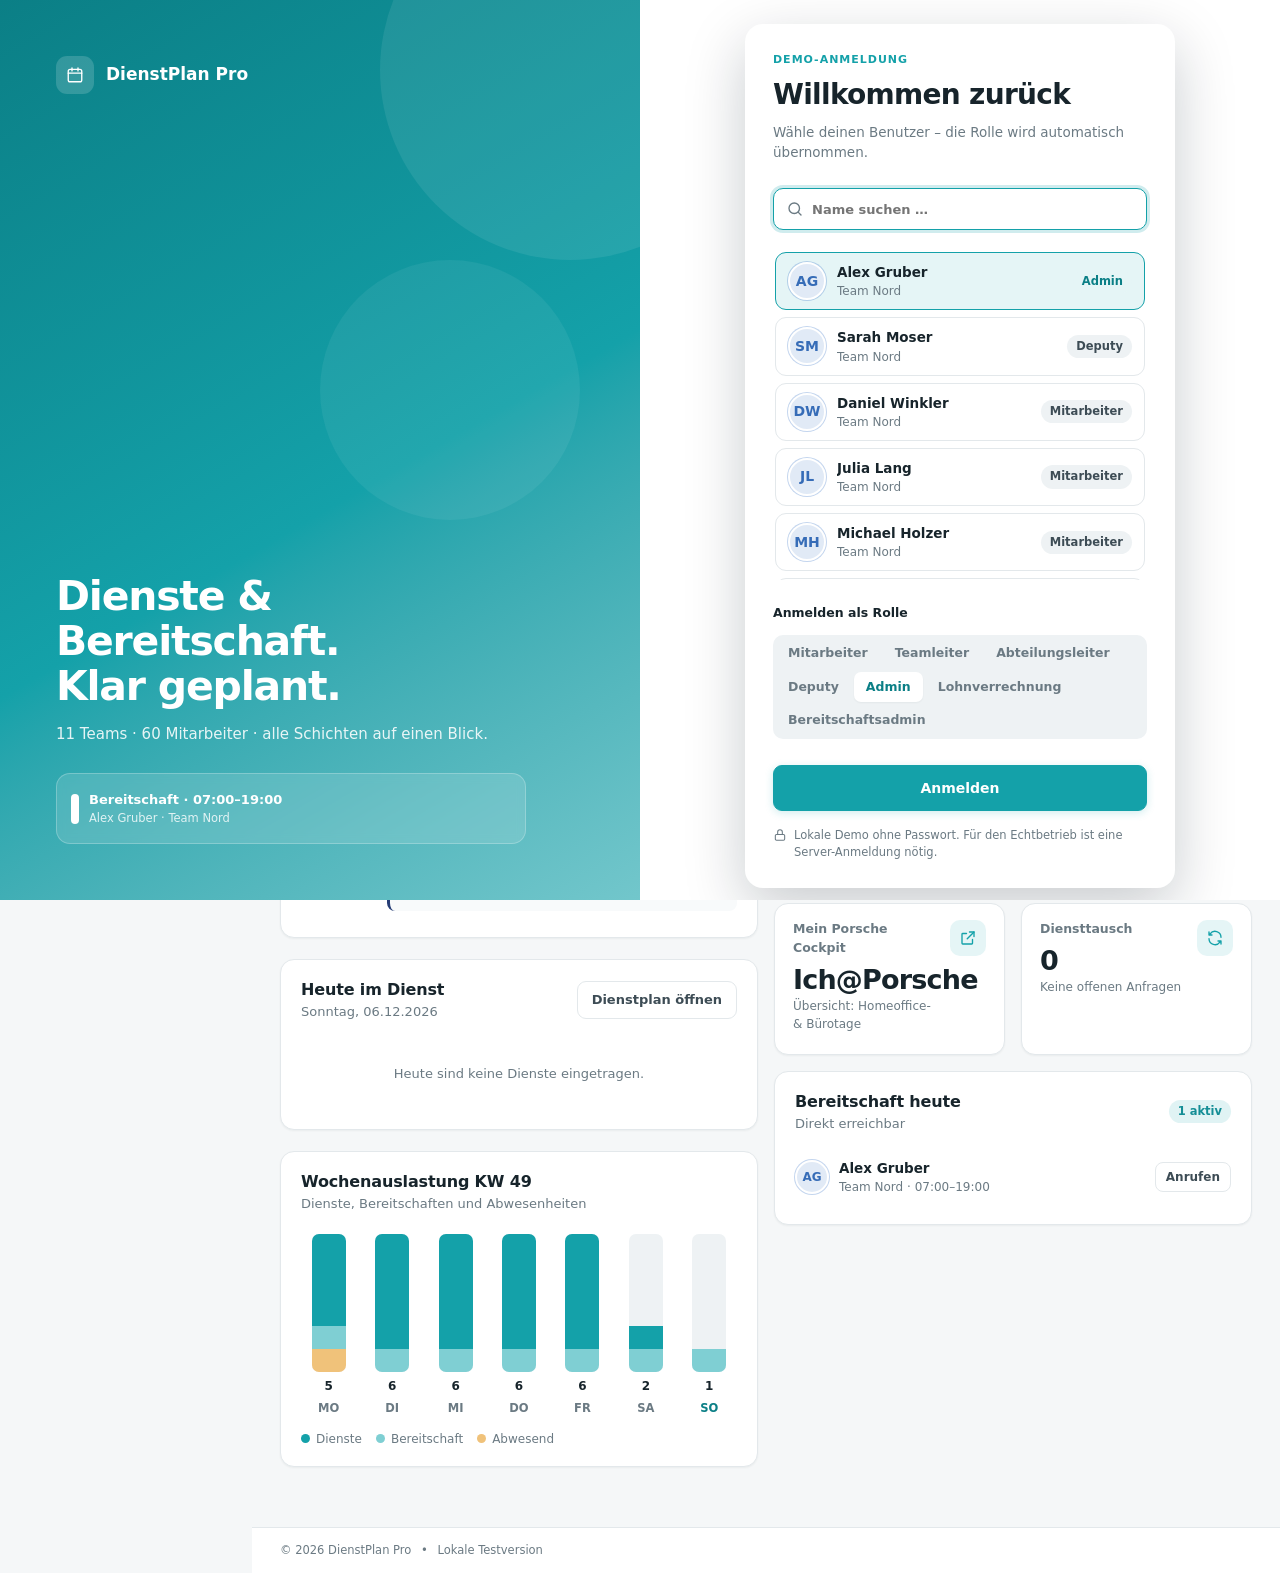
==== commit 824aea40: "Kontakte: Kacheln, Favoriten, Pop-up, Teams-Buttons, Rollen-Sichtbarkeit - Titel nur noch „Kontakte“" ====
--- a/DienstPlanPro/index.html
+++ b/DienstPlanPro/index.html
@@ -36,6 +36,7 @@
       <symbol id="i-trash" viewBox="0 0 24 24"><path d="M4 7h16M9 7V4h6v3M6 7l1 13h10l1-13"/></symbol>
       <symbol id="i-copy" viewBox="0 0 24 24"><rect x="8" y="8" width="12" height="12" rx="2"/><path d="M4 16V6a2 2 0 0 1 2-2h10"/></symbol>
       <symbol id="i-home" viewBox="0 0 24 24"><path d="M3 11 12 4l9 7M5 10v10h14V10"/></symbol>
+      <symbol id="i-travel" viewBox="0 0 24 24"><path d="M9.93,21.13l-2.48-4.6l-4.6-2.47L4.63,12.3l3.63,0.63l2.55-2.55L2.88,7l2.1-2.15l9.63,1.7l3.1-3.1q0.58-0.57 1.43-0.57q0.85,0 1.43,0.57t0.57,1.41T20.55,6.27L17.43,9.4l1.7,9.6L17,21.13L13.6,13.2l-2.55,2.55l0.65,3.6L9.93,21.13Z"/></symbol>
       <symbol id="i-plane" viewBox="0 0 24 24"><path d="M10 14 3 11l1-2 8 1 4-5c1-1 3-1 3 0s0 2-1 3l-5 4 1 8-2 1-3-7z"/></symbol>
       <symbol id="i-alert" viewBox="0 0 24 24"><path d="M12 3 2 20h20z"/><path d="M12 10v4M12 17h0"/></symbol>
       <symbol id="i-check" viewBox="0 0 24 24"><path d="m5 12 5 5 9-10"/></symbol>
@@ -47,7 +48,7 @@
       <symbol id="i-upload" viewBox="0 0 24 24"><path d="M12 15V3M7 8l5-5 5 5M4 20h16"/></symbol>
       <symbol id="i-refresh" viewBox="0 0 24 24"><path d="M20 11a8 8 0 0 0-14.5-4.5L4 8M4 4v4h4M4 13a8 8 0 0 0 14.5 4.5L20 16M20 20v-4h-4"/></symbol>
       <symbol id="i-undo" viewBox="0 0 24 24"><path d="M9 14 4 9l5-5"/><path d="M4 9h10a6 6 0 0 1 0 12h-3"/></symbol>
-      <symbol id="i-external" viewBox="0 0 24 24"><path d="M14 4h6v6"/><path d="M20 4l-9 9"/><path d="M18 14v5a1 1 0 0 1-1 1H5a1 1 0 0 1-1-1V7a1 1 0 0 1 1-1h5"/></symbol>
+      <symbol id="i-chat" viewBox="0 0 24 24"><path d="M20 12a8 8 0 0 1-11.6 7.1L4 20l1-4.1A8 8 0 1 1 20 12z"/><path d="M9 11h6M9 14h4"/></symbol><symbol id="i-star" viewBox="0 0 24 24"><path d="M12 3.5l2.6 5.3 5.9.9-4.3 4.1 1 5.8L12 16.9l-5.2 2.7 1-5.8-4.3-4.1 5.9-.9z"/></symbol><symbol id="i-external" viewBox="0 0 24 24"><path d="M14 4h6v6"/><path d="M20 4l-9 9"/><path d="M18 14v5a1 1 0 0 1-1 1H5a1 1 0 0 1-1-1V7a1 1 0 0 1 1-1h5"/></symbol>
     <symbol id="i-menu" viewBox="0 0 24 24"><path d="M4 6h16M4 12h16M4 18h16"/></symbol>
     </defs>
   </svg>
--- a/DienstPlanPro/styles.css
+++ b/DienstPlanPro/styles.css
@@ -1709,3 +1709,211 @@
 .link-txt .pill{align-self:flex-start}
 .link-row .btn-row{flex:none;display:flex;gap:8px}
 @media(max-width:700px){.link-row .btn-row{width:100%}.link-row .btn-row .btn{flex:1;justify-content:center}}
+/* ===== Diensttausch: Mini-Kalender ===== */
+.scal{border:1px solid var(--line);border-radius:14px;padding:12px 12px 10px;background:var(--surface)}
+.scal-head{display:flex;align-items:center;justify-content:space-between;margin-bottom:8px}
+.scal-head b{font-size:14.5px;text-transform:capitalize}
+.scal-head .icon-btn{width:32px;height:32px}
+.scal-head .icon-btn:disabled{opacity:.3;cursor:default}
+.scal-head .icon-btn:not(.scal-next) .ic{transform:none}
+.scal-next .ic{transform:rotate(180deg)}
+.scal-grid{display:grid;grid-template-columns:repeat(7,1fr);gap:4px}
+.scal-wd{font-size:10.5px;font-weight:750;letter-spacing:.05em;text-transform:uppercase;color:var(--muted);text-align:center;padding:2px 0 4px}
+.scal-day{position:relative;height:46px;border:1px solid transparent;border-radius:10px;background:transparent;font:inherit;color:var(--muted);display:flex;flex-direction:column;align-items:center;justify-content:center;gap:2px;padding:0;cursor:default;transition:background .12s,border-color .12s,transform .12s}
+.scal-day:disabled{opacity:.45}
+.scal-n{font-size:13.5px;font-weight:600;line-height:1}
+.scal-day.has{color:var(--ink);background:var(--surface-2);border-color:var(--line);cursor:pointer;opacity:1}
+.scal-day.has:hover{border-color:var(--accent-color);transform:translateY(-1px)}
+.scal-day.today .scal-n{color:var(--accent-color);font-weight:800}
+.scal-day.today::after{content:"";position:absolute;bottom:4px;width:14px;height:2px;border-radius:2px;background:var(--accent-color)}
+.scal-shift{display:inline-grid;place-items:center;min-width:16px;height:14px;padding:0 3px;border-radius:4px;font-size:9.5px;font-weight:800;font-style:normal;color:#fff;background:var(--c,var(--accent-color));line-height:1}
+.scal-them{position:absolute;top:5px;right:5px;width:6px;height:6px;border-radius:50%;background:var(--amber)}
+.scal-day.on{background:var(--accent-color);border-color:var(--accent-color);color:#fff;box-shadow:0 6px 14px -8px var(--accent-color)}
+.scal-day.on .scal-n{color:#fff}
+.scal-day.on .scal-shift{background:rgba(255,255,255,.28)}
+.scal-day.on.today::after{background:#fff}
+.scal-day.busy{text-decoration:line-through}
+.scal-day:focus-visible{outline:2px solid var(--accent-color);outline-offset:2px}
+.scal-legend{display:flex;flex-wrap:wrap;gap:12px;margin-top:10px;padding-top:9px;border-top:1px solid var(--line);font-size:11.5px;color:var(--muted)}
+.scal-legend span{display:inline-flex;align-items:center;gap:5px}
+.scal-legend .lg{position:static}
+.scal-legend .scal-shift.lg{background:var(--accent-color)}
+.scal-sel.lg{display:inline-block;width:12px;height:12px;border-radius:4px;background:var(--accent-color)}
+.swap-day-date{display:inline-flex;align-items:center;gap:7px;flex:1;font-size:13.5px}
+.swap-day-date .ic{width:15px;height:15px;color:var(--accent-color)}
+.swap-dates:empty{display:none}
+.swap-dates{margin-top:10px}
+@media (max-width:560px){.scal{padding:10px 8px}.scal-grid{gap:3px}.scal-day{height:42px;border-radius:8px}.scal-legend{gap:8px}}
+.scal-day.today::after{display:none}
+.scal-day.today{box-shadow:inset 0 0 0 1.5px var(--accent-color)}
+.scal-day.on.today{box-shadow:inset 0 0 0 2px rgba(255,255,255,.75),0 6px 14px -8px var(--accent-color)}
+
+/* ===== Diensttausch kompakt: Kalender links, Auswahl rechts ===== */
+.app-dialog .modal.swap-modal{width:min(780px,100%)}
+.swap-modal .swap-req{gap:12px;margin-top:8px}
+.swap-cols{display:grid;grid-template-columns:minmax(0,1.05fr) minmax(0,1fr);gap:14px;align-items:start}
+.swap-cols>.wp-field{min-width:0}
+.scal{padding:8px 8px 6px;border-radius:12px}
+.scal-head{margin-bottom:2px}
+.scal-head b{font-size:13.5px}
+.scal-head .icon-btn{width:28px;height:28px}
+.scal-grid{gap:3px}
+.scal-wd{font-size:10px;padding:0 0 2px}
+.scal-day{height:34px;border-radius:8px;gap:1px}
+.scal-n{font-size:12.5px}
+.scal-shift{min-width:13px;height:11px;font-size:8.5px;padding:0 2px;border-radius:3px}
+.scal-them{top:3px;right:3px;width:5px;height:5px}
+.scal-legend{gap:8px;margin-top:6px;padding-top:6px;font-size:10.5px}
+.swap-right{display:flex;flex-direction:column;gap:8px}
+.swap-right .swap-dates{margin:0;display:flex;flex-direction:column;gap:6px;max-height:212px;overflow-y:auto}
+.swap-right .swap-dates:empty{display:none}
+.swap-day{padding:7px 10px;border-radius:10px;gap:4px;border-width:1px}
+.swap-day.is-busy{border-color:var(--amber)}
+.swap-day-top{gap:6px}
+.swap-day-date b{font-size:12.5px;color:var(--ink)}
+.swap-x{border:0;background:transparent;color:var(--muted);font-size:17px;line-height:1;width:22px;height:22px;border-radius:6px;cursor:pointer;margin-left:auto}
+.swap-x:hover{background:var(--surface-3);color:var(--ink)}
+.swap-day-line{display:grid;grid-template-columns:1fr auto 1fr;align-items:center;gap:6px;font-size:12px}
+.swap-day-line b{font-weight:650;color:var(--ink)}
+.swap-day-line small{color:var(--muted)}
+.swap-day-line em{font-style:normal;color:var(--muted)}
+.swap-take{text-align:right}
+.swap-arrow.sm{width:22px;height:22px}
+.swap-arrow.sm .ic{width:12px;height:12px}
+.swap-right .wp-summary{padding:9px 11px;font-size:12.5px;gap:9px}
+.swap-right .wp-summary b{font-size:13px}
+.swap-right .wp-sum-ic{width:26px;height:26px}
+.swap-right .swap-empty{padding:14px 10px;font-size:12.5px}
+.swap-modal .swap-hint{font-size:11.5px}
+.swap-modal input[name=note]{height:38px}
+@media (max-width:700px){.swap-cols{grid-template-columns:1fr}.swap-right .swap-dates{max-height:none}}
+
+/* Personenauswahl schwebt über dem Inhalt (schiebt nichts nach unten) */
+.pp-panel{position:fixed;z-index:2000;margin:0;box-shadow:0 18px 40px -12px rgba(15,23,42,.35),0 2px 6px rgba(15,23,42,.08)}
+body.dark-mode .pp-panel{box-shadow:0 18px 40px -12px rgba(0,0,0,.7),0 2px 6px rgba(0,0,0,.4)}
+.swap-sum-wide{padding:10px 14px;font-size:12.5px;gap:10px;align-items:center}
+.swap-sum-wide b{font-size:13.5px}
+.swap-sum-wide small{margin-top:1px}
+.swap-sum-wide .wp-sum-ic{width:28px;height:28px}
+.swap-right .swap-dates{max-height:262px}
+/* gefüllte Symbole (z. B. Abwesenheit/Reise) – gleiche Farbe wie der Text, optisch gleich groß wie die Linien-Symbole */
+.ic.ic-fill{fill:currentColor;stroke:none;width:18px;height:18px}
+
+/* Kachel „Büro & Homeoffice“ – aufgeräumtes Layout */
+.stat-card.wp-card{display:flex;flex-direction:column;align-items:stretch;gap:14px;padding:18px 20px}
+.stat-card.wp-card>.wp-head{display:flex;align-items:center;justify-content:space-between;gap:10px;min-width:0}
+.stat-card.wp-card>.wp-head .stat-label{margin:0}
+.wp-month{display:inline-flex;align-items:center;gap:6px;font-size:12px;font-weight:650;color:var(--muted);background:var(--surface-2);border:1px solid var(--line);border-radius:20px;padding:4px 10px;white-space:nowrap}
+.wp-month .ic{width:13px;height:13px}
+.wp-grid{display:grid;grid-template-columns:1fr 1fr;gap:12px}
+.wp-box{display:flex;align-items:center;gap:12px;padding:12px 14px;border-radius:12px;background:var(--surface-2);border:1px solid var(--line-2);min-width:0}
+.wp-ic{width:38px;height:38px;flex:none;border-radius:11px;display:grid;place-items:center}
+.wp-ic .ic{width:18px;height:18px}
+.wp-box.office .wp-ic{background:color-mix(in srgb,#3979bd 14%,transparent);color:#3979bd}
+.wp-box.home .wp-ic{background:var(--accent-soft);color:var(--accent-color)}
+.wp-num{display:flex;flex-direction:column;min-width:0;line-height:1.1}
+.wp-num b{font-size:26px;font-weight:750;letter-spacing:-.6px;color:var(--ink)}
+.wp-num small{font-size:12px;font-weight:600;color:var(--muted);margin-top:3px;white-space:nowrap;overflow:hidden;text-overflow:ellipsis}
+.wp-bar{height:8px;border-radius:8px;background:var(--accent-color);overflow:hidden;display:flex}
+.wp-bar i{display:block;height:100%;background:#3979bd;border-right:2px solid var(--surface)}
+.wp-legend{display:flex;justify-content:space-between;gap:10px;font-size:12px;font-weight:600;color:var(--muted);margin-top:-6px}
+.wp-legend span{display:inline-flex;align-items:center;gap:6px}
+.wp-legend i{width:8px;height:8px;border-radius:50%}.wp-legend i.o{background:#3979bd}.wp-legend i.h{background:var(--accent-color)}
+.wp-empty{font-size:12px;color:var(--muted);padding:2px 2px 0}
+body.dark-mode .wp-box.office .wp-ic{color:#7fb2ea}
+@media(max-width:420px){.stat-card.wp-card{padding:14px}.wp-grid{gap:8px}.wp-box{padding:10px;gap:9px}.wp-ic{width:32px;height:32px;border-radius:9px}.wp-num b{font-size:22px}.wp-num small{font-size:11px;white-space:normal}}
+@media(max-width:340px){.wp-grid{grid-template-columns:1fr}}
+.stat-card.wp-card>.wp-head{background:none!important;border:0!important;padding:0!important;margin:0!important;box-shadow:none!important;border-radius:0!important}
+@media(max-width:360px){.wp-month .ic{display:none}.wp-month{padding:3px 8px}}
+/* ===== Dienstplan mobil: Aktionen-Button + Bottom-Sheet ===== */
+.dp-actions{display:contents}
+.dp-actions-toggle{display:none}
+@media (max-width:700px){
+ .dp-actions{display:none}
+ .dp-actions-toggle{display:inline-flex;width:100%;justify-content:center;gap:8px;min-height:44px;font-weight:650}
+ .dp-actions-toggle .dp-act-caret{width:14px;height:14px;opacity:.7}
+}
+.dp-sheet-layer{align-items:flex-end;justify-content:center;padding:0;background:rgba(15,23,42,0);transition:background .18s}
+.dp-sheet-layer.show{background:rgba(15,23,42,.45)}
+.dp-sheet{width:100%;max-width:560px;background:var(--surface);border-radius:20px 20px 0 0;padding:6px 14px calc(14px + env(safe-area-inset-bottom));box-shadow:0 -12px 40px -12px rgba(0,0,0,.35);transform:translateY(100%);transition:transform .2s ease}
+.dp-sheet-layer.show .dp-sheet{transform:none}
+.dp-sheet-grip{width:40px;height:4px;border-radius:2px;background:var(--line);margin:4px auto 6px}
+.dp-sheet-head{display:flex;align-items:center;justify-content:space-between;padding:2px 2px 8px}
+.dp-sheet-head b{font-size:16px}
+.dp-sheet-list{display:flex;flex-direction:column;gap:4px}
+.dp-sheet-item{display:flex;align-items:center;gap:12px;width:100%;padding:11px 10px;border:0;border-radius:12px;background:transparent;color:var(--ink);font:inherit;text-align:left;cursor:pointer}
+.dp-sheet-item:hover,.dp-sheet-item:focus-visible{background:var(--surface-3);outline:0}
+.dp-sheet-ic{width:38px;height:38px;border-radius:11px;display:grid;place-items:center;background:var(--surface-2);border:1px solid var(--line);color:var(--ink-2);flex:none}
+.dp-sheet-ic .ic{width:19px;height:19px}
+.dp-sheet-txt{flex:1;min-width:0;display:flex;flex-direction:column}
+.dp-sheet-txt b{font-size:14.5px;font-weight:650}
+.dp-sheet-txt small{font-size:12px;color:var(--muted)}
+.dp-sheet-chev{width:15px;height:15px;color:var(--muted);transform:rotate(180deg)}
+.dp-sheet-item.primary .dp-sheet-ic{background:var(--accent-color);border-color:var(--accent-color);color:#fff}
+.dp-sheet-item.primary b{color:var(--accent-color)}
+@media (prefers-reduced-motion:reduce){.dp-sheet,.dp-sheet-layer{transition:none}}
+
+/* Kontakte: Favoriten & Suchergebnisse als Kacheln (4 pro Reihe) */
+.contact-fav-panel .panel-head h2{display:flex;align-items:center;gap:8px}
+.contact-fav-panel .fav-head-ic{width:18px;height:18px;fill:#f5b301;stroke:#f5b301}
+.contact-search-panel .table-toolbar{margin-bottom:4px}
+.contact-results{margin-top:12px}
+.contact-count{font-size:12px;font-weight:700;color:var(--muted);text-transform:uppercase;letter-spacing:.04em;margin:0 0 10px}
+.contact-grid{display:grid;grid-template-columns:repeat(4,minmax(0,1fr));gap:14px}
+.contact-tile{position:relative;display:flex;flex-direction:column;gap:12px;padding:16px;border:1px solid var(--line);border-radius:14px;background:var(--surface,#fff);min-width:0;transition:box-shadow .15s,border-color .15s}
+.contact-tile:hover{box-shadow:0 6px 18px rgba(16,24,40,.08)}
+.contact-tile.is-fav{border-color:color-mix(in srgb,#f5b301 45%,var(--line))}
+.contact-tile-head{display:flex;align-items:center;gap:12px;padding-right:30px;min-width:0}
+.contact-tile-head .av{flex:none}
+.contact-tile-name{display:flex;flex-direction:column;align-items:flex-start;gap:5px;min-width:0}
+.contact-tile-name b{font-size:15px;line-height:1.25;overflow:hidden;text-overflow:ellipsis;white-space:nowrap;max-width:100%}
+.contact-tile-teams,.contact-tile-links>*{display:flex;align-items:center;gap:8px;font-size:13px;min-width:0}
+.contact-tile-teams{color:var(--muted)}
+.contact-tile-teams span,.contact-tile-links span{overflow:hidden;text-overflow:ellipsis;white-space:nowrap}
+.contact-tile .ic{width:15px;height:15px;flex:none}
+.contact-tile-links{display:flex;flex-direction:column;gap:7px;padding-top:10px;border-top:1px solid var(--line)}
+.contact-none{color:var(--muted)}
+.contact-tile-actions{display:flex;gap:8px;margin-top:auto}
+.contact-tile-actions .btn{flex:1}
+.contact-fav{position:absolute;top:10px;right:10px;width:32px;height:32px;display:grid;place-items:center;border:0;border-radius:50%;background:transparent;color:var(--muted);cursor:pointer}
+.contact-fav:hover{background:var(--surface-3)}
+.contact-fav .ic{width:19px;height:19px;fill:none;stroke:currentColor}
+.contact-fav.on{color:#f5b301}
+.contact-fav.on .ic{fill:#f5b301;stroke:#f5b301}
+.contact-empty{display:flex;align-items:center;justify-content:center;gap:10px;padding:28px 16px;color:var(--muted);font-size:14px;text-align:center;border:1px dashed var(--line);border-radius:12px}
+.contact-empty .ic{width:18px;height:18px;flex:none}
+@media (max-width:1180px){.contact-grid{grid-template-columns:repeat(3,minmax(0,1fr))}}
+@media (max-width:860px){.contact-grid{grid-template-columns:repeat(2,minmax(0,1fr))}}
+@media (max-width:520px){.contact-grid{grid-template-columns:1fr}}
+/* Kontakte: unter 4 Kacheln pro Reihe nur Name, Rolle & Team – Details im Pop-up */
+@media (max-width:1180px){
+  .contact-grid{align-items:start}
+  .contact-grid .contact-tile{cursor:pointer;gap:10px}
+  .contact-grid .contact-tile .contact-tile-links,.contact-grid .contact-tile .contact-tile-actions{display:none}
+  .contact-grid .contact-tile:hover{border-color:var(--accent-color)}
+  .contact-grid .contact-tile:focus-visible{outline:2px solid var(--accent-color);outline-offset:2px}
+}
+.contact-detail-modal{width:min(420px,100%)}
+.contact-detail-modal .panel-head{margin-bottom:12px}
+.contact-tile-full{border:0;padding:0;box-shadow:none!important;background:transparent}
+.contact-tile-full .contact-tile-name b{white-space:normal}
+.contact-tile-full .contact-tile-links span{white-space:normal;overflow-wrap:anywhere}
+.contact-tile-full .contact-fav{top:0;right:0}
+/* Teams-Buttons unter der E-Mail */
+.contact-teams::before{content:'Microsoft Teams';grid-column:1/-1;font-size:11px;font-weight:700;letter-spacing:.04em;text-transform:uppercase;color:var(--muted)}
+.contact-tile-links .contact-teams{display:grid;grid-template-columns:1fr 1fr;gap:8px;margin-top:2px}
+.contact-teams .teams-btn{padding-left:8px;padding-right:8px;display:inline-flex;align-items:center;justify-content:center;gap:6px;text-decoration:none;color:#4b53bc;border-color:color-mix(in srgb,#4b53bc 35%,var(--line));background:color-mix(in srgb,#4b53bc 7%,var(--surface));min-width:0}
+.contact-teams .teams-btn:hover{background:color-mix(in srgb,#4b53bc 14%,var(--surface))}
+.contact-teams .teams-btn span{white-space:nowrap;overflow:hidden;text-overflow:ellipsis}
+.contact-teams .teams-btn .ic{width:14px;height:14px}
+/* Kontakte: Suche oben, Favoriten, darunter Suchergebnisse */
+.contact-search-panel{padding-top:14px;padding-bottom:14px}
+.contact-search-panel .table-toolbar{margin:0}
+.contact-results-panel .panel-head{display:flex;align-items:center;justify-content:space-between;gap:10px}
+.contact-results-panel .panel-head h2{display:flex;align-items:center;gap:8px}
+.contact-results-panel .res-head-ic{width:17px;height:17px}
+.contact-results-panel .contact-count{margin:0}
+.contact-results{margin-top:0}
+.contact-results-panel[hidden]{display:none!important}
+.contact-hint{font-style:normal;color:var(--muted);font-size:12px}
+.contact-teams .teams-btn.is-off{opacity:.45;cursor:not-allowed;pointer-events:none}
